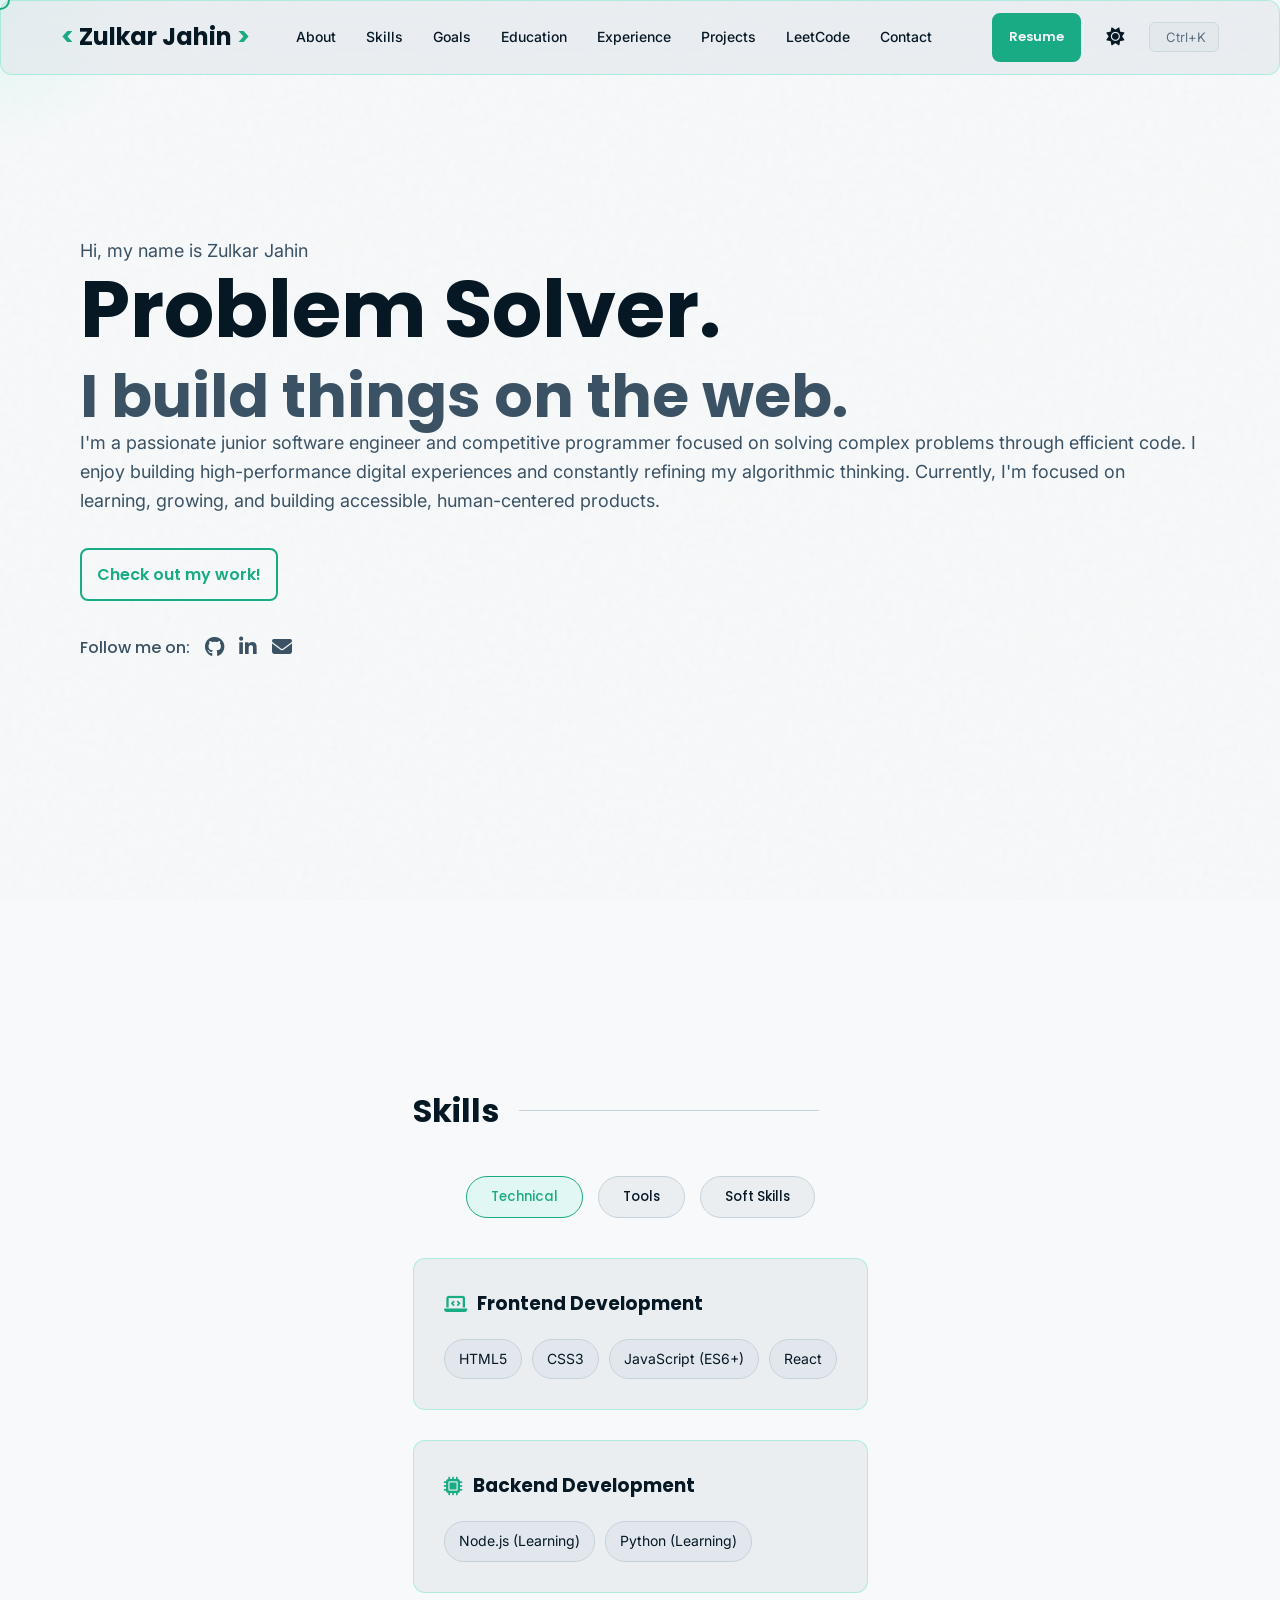
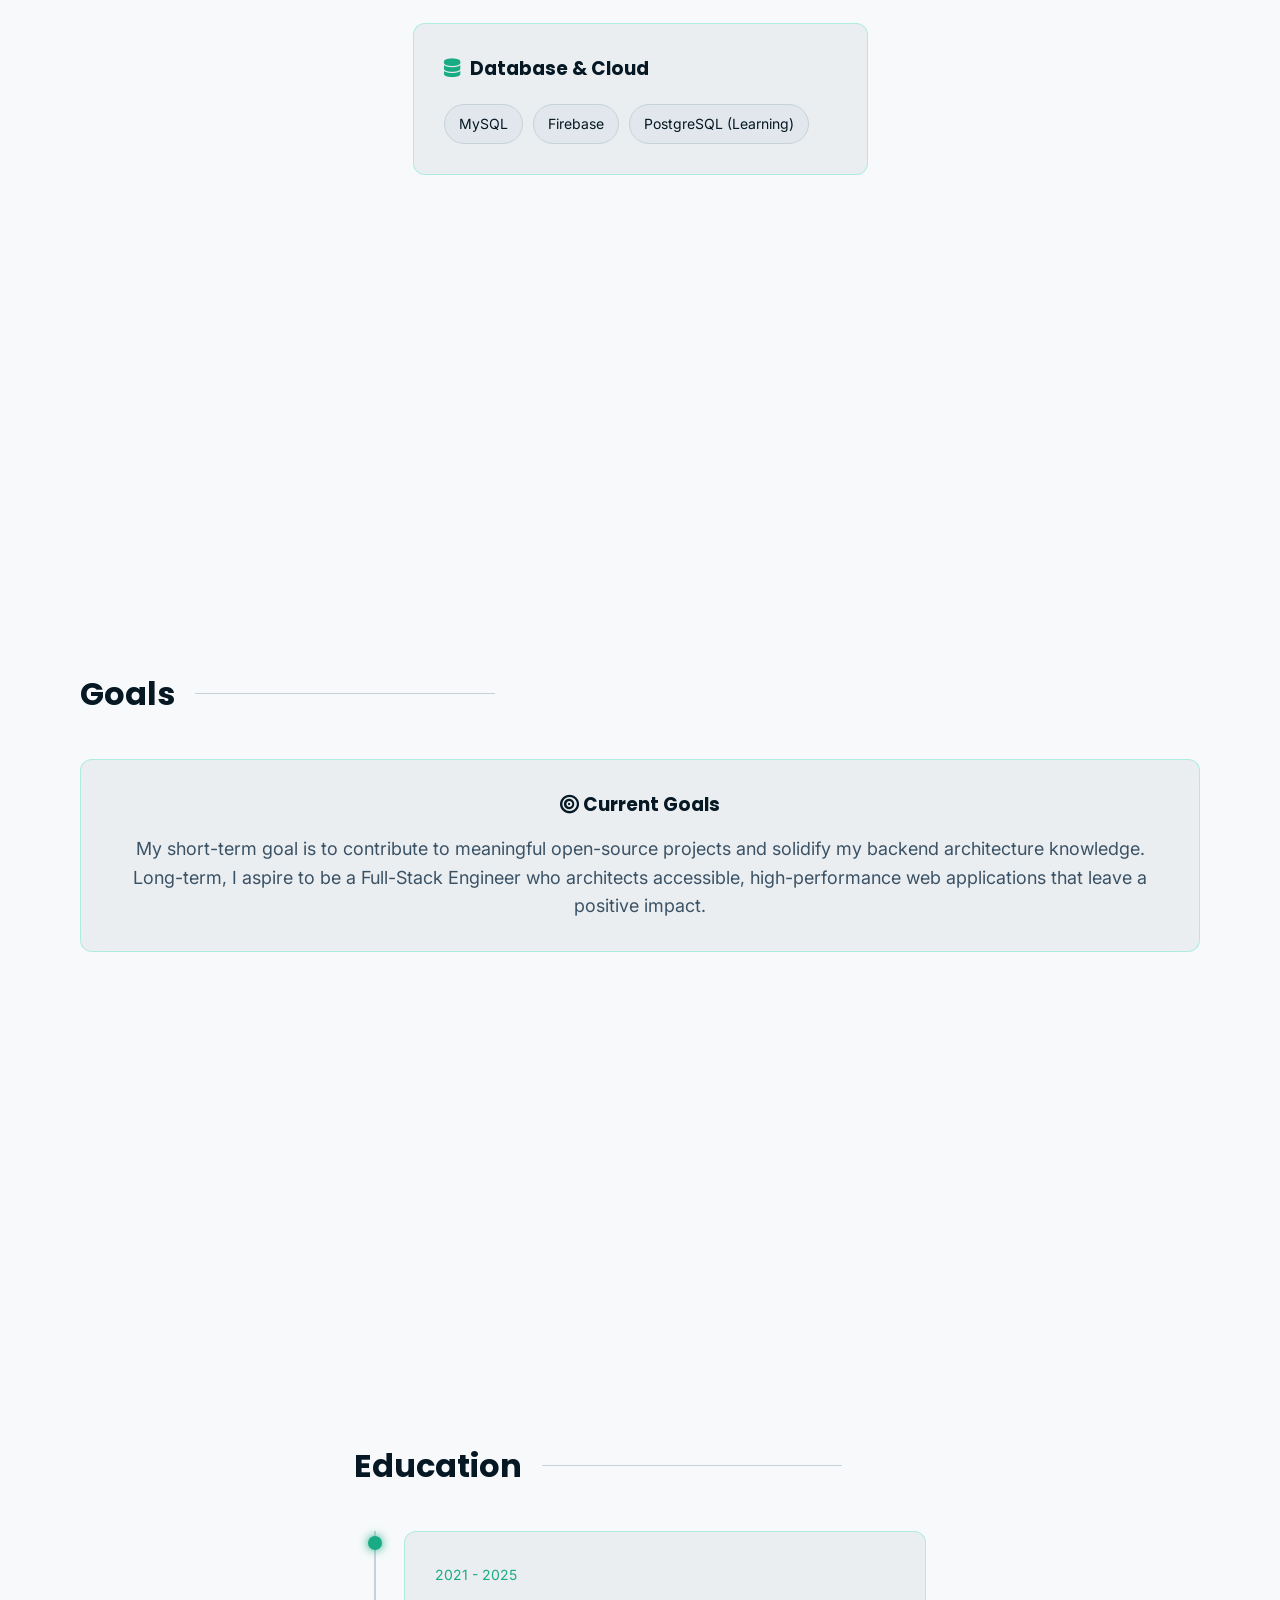
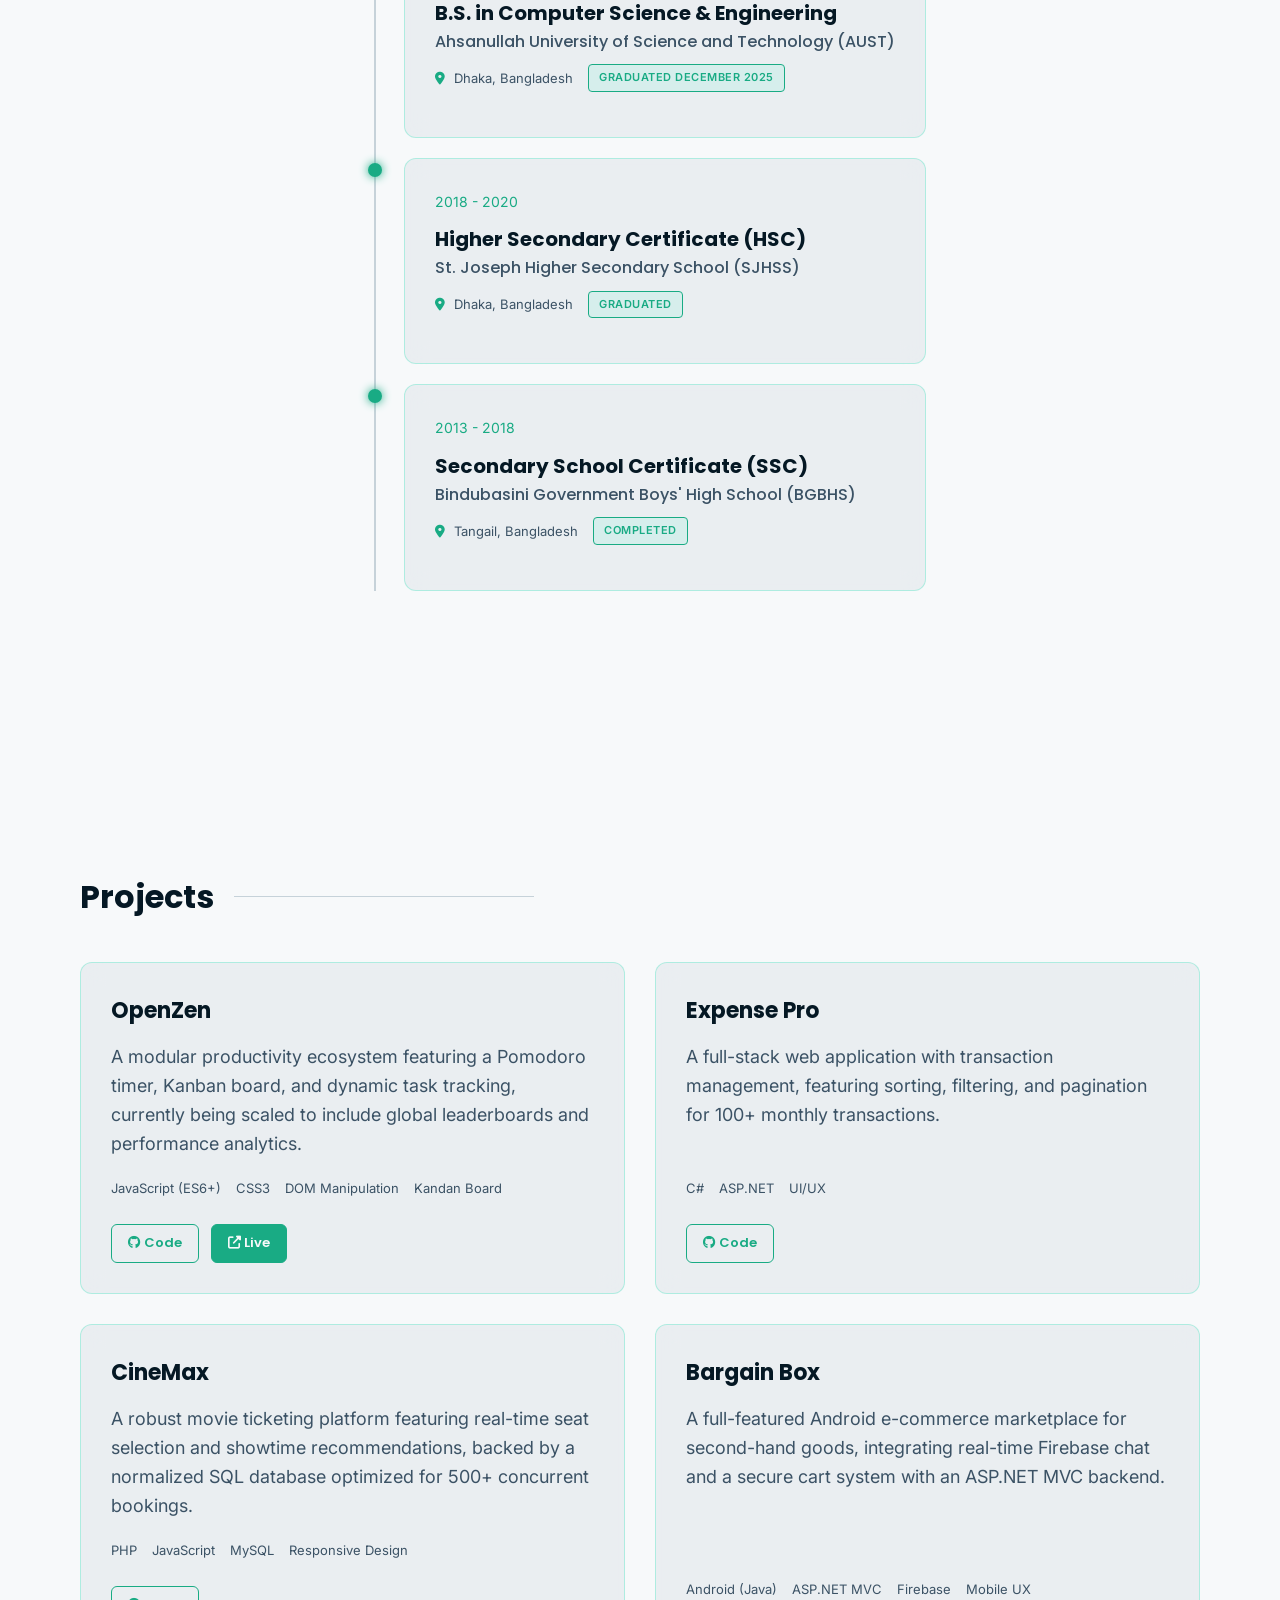
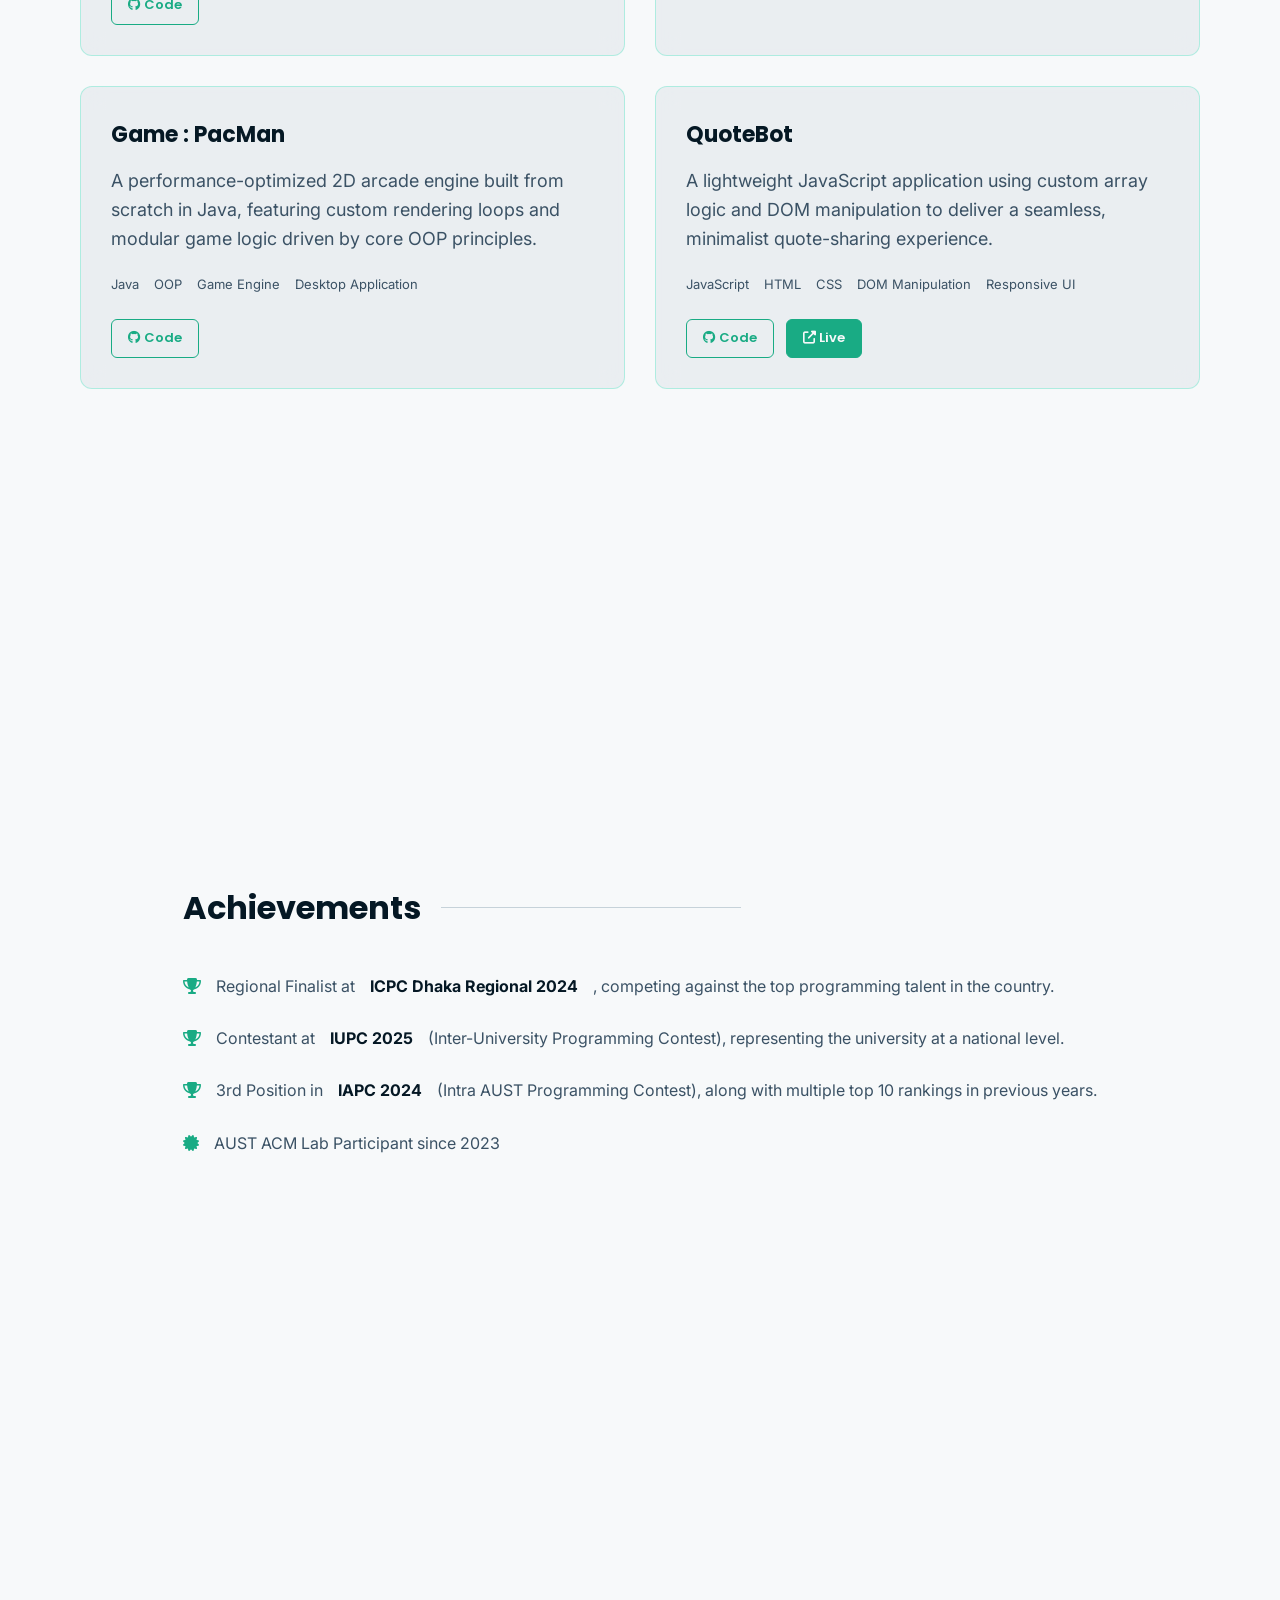
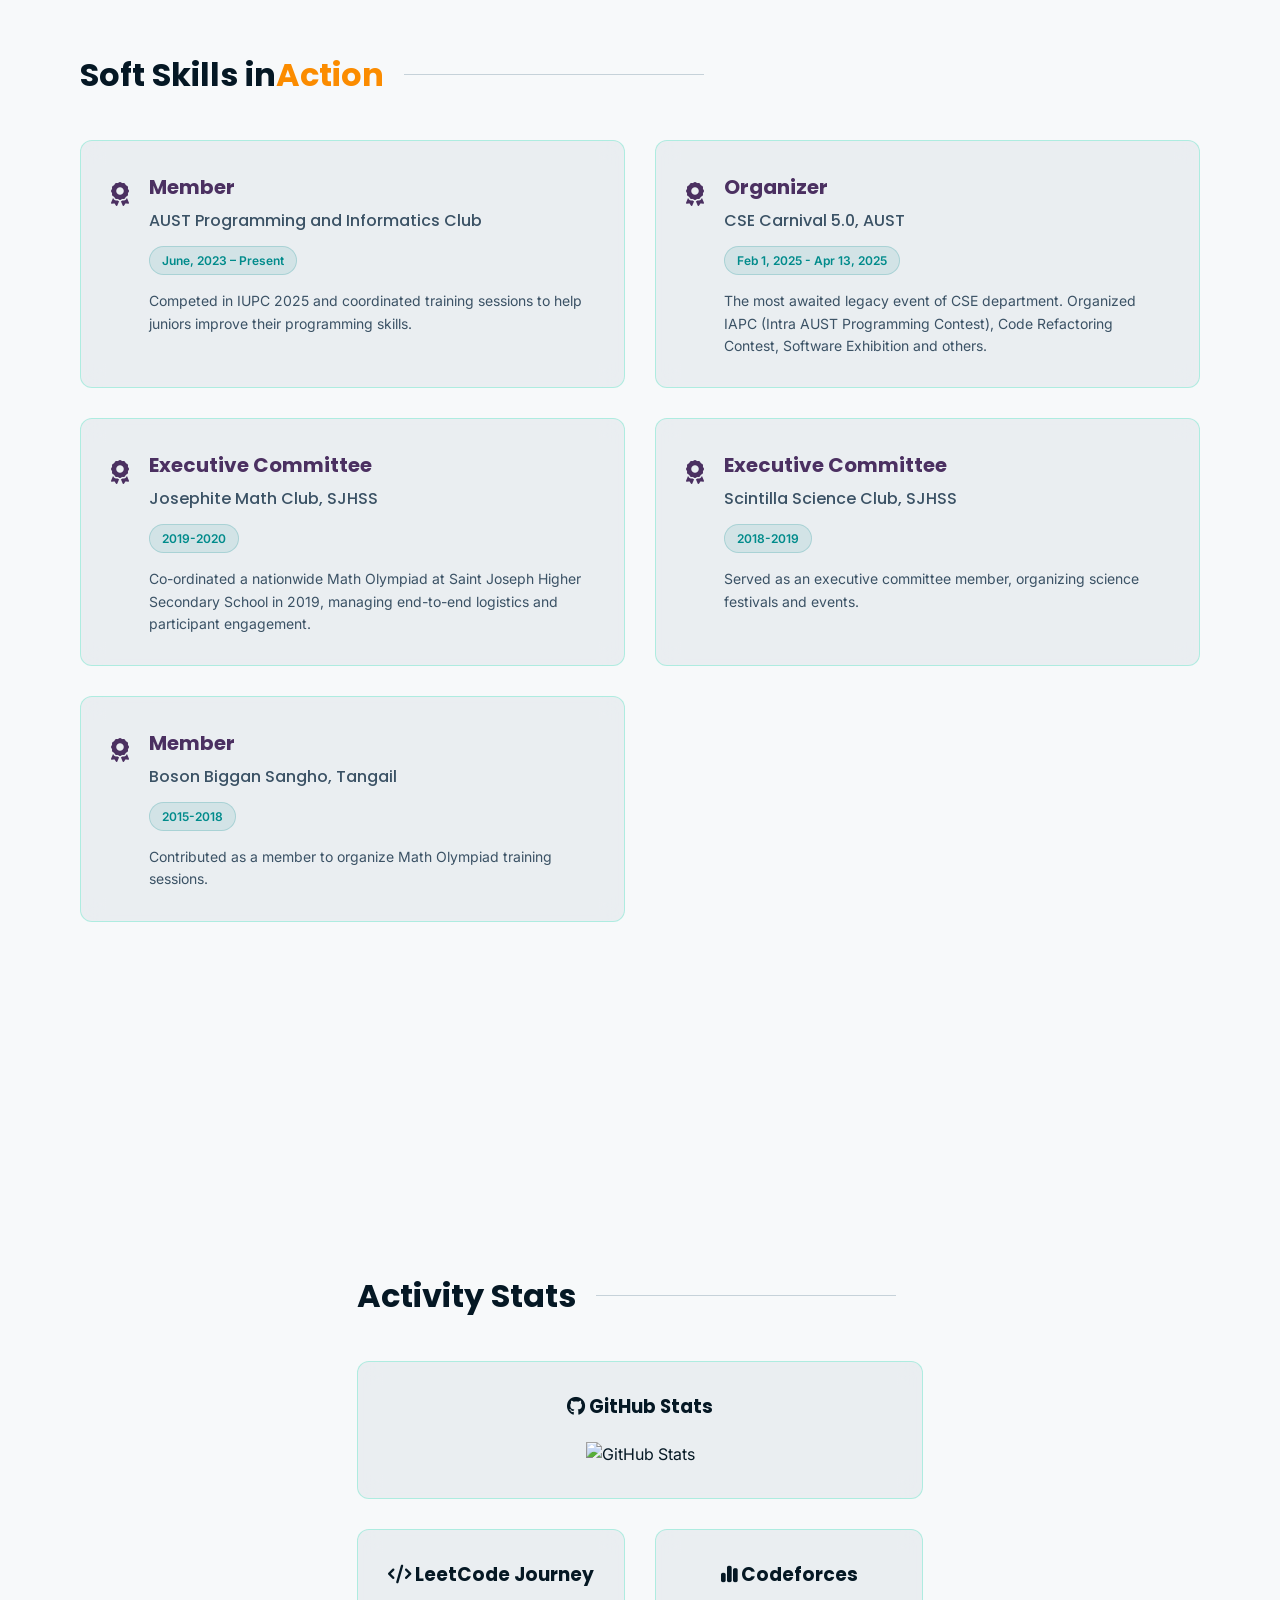
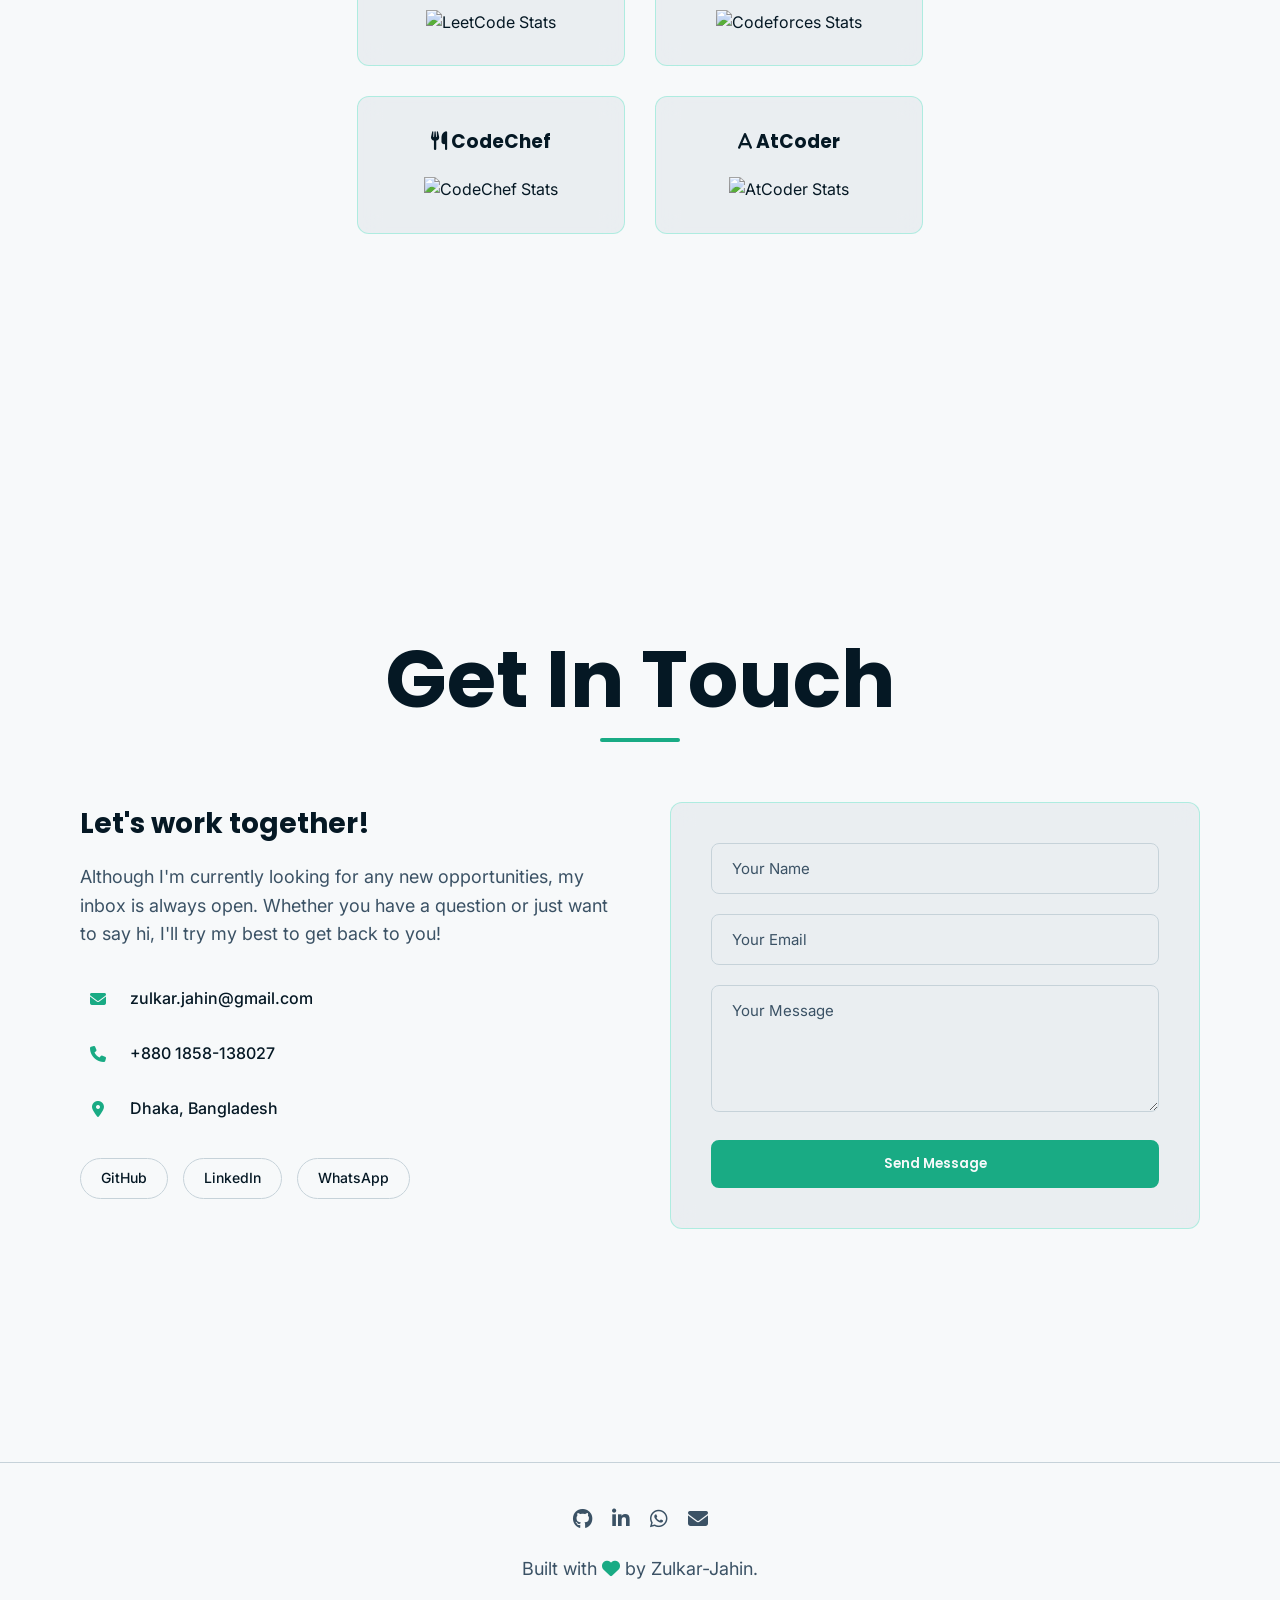
==== index.html @ 5fe738d0 "feat: added projects repo and live" ====
<!DOCTYPE html>
<html lang="en">

<head>
    <meta charset="UTF-8">
    <meta name="viewport" content="width=device-width, initial-scale=1.0">
    <title>Zulkar Jahin | Promblem Solver & Full Stack Developer</title>

    <!-- Fonts -->
    <link rel="preconnect" href="https://fonts.googleapis.com">
    <link rel="preconnect" href="https://fonts.gstatic.com" crossorigin>
    <link
        href="https://fonts.googleapis.com/css2?family=Inter:wght@300;400;500;600&family=Poppins:wght@500;600;700&display=swap"
        rel="stylesheet">

    <!-- Icons -->
    <link rel="stylesheet" href="https://cdnjs.cloudflare.com/ajax/libs/font-awesome/6.4.0/css/all.min.css">

    <!-- Styles -->
    <link rel="stylesheet" href="css/style.css">
</head>

<body class="dark-theme">
    <!-- Custom Cursor -->
    <div class="cursor-glow"></div>
    <div class="cursor"></div>

    <!-- Animated Background Noise Filter -->
    <div class="bg-noise"></div>

    <!-- Navigation -->
    <nav class="navbar glass-panel">
        <div class="nav-container">
            <div class="logo">
                <a href="#about"><span class="accent-text">&lt;</span>
                    Zulkar Jahin
                    <span class="accent-text">&gt;</span></a>
            </div>
            <div class="nav-right">
                <div class="nav-links">
                    <a href="#about">About</a>
                    <a href="#skills">Skills</a>
                    <a href="#goals">Goals</a>
                    <a href="#education">Education</a>
                    <a href="#experience">Experience</a>
                    <a href="#projects">Projects</a>
                    <a href="#leetcode">LeetCode</a>
                    <a href="#contact">Contact</a>
                </div>
                <div class="nav-actions">
                    <a href="https://drive.google.com/file/d/1IsUswGA4u0IEBt1csRfEFm8Cc6AZFAuL/view?usp=sharing"
                        target="_blank" rel="noopener noreferrer" id="resumeBtn"
                        class="btn btn-secondary nav-btn">Resume</a>
                    <button id="themeToggle" aria-label="Toggle Theme">
                        <i class="fa-solid fa-moon"></i>
                    </button>
                    <button class="cmd-trigger">
                        <i class="fa-solid fa-command"></i> Ctrl+K
                    </button>
                </div>
            </div>
        </div>
    </nav>

    <main>
        <!-- Home / About Section -->
        <section id="about" class="main-section fade-up">
            <div class="container hero-container">
                <div class="hero-content">
                    <p class="greeting">Hi, my name is Zulkar Jahin </p>
                    <h1 class="heading-large">Problem Solver.</h1>
                    <h2 class="heading-sub">I build things on the web.</h2>
                    <p class="body-text limit-width">
                        I'm a passionate junior software engineer and competitive programmer focused on solving complex
                        problems through efficient code. I enjoy building high-performance digital experiences and
                        constantly refining my algorithmic thinking. Currently, I'm focused on learning, growing, and
                        building accessible,
                        human-centered products.
                    </p>
                    <div class="action-buttons mt-8">
                        <a href="#projects" class="btn btn-primary">Check out my work!</a>
                    </div>
                    <div class="follow-me">
                        <span class="follow-me-label">Follow me on:</span>
                        <div class="follow-links">
                            <a href="https://github.com/zulkar-jahin" target="_blank" rel="noopener noreferrer"
                                aria-label="GitHub"><i class="fa-brands fa-github"></i></a>
                            <a href="https://linkedin.com/in/zulkar-jahin-nizu-671729313/" target="_blank"
                                rel="noopener noreferrer" aria-label="LinkedIn"><i
                                    class="fa-brands fa-linkedin-in"></i></a>
                            <a href="mailto:zulkar.jahin@gmail.com" target="_blank" rel="noopener noreferrer"
                                aria-label="Gmail"><i class="fa-solid fa-envelope"></i></a>
                        </div>
                    </div>
                </div>
            </div>
        </section>

        <!-- Skills Section -->
        <section id="skills" class="main-section fade-up">
            <div class="container">
                <h2 class="section-title">Skills</h2>
                <div class="skills-tabs">
                    <button class="tab-btn active" data-tab="technical">Technical</button>
                    <button class="tab-btn" data-tab="tools">Tools</button>
                    <button class="tab-btn" data-tab="soft">Soft Skills</button>
                </div>

                <div class="skills-content">
                    <!-- Technical Tab -->
                    <div class="tab-pane active fade-up visible" id="tab-technical">
                        <div class="skills-grid">
                            <div class="glass-card skill-category">
                                <h3><i class="fa-solid fa-laptop-code"></i> Frontend Development</h3>
                                <ul class="tag-list">
                                    <li>HTML5</li>
                                    <li>CSS3</li>
                                    <li>JavaScript (ES6+)</li>
                                    <li>React</li>
                                </ul>
                            </div>
                            <div class="glass-card skill-category">
                                <h3><i class="fa-solid fa-microchip"></i> Backend Development</h3>
                                <ul class="tag-list">
                                    <li>Node.js (Learning)</li>
                                    <li>Python (Learning)</li>
                                </ul>
                            </div>
                            <div class="glass-card skill-category">
                                <h3><i class="fa-solid fa-database"></i> Database & Cloud</h3>
                                <ul class="tag-list">
                                    <li>MySQL</li>
                                    <li>Firebase</li>
                                    <li>PostgreSQL (Learning)</li>
                                </ul>
                            </div>
                        </div>
                    </div>



                    <!-- Tools Tab -->
                    <div class="tab-pane hidden-initially" id="tab-tools">
                        <div class="skills-grid">
                            <div class="glass-card skill-category">
                                <h3><i class="fa-solid fa-toolbox"></i> Development Tools</h3>
                                <ul class="tag-list">
                                    <li>VS Code</li>
                                    <li>Git & GitHub</li>
                                </ul>
                            </div>
                            <div class="glass-card skill-category">
                                <h3><i class="fa-solid fa-palette"></i> Design Tools</h3>
                                <ul class="tag-list">
                                    <li>Figma</li>
                                    <li>Adobe XD</li>
                                </ul>
                            </div>
                            <div class="glass-card skill-category">
                                <h3><i class="fa-solid fa-terminal"></i> IDEs</h3>
                                <ul class="tag-list">
                                    <li>Visual Studio Code</li>
                                    <li>Visual Studio</li>
                                    <li>Sublime Text</li>
                                    <li>Android Studio</li>
                                </ul>
                            </div>
                            <div class="glass-card skill-category">
                                <h3><i class="fa-solid fa-cloud-arrow-up"></i> Deployment</h3>
                                <ul class="tag-list">
                                    <li>Vercel</li>
                                    <li>Netlify</li>
                                </ul>
                            </div>
                        </div>
                    </div>

                    <!-- Soft Skills Tab -->
                    <div class="tab-pane hidden-initially" id="tab-soft">
                        <div class="skills-grid">
                            <div class="glass-card skill-category">
                                <h3><i class="fa-solid fa-brain"></i> Soft Skills</h3>
                                <ul class="tag-list">
                                    <li>Problem Solving</li>
                                    <li>Communication</li>
                                    <li>Attention to Detail</li>
                                    <li>Team Collaboration</li>
                                </ul>
                            </div>
                        </div>
                    </div>

                </div>
            </div>
        </section>

        <!-- Goals Section -->
        <section id="goals" class="main-section fade-up">
            <div class="container">
                <h2 class="section-title">Goals</h2>
                <div class="goals-container glass-card">
                    <h3><i class="fa-solid fa-bullseye"></i> Current Goals</h3>
                    <p>My short-term goal is to contribute to meaningful open-source projects and solidify my backend
                        architecture knowledge. Long-term, I aspire to be a Full-Stack Engineer who architects
                        accessible,
                        high-performance web applications that leave a positive impact.</p>
                </div>
            </div>
        </section>

        <!-- Education Section -->
        <section id="education" class="main-section fade-up">
            <div class="container">
                <h2 class="section-title">Education</h2>

                <div class="timeline">
                    <!-- University Details -->
                    <div class="timeline-item">
                        <div class="timeline-dot"></div>
                        <div class="timeline-content glass-card hover-glow">
                            <span class="timeline-date">2021 - 2025</span>
                            <h3>B.S. in Computer Science & Engineering</h3>
                            <h4>Ahsanullah University of Science and Technology (AUST)</h4>
                            <div class="timeline-meta">
                                <span><i class="fa-solid fa-location-dot"></i> Dhaka, Bangladesh</span>
                                <span class="badge badge-success">Graduated December 2025</span>
                            </div>
                        </div>
                    </div>
                    <!-- College Details -->
                    <div class="timeline-item">
                        <div class="timeline-dot"></div>
                        <div class="timeline-content glass-card hover-glow">
                            <span class="timeline-date">2018 - 2020</span>
                            <h3>Higher Secondary Certificate (HSC)</h3>
                            <h4>St. Joseph Higher Secondary School (SJHSS)</h4>
                            <div class="timeline-meta">
                                <span><i class="fa-solid fa-location-dot"></i> Dhaka, Bangladesh</span>
                                <span class="badge badge-success">Graduated</span>
                            </div>
                        </div>
                    </div>
                    <!-- School Details-->
                    <div class="timeline-item">
                        <div class="timeline-dot"></div>
                        <div class="timeline-content glass-card hover-glow">
                            <span class="timeline-date">2013 - 2018</span>
                            <h3>Secondary School Certificate (SSC)</h3>
                            <h4>Bindubasini Government Boys' High School (BGBHS)</h4>
                            <div class="timeline-meta">
                                <span><i class="fa-solid fa-location-dot"></i> Tangail, Bangladesh</span>
                                <span class="badge badge-success">Completed</span>
                            </div>
                        </div>
                    </div>

                </div>
            </div>
        </section>


        <!-- Projects Section -->
        <section id="projects" class="main-section fade-up">
            <div class="container">
                <h2 class="section-title">Projects</h2>

                <div class="projects-grid">
                    <!-- Project Card 1 -->
                    <div class="project-card glass-card">
                        <h3 class="project-title">OpenZen</h3>
                        <div class="project-description">
                            <p>A modular productivity ecosystem featuring a Pomodoro timer, Kanban board, and dynamic
                                task tracking, currently being scaled to include global leaderboards and performance
                                analytics.</p>
                        </div>
                        <ul class="project-tech-list">
                            <li>JavaScript (ES6+)</li>
                            <li>CSS3</li>
                            <li>DOM Manipulation</li>
                            <li>Kandan Board</li>
                        </ul>
                        <div class="project-actions">
                            <!-- Git Repo Link -->
                            <a href="https://github.com/Zulkar-Jahin/OpenZen" target="_blank" rel="noopener noreferrer"
                                class="btn btn-primary btn-sm"><i class="fa-brands fa-github"></i> Code</a>
                            <!-- Live Preview Link -->
                            <a href="https://open-zen-five.vercel.app/" target="_blank" rel="noopener noreferrer"
                                class="btn btn-secondary btn-sm"><i class="fa-solid fa-up-right-from-square"></i>
                                Live</a>
                        </div>
                    </div>
                    <!-- Project Card 2 -->
                    <div class="project-card glass-card">
                        <h3 class="project-title">Expense Pro</h3>
                        <div class="project-description">
                            <p>A full-stack web application with transaction management, featuring sorting, filtering,
                                and pagination for 100+ monthly transactions.</p>
                        </div>
                        <ul class="project-tech-list">
                            <li>C#</li>
                            <li>ASP.NET</li>
                            <li>UI/UX</li>
                        </ul>
                        <div class="project-actions">
                            <!-- Git Repo Link -->
                            <a href="https://github.com/Zulkar-Jahin/Expense_Pro" target="_blank"
                                rel="noopener noreferrer" class="btn btn-primary btn-sm"><i
                                    class="fa-brands fa-github"></i> Code</a>
                        </div>
                    </div>
                    <!-- Project Card 3 -->
                    <div class="project-card glass-card">
                        <h3 class="project-title">CineMax</h3>
                        <div class="project-description">
                            <p>A robust movie ticketing platform featuring real-time seat selection and showtime
                                recommendations, backed by a normalized SQL database optimized for 500+ concurrent
                                bookings.</p>
                        </div>
                        <ul class="project-tech-list">
                            <li>PHP</li>
                            <li>JavaScript</li>
                            <li>MySQL</li>
                            <li>Responsive Design</li>
                        </ul>
                        <div class="project-actions">
                            <!-- Git Repo Link -->
                            <a href="https://github.com/Zulkar-Jahin/CineMax" target="_blank" rel="noopener noreferrer"
                                class="btn btn-primary btn-sm"><i class="fa-brands fa-github"></i> Code</a>
                        </div>
                    </div>
                    <!-- Project Card 4 -->
                    <div class="project-card glass-card">
                        <h3 class="project-title">Bargain Box</h3>
                        <div class="project-description">
                            <p>A full-featured Android e-commerce marketplace for second-hand goods, integrating
                                real-time Firebase chat and a secure cart system with an ASP.NET MVC backend.</p>
                        </div>
                        <ul class="project-tech-list">
                            <li>Android (Java)</li>
                            <li>ASP.NET MVC</li>
                            <li>Firebase</li>
                            <li>Mobile UX</li>
                        </ul>
                        <div class="project-actions">
                            <!-- Git Repo Link -->
                        </div>
                    </div>
                    <!-- Project Card 5 -->
                    <div class="project-card glass-card">
                        <h3 class="project-title">Game : PacMan</h3>
                        <div class="project-description">
                            <p>A performance-optimized 2D arcade engine built from scratch in Java, featuring custom
                                rendering loops and modular game logic driven by core OOP principles.</p>
                        </div>
                        <ul class="project-tech-list">
                            <li>Java</li>
                            <li>OOP</li>
                            <li>Game Engine</li>
                            <li>Desktop Application</li>
                        </ul>
                        <div class="project-actions">
                            <!-- Git Repo Link -->
                            <a href="https://github.com/Zulkar-Jahin/PacMan-Game-" target="_blank"
                                rel="noopener noreferrer" class="btn btn-primary btn-sm"><i
                                    class="fa-brands fa-github"></i> Code</a>
                            <!-- Live Preview Link -->
                        </div>
                    </div>
                    <!-- Project Card 6 -->
                    <div class="project-card glass-card">
                        <h3 class="project-title">QuoteBot</h3>
                        <div class="project-description">
                            <p>A lightweight JavaScript application using custom array logic and DOM manipulation to
                                deliver a seamless, minimalist quote-sharing experience.</p>
                        </div>
                        <ul class="project-tech-list">
                            <li>JavaScript</li>
                            <li>HTML</li>
                            <li>CSS</li>
                            <li>DOM Manipulation</li>
                            <li>Responsive UI</li>
                        </ul>
                        <div class="project-actions">
                            <!-- Git Repo Link -->
                            <a href="https://github.com/Zulkar-Jahin/QuoteBot" target="_blank" rel="noopener noreferrer"
                                class="btn btn-primary btn-sm"><i class="fa-brands fa-github"></i> Code</a>
                            <!-- Live Preview Link -->
                            <a href="https://quote-bot-sigma.vercel.app/" target="_blank" rel="noopener noreferrer"
                                class="btn btn-secondary btn-sm"><i class="fa-solid fa-up-right-from-square"></i>
                                Live</a>
                        </div>
                    </div>

                </div>
            </div>
        </section>

        <!-- Achievements Section -->
        <section id="achievements" class="main-section fade-up">
            <div class="container">
                <h2 class="section-title">Achievements</h2>
                <div class="achievements-list">
                    <div class="achievement-item"><i class="fa-solid fa-trophy accent-text"></i>Regional Finalist at
                        <strong>ICPC Dhaka Regional 2024</strong>, competing against the top programming talent in the
                        country.
                    </div>

                    <div class="achievement-item"><i class="fa-solid fa-trophy accent-text"></i>Contestant at
                        <strong>IUPC 2025</strong> (Inter-University Programming Contest), representing the university
                        at a national level.
                    </div>

                    <div class="achievement-item"><i class="fa-solid fa-trophy accent-text"></i>3rd Position in
                        <strong>IAPC 2024</strong> (Intra AUST Programming Contest), along with multiple top 10 rankings
                        in previous years.
                    </div>

                    <div class="achievement-item"><i class="fa-solid fa-certificate accent-text"></i> AUST ACM Lab
                        Participant since 2023</div>
                </div>
            </div>
        </section>

        <!-- Positions of Responsibility Section -->
        <section id="responsibility" class="main-section fade-up">
            <div class="container">
                <h2 class="section-title">Soft Skills in
                    <span style="color: #fb8c00;"> Action</span>
                </h2>
                <div class="responsibility-grid">

                    <!-- Item 1 -->
                    <div class="responsibility-card glass-card hover-glow">
                        <div class="resp-icon"><i class="fa-solid fa-award"></i></div>
                        <div class="resp-content">
                            <h3>Member</h3>
                            <h4>AUST Programming and Informatics Club</h4>
                            <span class="resp-date">June, 2023 – Present</span>
                            <p>Competed in IUPC 2025 and coordinated training sessions to help juniors improve their
                                programming skills.
                            </p>
                        </div>
                    </div>

                    <!-- Item 2 -->
                    <div class="responsibility-card glass-card hover-glow">
                        <div class="resp-icon"><i class="fa-solid fa-award"></i></div>
                        <div class="resp-content">
                            <h3>Organizer</h3>
                            <h4>CSE Carnival 5.0, AUST</h4>
                            <span class="resp-date">Feb 1, 2025 - Apr 13, 2025</span>
                            <p>The most awaited legacy event of CSE department. Organized IAPC (Intra AUST Programming
                                Contest), Code Refactoring Contest, Software Exhibition and others.</p>
                        </div>
                    </div>

                    <!-- Item 3 -->
                    <div class="responsibility-card glass-card hover-glow">
                        <div class="resp-icon"><i class="fa-solid fa-award"></i></div>
                        <div class="resp-content">
                            <h3>Executive Committee</h3>
                            <h4>Josephite Math Club, SJHSS</h4>
                            <span class="resp-date">2019-2020</span>
                            <p> Co-ordinated a nationwide Math Olympiad at Saint Joseph Higher Secondary School in 2019,
                                managing end-to-end logistics and participant engagement.</p>
                        </div>
                    </div>

                    <!-- Item 4 -->
                    <div class="responsibility-card glass-card hover-glow">
                        <div class="resp-icon"><i class="fa-solid fa-award"></i></div>
                        <div class="resp-content">
                            <h3>Executive Committee</h3>
                            <h4>Scintilla Science Club, SJHSS</h4>
                            <span class="resp-date">2018-2019</span>
                            <p>Served as an executive committee member, organizing science festivals and events.</p>
                        </div>
                    </div>
                    <!-- Item 5 -->
                    <div class="responsibility-card glass-card hover-glow">
                        <div class="resp-icon"><i class="fa-solid fa-award"></i></div>
                        <div class="resp-content">
                            <h3>Member</h3>
                            <h4>Boson Biggan Sangho, Tangail</h4>
                            <span class="resp-date">2015-2018</span>
                            <p>Contributed as a member to organize Math Olympiad training sessions.</p>
                        </div>
                    </div>
                </div>
            </div>
        </section>

        <!-- Stats (GitHub / Leetcode / Codeforces / Codechef / Atcoder ) -->
        <section id="leetcode" class="main-section fade-up">
            <div class="container">
                <h2 class="section-title">Activity Stats</h2>
                <div class="stats-grid">
                    <div class="stat-card glass-card hover-glow full-width">
                        <h3><i class="fa-brands fa-github"></i> GitHub Stats</h3>
                        <div class="stat-content">
                            <!-- GitHub Streak Stats -->
                            <img src="https://github-readme-streak-stats.herokuapp.com/?user=zulkar-jahin&theme=dark"
                                class="stat-img-large" alt="GitHub Stats" />
                        </div>
                    </div>
                    <div class="stat-card glass-card hover-glow">
                        <h3><i class="fa-solid fa-code"></i> LeetCode Journey</h3>
                        <div class="stat-content">
                            <img src="https://leetcard.jacoblin.cool/zulkar_313?theme=dark" alt="LeetCode Stats"
                                class="stat-img-std" />
                        </div>
                    </div>

                    <!-- Codeforces Stats Section -->
                    <div class="stat-card glass-card hover-glow">
                        <h3><i class="fa-solid fa-chart-simple"></i> Codeforces</h3>
                        <div class="stat-content">
                            <img src="https://codeforces-readme-stats.vercel.app/api/card?username=Zulkar_Jahin_Nizu&theme=dark"
                                alt="Codeforces Stats" class="stat-img-std" />
                        </div>
                    </div>

                    <!-- CodeChef Stats Section -->
                    <div class="stat-card glass-card hover-glow">
                        <h3><i class="fa-solid fa-utensils"></i> CodeChef</h3>
                        <div class="stat-content">
                            <img src="https://codechef-api.vercel.app/rating/zulkar_313" alt="CodeChef Stats"
                                class="stat-img-std" />
                        </div>
                    </div>

                    <!-- AtCoder Stats Section -->
                    <div class="stat-card glass-card hover-glow">
                        <h3><i class="fa-solid fa-a"></i> AtCoder</h3>
                        <div class="stat-content">
                            <!-- Replace 'zulkar_313' with your AtCoder username -->
                            <img src="https://atcoder-readme-stats.vercel.app/api/card?username=zulkar_313&theme=dark"
                                alt="AtCoder Stats" class="stat-img-std" />
                        </div>
                    </div>
                </div>
            </div>
        </section>

        <!-- Blog Section -->
        <!--
        <section id="blog" class="main-section fade-up">
            <div class="container">
                <h2 class="section-title"><span class="accent-text">05.</span> Latest Writings</h2>
                <div class="blog-list">
                    <a href="#" class="blog-item glass-card hover-glow">
                        <span class="blog-date">Oct 12, 2023</span>
                        <h3>Understanding Asynchronous JavaScript</h3>
                        <p>A deep dive into promises, async/await, and the event loop...</p>
                    </a>
                    <a href="#" class="blog-item glass-card hover-glow">
                        <span class="blog-date">Sep 28, 2026</span>
                        <h3>Why I Chose Web Development</h3>
                        <p>My journey into code and the resources that helped me start...</p>
                    </a>
                </div>
            </div>
        </section>
        -->

        <!-- Testimonials (Hidden logic) -->
        <div id="testimonials" class="hidden-section" aria-hidden="true">
            <!-- 
                <section class="testimonials">
                    <blockquote>"Amazing developer to work with!" - Manager</blockquote>
                </section>
            -->
        </div>

        <!-- Contact Section -->
        <section id="contact" class="main-section fade-up">
            <div class="container">
                <div class="contact-header text-center mb-8">
                    <h1 class="heading-large">Get In Touch</h1>
                    <div class="heading-underline mx-auto"></div>
                </div>

                <div class="contact-grid">
                    <!-- Left Side: Contact Info -->
                    <div class="contact-info">
                        <h2 class="contact-subtitle">Let's work together!</h2>
                        <p class="body-text mt-4">
                            Although I'm currently looking for any new opportunities, my inbox is always open. Whether
                            you have
                            a question or just want to say hi, I'll try my best to get back to you!
                        </p>

                        <div class="contact-details mt-8">
                            <div class="contact-item">
                                <div class="contact-icon"><i class="fa-solid fa-envelope"></i></div>
                                <span>zulkar.jahin@gmail.com</span>
                            </div>
                            <div class="contact-item">
                                <div class="contact-icon"><i class="fa-solid fa-phone"></i></div>
                                <span>+880 1858-138027</span>
                            </div>
                            <div class="contact-item">
                                <div class="contact-icon"><i class="fa-solid fa-location-dot"></i></div>
                                <span>Dhaka, Bangladesh</span>
                            </div>
                        </div>

                        <div class="contact-social-pills mt-8">
                            <a href="https://github.com/zulkar-jahin" target="_blank" class="social-pill">GitHub</a>
                            <a href="https://linkedin.com/in/zulkar-jahin-nizu-671729313/" target="_blank"
                                class="social-pill">LinkedIn</a>
                            <a href="https://wa.me/8801858138027" target="_blank" class="social-pill">WhatsApp</a>
                        </div>
                    </div>

                    <!-- Right Side: Contact Form -->
                    <div class="contact-form-wrapper glass-card">
                        <form action="https://formsubmit.co/zulkar.jahin@gmail.com" method="POST" class="contact-form">
                            <!-- Anti-spam and Formsubmit UI configuration -->
                            <input type="hidden" name="_subject" value="New message from Portfolio!">
                            <input type="hidden" name="_captcha" value="false">
                            <input type="hidden" name="_template" value="table">

                            <!-- Input Fields -->
                            <div class="form-group">
                                <input type="text" name="name" class="form-control" placeholder="Your Name" required>
                            </div>
                            <div class="form-group">
                                <input type="email" name="email" class="form-control" placeholder="Your Email" required>
                            </div>
                            <div class="form-group">
                                <textarea name="message" class="form-control" placeholder="Your Message" rows="5"
                                    required></textarea>
                            </div>
                            <button type="submit" class="btn btn-secondary w-100">Send Message</button>
                        </form>
                    </div>
                </div>
            </div>
        </section>

        <!-- Footer -->
        <footer class="footer">
            <div class="social-links">
                <a href="#"><i class="fa-brands fa-github"></i></a>
                <a href="https://linkedin.com/in/zulkar-jahin-nizu-671729313/"><i
                        class="fa-brands fa-linkedin-in"></i></a>
                <a href="https://wa.me/8801858138027"><i class="fa-brands fa-whatsapp"></i></a>
                <a href="mailto:zulkar.jahin@gmail.com" target="_blank" rel="noopener noreferrer" aria-label="Gmail">
                    <i class="fa-solid fa-envelope"></i>
                </a>
                </a>
            </div>
            <p>Built with <i class="fa-solid fa-heart accent-text"></i> by Zulkar-Jahin.</p>
        </footer>

        <!-- Command Palette Overlay -->
        <div id="commandPalette" class="cmd-palette-wrapper" hidden>
            <div class="cmd-palette glass-panel">
                <div class="cmd-input-wrapper">
                    <i class="fa-solid fa-magnifying-glass"></i>
                    <input type="text" id="cmdInput" placeholder="Search commands or jump to section..."
                        autocomplete="off">
                </div>
                <div class="cmd-results">
                    <div class="cmd-group">Navigation</div>
                    <button class="cmd-item" data-action="scroll" data-target="#education"><i
                            class="fa-solid fa-graduation-cap"></i>
                        Go to Education</button>
                    <button class="cmd-item" data-action="scroll" data-target="#experience"><i
                            class="fa-solid fa-briefcase"></i>
                        Go to Experience</button>
                    <button class="cmd-item" data-action="scroll" data-target="#projects"><i
                            class="fa-solid fa-laptop-code"></i> Go to Projects</button>
                    <button class="cmd-item" data-action="scroll" data-target="#leetcode"><i
                            class="fa-solid fa-code"></i> Go to LeetCode</button>
                    <button class="cmd-item" data-action="scroll" data-target="#contact"><i
                            class="fa-solid fa-envelope"></i> Go to Contact</button>
                    <div class="cmd-group">Actions</div>
                    <button class="cmd-item" data-action="theme"><i class="fa-solid fa-moon"></i> Toggle Theme</button>
                    <button class="cmd-item" data-action="resume"><i class="fa-solid fa-file-pdf"></i> View
                        Resume</button>
                    <button class="cmd-item" data-action="cp-profile"><i class="fa-solid fa-code"></i> Show CP
                        Profile</button>
                </div>
            </div>
        </div>


    </main>

    <script src="js/main.js"></script>
</body>

</html>
---- css/style.css ----
/* CSS Variables & Theming */
:root {
    /* Fonts */
    --font-heading: 'Poppins', sans-serif;
    --font-body: 'Inter', sans-serif;

    /* Spacing */
    --section-padding: 100px;
    --card-padding: 30px;
    --section-gap: 80px;

    /* Default Theme (Dark) / Vintage-inspired tech palette */
    --bg-color: #051824;
    --surface-1: #162936;
    --surface-2: #3b5265;
    --accent: #27e9b5;

    --text-primary: #e6f1f8;
    --text-secondary: #8a9da4;

    /* Glassmorphism config */
    --glass-bg: rgba(22, 41, 54, 0.4);
    --glass-border: rgba(39, 233, 181, 0.1);

    /* Feature Specific */
    --accent-responsibility: #9b6dff;
    --accent-date: #64ffda;
}

.light-theme {
    /* Light Theme representing the same palette inverted for soft/vintage feel */
    --bg-color: #f7f9fa;
    --surface-1: #e1e7ec;
    --surface-2: #c6d2d9;
    --accent: #19ab84;
    /* Muted accent for light mode readability */

    --text-primary: #051824;
    --text-secondary: #3b5265;

    --glass-bg: rgba(225, 231, 236, 0.6);
    --glass-border: rgba(39, 233, 181, 0.3);

    /* Feature Specific */
    --accent-responsibility: #4b3061;
    --accent-date: #008b8b;
}

/* Base Styles */
* {
    margin: 0;
    padding: 0;
    box-sizing: border-box;
    /* Hide scrollbar for IE, Edge and Firefox */
    -ms-overflow-style: none;
    /* IE and Edge */
    scrollbar-width: none;
    /* Firefox */
}

/* Hide scrollbar for Chrome, Safari and Opera */
*::-webkit-scrollbar {
    display: none;
}

html {
    scroll-behavior: smooth;
    font-family: var(--font-body);
}

body {
    background-color: var(--bg-color);
    color: var(--text-primary);
    line-height: 1.6;
    overflow-x: hidden;
    transition: background-color 0.4s ease, color 0.4s ease;
}

/* Background Noise overlay for vintage touch */
.bg-noise {
    position: fixed;
    top: 0;
    left: 0;
    width: 100vw;
    height: 100vh;
    pointer-events: none;
    z-index: -1;
    opacity: 0.04;
    background-image: url("data:image/svg+xml,%3Csvg viewBox='0 0 200 200' xmlns='http://www.w3.org/2000/svg'%3E%3Cfilter id='noiseFilter'%3E%3CfeTurbulence type='fractalNoise' baseFrequency='0.65' numOctaves='3' stitchTiles='stitch'/%3E%3C/filter%3E%3Crect width='100%25' height='100%25' filter='url(%23noiseFilter)'/%3E%3C/svg%3E");
}

/* Custom Cursor */
.cursor {
    width: 20px;
    height: 20px;
    border: 2px solid var(--accent);
    border-radius: 50%;
    position: fixed;
    pointer-events: none;
    z-index: 9999;
    transform: translate(-50%, -50%);
    transition: width 0.3s, height 0.3s, background-color 0.3s;
}

.cursor-glow {
    width: 300px;
    height: 300px;
    background: radial-gradient(circle, rgba(39, 233, 181, 0.1) 0%, rgba(39, 233, 181, 0) 70%);
    position: fixed;
    pointer-events: none;
    z-index: -1;
    transform: translate(-50%, -50%);
    transition: left 0.4s ease-out, top 0.4s ease-out;
    /* Slow follow effect */
}

.cursor.hover-active {
    width: 40px;
    height: 40px;
    background-color: rgba(39, 233, 181, 0.1);
}

/* Typography */
h1,
h2,
h3,
h4,
h5,
h6 {
    font-family: var(--font-heading);
    font-weight: 700;
}

.accent-text {
    color: var(--accent);
}

.heading-large {
    font-size: clamp(40px, 8vw, 80px);
    line-height: 1.1;
    color: var(--text-primary);
}

.heading-sub {
    font-size: clamp(30px, 6vw, 60px);
    line-height: 1.1;
    color: var(--text-secondary);
    margin-top: 10px;
}

p {
    color: var(--text-secondary);
    font-size: 18px;
}

a {
    text-decoration: none;
    color: var(--text-primary);
    transition: color 0.3s;
}

a:hover {
    color: var(--accent);
}

/* Utilities */
.container {
    max-width: 1200px;
    margin: 0 auto;
    padding: 0 40px;
}

.mt-8 {
    margin-top: 2rem;
}

.max-w-600 {
    max-width: 600px;
}

.hidden-section {
    display: none !important;
}

/* Navigation - Glassmorphism */
.navbar {
    position: fixed;
    top: 0;
    width: 100%;
    z-index: 1000;
    backdrop-filter: blur(12px);
    -webkit-backdrop-filter: blur(12px);
    background: var(--glass-bg);
    border-bottom: 1px solid var(--glass-border);
    transition: transform 0.3s, opacity 0.3s;
}

.nav-container {
    display: flex;
    justify-content: space-between;
    align-items: center;
    padding: 12px 60px;
    max-width: 1600px;
    width: 100%;
    margin: 0 auto;
}

.logo a {
    font-size: 24px;
    font-weight: 700;
    font-family: var(--font-heading);
}

.nav-right {
    display: flex;
    align-items: center;
    gap: 60px;
}

.nav-links {
    display: flex;
    gap: 30px;
}

.nav-links a {
    font-size: 14px;
    font-weight: 500;
}

.nav-actions {
    display: flex;
    gap: 25px;
    align-items: center;
}

.nav-btn {
    padding: 4px 8px;
    font-size: 13px;
    border-radius: 6px;
    border-width: 1px;
}

.nav-actions button {
    background: none;
    border: none;
    color: var(--text-primary);
    cursor: pointer;
    font-size: 18px;
    transition: color 0.3s;
}

.nav-actions button:hover {
    color: var(--accent);
}

.cmd-trigger {
    font-family: var(--font-body);
    font-size: 13px !important;
    padding: 6px 12px;
    border: 1px solid var(--surface-2) !important;
    border-radius: 6px;
    background: var(--surface-1) !important;
    color: var(--text-secondary) !important;
    opacity: 0.8;
}

.cmd-trigger:hover {
    border-color: var(--accent) !important;
    color: var(--accent) !important;
    opacity: 1;
}

/* Layout Elements */
.main-section {
    min-height: 100vh;
    display: flex;
    align-items: center;
    padding-top: var(--section-padding);
    padding-bottom: var(--section-padding);
    margin-bottom: var(--section-gap);
}

/* Buttons */
.btn {
    display: inline-block;
    padding: 12px 15px;
    border-radius: 8px;
    font-family: var(--font-heading);
    font-weight: 600;
    cursor: pointer;
    transition: transform 0.3s, box-shadow 0.3s;
}

.btn-primary {
    background-color: transparent;
    color: var(--accent);
    border: 2px solid var(--accent);
}

.btn-primary:hover {
    background-color: rgba(39, 233, 181, 0.1);
    transform: translateY(-3px);
    box-shadow: 0 10px 20px -10px var(--accent);
}

.btn-secondary {
    background-color: var(--accent);
    color: var(--bg-color);
    border: 2px solid var(--accent);
}

.btn-secondary:hover {
    background-color: rgba(39, 233, 181, 0.8);
    color: var(--bg-color);
    transform: translateY(-3px);
    box-shadow: 0 10px 20px -10px var(--accent);
}

/* ... Animations ... */
.fade-up {
    opacity: 0;
    transform: translateY(30px);
    transition: opacity 0.8s ease-out, transform 0.8s ease-out;
}

.fade-up.visible {
    opacity: 1;
    transform: translateY(0);
}

/* Glassmorphism Classes */
.glass-panel,
.glass-card {
    background: var(--glass-bg);
    backdrop-filter: blur(12px);
    -webkit-backdrop-filter: blur(12px);
    border: 1px solid var(--glass-border);
    border-radius: 12px;
}

.hover-glow:hover {
    box-shadow: 0 0 20px rgba(39, 233, 181, 0.15);
    border-color: rgba(39, 233, 181, 0.4);
    transform: translateY(-5px);
    transition: all 0.3s ease;
}

/* Section Common */
.section-title {
    font-size: clamp(26px, 5vw, 32px);
    display: flex;
    align-items: center;
    margin-bottom: 40px;
    position: relative;
}

.section-title::after {
    content: "";
    display: block;
    height: 1px;
    width: 300px;
    background-color: var(--surface-2);
    margin-left: 20px;
}

.section-title .accent-text {
    font-size: 20px;
    margin-right: 10px;
    font-family: var(--font-body);
}

.text-center {
    text-align: center;
}

.mx-auto {
    margin-left: auto;
    margin-right: auto;
}

.mb-8 {
    margin-bottom: 2rem;
}

.mt-4 {
    margin-top: 1rem;
}

/* Skills & Goals */
.skills-grid {
    display: grid;
    grid-template-columns: repeat(auto-fit, minmax(250px, 1fr));
    gap: 30px;
}

.skill-category {
    padding: var(--card-padding);
}

.skill-category h3 {
    margin-bottom: 20px;
    color: var(--text-primary);
    display: flex;
    align-items: center;
    gap: 10px;
}

.skill-category h3 i {
    color: var(--accent);
}

.tag-list {
    list-style: none;
    display: flex;
    flex-wrap: wrap;
    gap: 10px;
}

.tag-list li {
    background-color: var(--surface-1);
    padding: 8px 14px;
    border-radius: 20px;
    font-size: 14px;
    color: var(--text-primary);
    border: 1px solid var(--surface-2);
    transition: border-color 0.3s;
}

.tag-list li:hover {
    border-color: var(--accent);
    color: var(--accent);
}

.skills-tabs {
    display: flex;
    gap: 15px;
    margin-bottom: 40px;
    justify-content: center;
    flex-wrap: wrap;
}

.tab-btn {
    background: var(--glass-bg);
    border: 1px solid var(--surface-2);
    color: var(--text-primary);
    padding: 10px 24px;
    border-radius: 30px;
    cursor: pointer;
    font-family: var(--font-heading);
    font-weight: 500;
    transition: all 0.3s ease;
}

.tab-btn.active,
.tab-btn:hover {
    background: rgba(39, 233, 181, 0.1);
    border-color: var(--accent);
    color: var(--accent);
}

.tab-pane {
    opacity: 0;
    transform: translateY(10px);
    transition: opacity 0.4s ease, transform 0.4s ease;
}

.tab-pane.active {
    opacity: 1;
    transform: translateY(0);
}

.goals-container {
    padding: var(--card-padding);
    text-align: center;
}

.goals-container h3 {
    color: var(--text-primary);
    margin-bottom: 15px;
}

/* Timeline */
.timeline {
    position: relative;
    max-width: 800px;
    margin: 0 auto;
}

#education .container {
    max-width: 1400px;
}

#education .timeline {
    max-width: 1250px;
}

#education .timeline-content {
    width: 100%;
}

.timeline::before {
    content: '';
    position: absolute;
    width: 2px;
    background-color: var(--surface-2);
    top: 0;
    bottom: 0;
    left: 20px;
}

.timeline-item {
    position: relative;
    padding-left: 50px;
    margin-bottom: 20px;
}

.timeline-item:last-child {
    margin-bottom: 0;
}

.timeline-dot {
    position: absolute;
    width: 14px;
    height: 14px;
    background-color: var(--accent);
    border-radius: 50%;
    left: 14px;
    top: 5px;
    box-shadow: 0 0 10px var(--accent);
}

.timeline-content {
    padding: var(--card-padding);
}

.timeline-date {
    display: inline-block;
    color: var(--accent);
    font-size: 14px;
    font-family: var(--font-body);
    margin-bottom: 10px;
}

.timeline-content h3 {
    color: var(--text-primary);
    font-size: 20px;
}

.timeline-content h4 {
    color: var(--text-secondary);
    font-weight: 500;
    margin-bottom: 10px;
}

.timeline-meta {
    display: flex;
    gap: 15px;
    align-items: center;
    margin-bottom: 15px;
    font-size: 13px;
    color: var(--text-secondary);
}

.timeline-meta i {
    color: var(--accent);
    margin-right: 5px;
}

.badge {
    padding: 4px 10px;
    border-radius: 4px;
    font-weight: 600;
    font-size: 11px;
    text-transform: uppercase;
    letter-spacing: 0.5px;
}

.badge-success {
    background: rgba(39, 233, 181, 0.1);
    color: var(--accent);
    border: 1px solid var(--accent);
}

/* Positions of Responsibility Styles */
.responsibility-grid {
    display: grid;
    grid-template-columns: repeat(2, 1fr);
    gap: 30px;
    margin-top: 40px;
}

.responsibility-card {
    display: flex;
    gap: 20px;
    padding: var(--card-padding);
    transition: all 0.3s ease;
}

.resp-icon {
    font-size: 24px;
    color: var(--accent-responsibility);
    margin-top: 5px;
}

/* Achievements */
.achievements-list {
    display: flex;
    flex-direction: column;
    gap: 25px;
    margin-top: 30px;
}

.achievement-item {
    display: flex;
    gap: 15px;
    align-items: flex-start;
    font-size: 16px;
    line-height: 1.7;
    color: var(--text-secondary);
}

.achievement-item i {
    margin-top: 5px;
    flex-shrink: 0;
}

.achievement-item strong {
    color: var(--text-primary);
}

.resp-content h3 {
    font-size: 20px;
    color: var(--accent-responsibility);
    margin-bottom: 5px;
}

.resp-content h4 {
    font-size: 16px;
    color: var(--text-secondary);
    margin-bottom: 12px;
    font-weight: 500;
}

.resp-date {
    display: inline-block;
    padding: 4px 12px;
    background: rgba(100, 255, 218, 0.1);
    color: var(--accent-date);
    border-radius: 20px;
    font-size: 12px;
    font-weight: 600;
    margin-bottom: 15px;
    border: 1px solid rgba(100, 255, 218, 0.2);
}

.light-theme .resp-date {
    background: rgba(0, 139, 139, 0.1);
    border: 1px solid rgba(0, 139, 139, 0.2);
}

.resp-content p {
    font-size: 14px;
    line-height: 1.6;
    color: var(--text-secondary);
}

@media (max-width: 992px) {
    .responsibility-grid {
        grid-template-columns: 1fr;
    }
}

/* Projects */
.projects-grid {
    display: grid;
    grid-template-columns: repeat(2, 1fr);
    gap: 30px;
}

.project-card {
    display: flex;
    flex-direction: column;
    padding: var(--card-padding);
    position: relative;
    transition: transform 0.3s ease, box-shadow 0.3s ease;
}

.project-card:hover {
    transform: translateY(-10px);
    box-shadow: 0 10px 30px -15px rgba(39, 233, 181, 0.2);
}

.project-links {
    display: flex;
    justify-content: flex-end;
    gap: 15px;
    font-size: 20px;
    margin-bottom: 20px;
}

.project-title {
    font-size: 22px;
    margin-bottom: 15px;
    color: var(--text-primary);
}

.project-description {
    font-size: 15px;
    margin-bottom: 20px;
}

.project-tech-list {
    display: flex;
    flex-wrap: wrap;
    gap: 15px;
    list-style: none;
    font-family: var(--font-body);
    font-size: 13px;
    color: var(--text-secondary);
    margin-top: auto;
}

.project-actions {
    display: flex;
    gap: 12px;
    margin-top: 25px;
}

.btn-sm {
    padding: 8px 16px;
    font-size: 13px;
    border-radius: 6px;
    border-width: 1px;
}

/* Stats */
.stats-grid {
    display: grid;
    /* Use 2 columns for secondary stats beneath the main header */
    grid-template-columns: repeat(2, 1fr);
    gap: 30px;
}

/* Modifiers */
.stat-card.full-width {
    /* Spans the full width of the parent container on ANY screen size dynamically */
    grid-column: 1 / -1;
}

.stat-card {
    padding: var(--card-padding);
    text-align: center;
}

.stat-card h3 {
    margin-bottom: 20px;
}

.mock-graph {
    min-height: 150px;
    display: flex;
    align-items: flex-end;
    justify-content: center;
    gap: 10px;
    margin-bottom: 15px;
}

.graph-bar {
    width: 20px;
    background-color: var(--surface-2);
    border-radius: 4px 4px 0 0;
    transition: height 1s ease, background-color 0.3s;
}

.stat-card:hover .graph-bar {
    background-color: var(--accent);
}

.leetcode-stats {
    display: flex;
    justify-content: center;
    align-items: center;
    gap: 30px;
    min-height: 150px;
}

.lc-circle {
    width: 100px;
    height: 100px;
    border-radius: 50%;
    border: 4px solid var(--accent);
    display: flex;
    flex-direction: column;
    justify-content: center;
    align-items: center;
}

.lc-circle span {
    font-size: 24px;
    font-weight: bold;
    color: var(--text-primary);
}

.lc-details {
    list-style: none;
    text-align: left;
}

.text-easy {
    color: #00b8a3;
}

.text-medium {
    color: #ffc01e;
}

.text-hard {
    color: #ff375f;
}

/* Blog */
.blog-list {
    display: flex;
    flex-direction: column;
    gap: 20px;
}

.blog-item {
    display: block;
    padding: 25px;
    border-radius: 12px;
}

.blog-date {
    font-family: var(--font-body);
    font-size: 14px;
    color: var(--accent);
    display: block;
    margin-bottom: 10px;
}

.blog-item h3 {
    margin-bottom: 10px;
    font-size: 20px;
}

/* Follow Me */
.follow-me {
    display: flex;
    align-items: center;
    gap: 15px;
    margin-top: 30px;
}

.follow-me-label {
    color: var(--text-secondary);
    font-family: var(--font-heading);
    font-weight: 500;
}

.follow-links {
    display: flex;
    gap: 15px;
}

/* Footer */
.footer {
    text-align: center;
    padding: 40px;
    border-top: 1px solid var(--surface-2);
}

.social-links {
    margin-bottom: 20px;
    display: flex;
    justify-content: center;
    gap: 20px;
}

.social-links a,
.follow-links a {
    font-size: 20px;
    color: var(--text-secondary);
    transition: color 0.3s ease;
}

.social-links a:hover,
.follow-links a:hover {
    color: var(--accent);
}

/* Overlays / Modals */
.cmd-palette-wrapper,
.modal-wrapper {
    position: fixed;
    top: 0;
    left: 0;
    width: 100vw;
    height: 100vh;
    background: rgba(5, 24, 36, 0.8);
    display: flex;
    justify-content: center;
    align-items: flex-start;
    padding-top: 15vh;
    z-index: 2000;
    backdrop-filter: blur(5px);
}

.cmd-palette-wrapper[hidden],
.modal-wrapper[hidden] {
    display: none;
}

.cmd-palette {
    width: 100%;
    max-width: 600px;
    border-radius: 12px;
    overflow: hidden;
    box-shadow: 0 20px 40px rgba(0, 0, 0, 0.4);
}

.cmd-input-wrapper {
    display: flex;
    align-items: center;
    padding: 20px;
    border-bottom: 1px solid var(--surface-2);
}

.cmd-input-wrapper i {
    color: var(--text-secondary);
    margin-right: 15px;
    font-size: 18px;
}

#cmdInput {
    background: transparent;
    border: none;
    color: var(--text-primary);
    font-size: 18px;
    width: 100%;
    outline: none;
    font-family: var(--font-body);
}

.cmd-results {
    max-height: 400px;
    overflow-y: auto;
    padding: 10px 0;
}

.cmd-group {
    padding: 10px 20px;
    font-size: 12px;
    color: var(--text-secondary);
    text-transform: uppercase;
    letter-spacing: 1px;
}

.cmd-item {
    display: flex;
    align-items: center;
    gap: 15px;
    width: 100%;
    padding: 15px 20px;
    background: transparent;
    border: none;
    color: var(--text-primary);
    font-family: var(--font-body);
    font-size: 15px;
    cursor: pointer;
    text-align: left;
}

.cmd-item:hover,
.cmd-item:focus {
    background: var(--surface-2);
    color: var(--accent);
}

.modal {
    width: 100%;
    max-width: 700px;
    padding: 40px;
    position: relative;
    text-align: center;
}

.close-modal {
    position: absolute;
    top: 20px;
    right: 20px;
    background: transparent;
    border: none;
    color: var(--text-secondary);
    font-size: 24px;
    cursor: pointer;
}

.close-modal:hover {
    color: var(--accent);
}

.pdf-placeholder {
    margin: 40px 0;
    padding: 60px 20px;
    border: 2px dashed var(--surface-2);
    border-radius: 8px;
    color: var(--text-secondary);
}

.pdf-placeholder i {
    font-size: 40px;
    margin-bottom: 20px;
    color: var(--accent);
}

.text-sm {
    font-size: 13px;
}

/* Contact Section Redesign */
.contact-header {
    display: flex;
    flex-direction: column;
    align-items: center;
    margin-bottom: 60px;
}

.heading-underline {
    width: 80px;
    height: 4px;
    background-color: var(--accent);
    margin-top: 15px;
    border-radius: 2px;
}

.contact-grid {
    display: grid;
    grid-template-columns: 1fr 1fr;
    gap: 60px;
}

.contact-subtitle {
    font-size: 28px;
    color: var(--text-primary);
    margin-bottom: 15px;
    font-family: var(--font-heading);
}

.contact-details {
    display: flex;
    flex-direction: column;
    gap: 20px;
}

.contact-item {
    display: flex;
    align-items: center;
    gap: 15px;
}

.contact-icon {
    width: 35px;
    height: 35px;
    background: var(--bg-color);
    border-radius: 6px;
    display: flex;
    justify-content: center;
    align-items: center;
    color: var(--accent);
    font-size: 16px;
}

.contact-item span {
    color: var(--text-primary);
    font-weight: 500;
}

.contact-social-pills {
    display: flex;
    flex-wrap: wrap;
    gap: 15px;
}

.social-pill {
    padding: 8px 20px;
    border: 1px solid var(--surface-2);
    border-radius: 25px;
    color: var(--text-primary);
    font-size: 14px;
    font-weight: 500;
    transition: all 0.3s ease;
}

.social-pill:hover {
    border-color: var(--accent);
    color: var(--accent);
    background: rgba(39, 233, 181, 0.05);
    /* very light accent bg */
}

/* Contact Form */
.contact-form-wrapper {
    padding: 40px;
}

.contact-form {
    display: flex;
    flex-direction: column;
    gap: 20px;
}

.form-group {
    width: 100%;
}

.form-control {
    width: 100%;
    background: transparent;
    border: 1px solid var(--surface-2);
    border-radius: 8px;
    padding: 15px 20px;
    color: var(--text-primary);
    font-family: var(--font-body);
    font-size: 15px;
    outline: none;
    transition: border-color 0.3s ease, box-shadow 0.3s ease;
}

.form-control::placeholder {
    color: var(--text-secondary);
}

.form-control:focus {
    border-color: var(--accent);
    box-shadow: 0 0 0 2px rgba(39, 233, 181, 0.1);
}

textarea.form-control {
    resize: vertical;
}

.w-100 {
    width: 100%;
}

@media (max-width: 992px) {
    .contact-grid {
        grid-template-columns: 1fr;
        gap: 50px;
    }
}

/* Responsive adjustments */
@media (max-width: 768px) {
    .section-title::after {
        width: 100px;
    }

    .nav-links {
        display: none;
        /* simple hidden for mobile, need burger menu generally */
    }

    .timeline::before {
        left: 0;
    }

    .timeline-item {
        padding-left: 20px;
    }

    .timeline-dot {
        left: -6px;
    }

    :root {
        --section-padding: 80px;
    }

    .projects-grid {
        grid-template-columns: 1fr;
    }

    /* Make stats grid display 1 card per row on mobile to match the project-grid */
    .stats-grid {
        grid-template-columns: 1fr;
    }
}

/* Utility Classes */
.hidden-initially {
    display: none;
}

.stat-img-large {
    width: 100%;
    max-width: 500px;
    object-fit: contain;
    height: auto;
}

.stat-img-std {
    width: 100%;
    object-fit: contain;
    max-height: 180px;
}
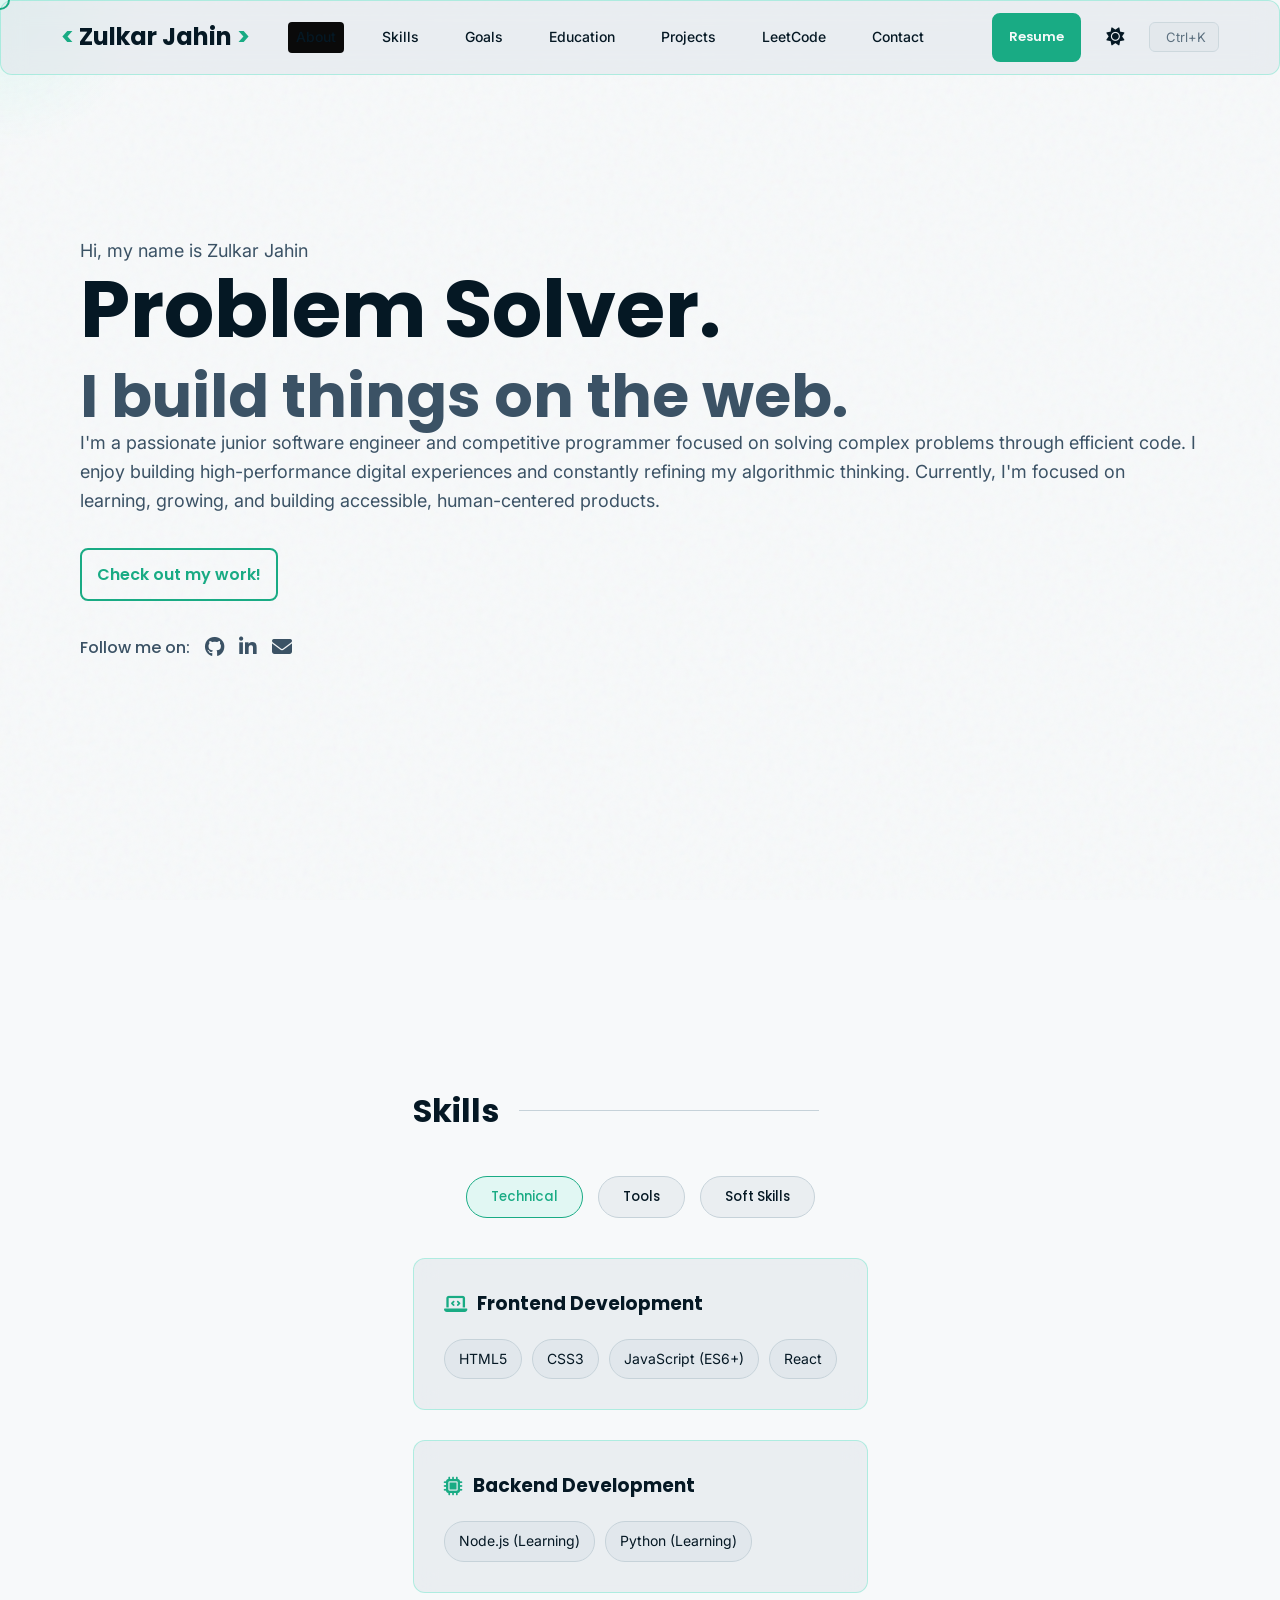
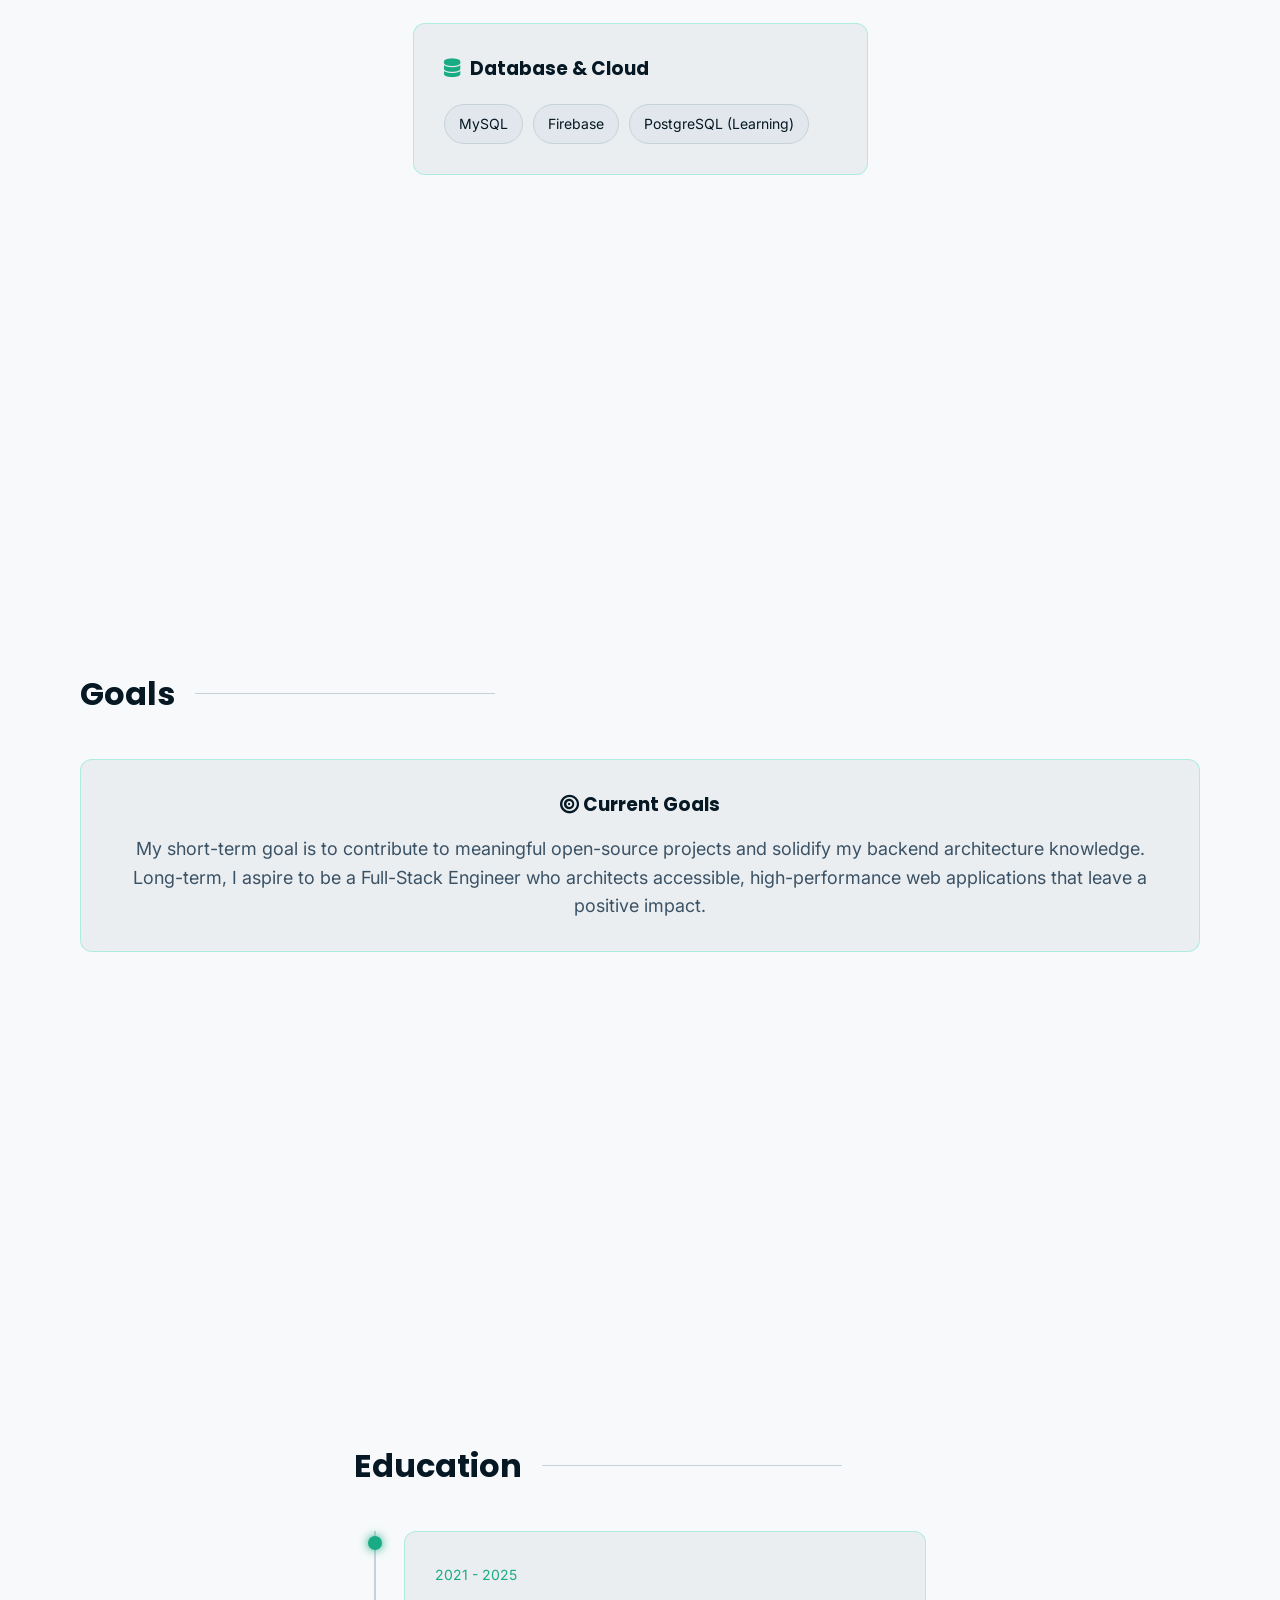
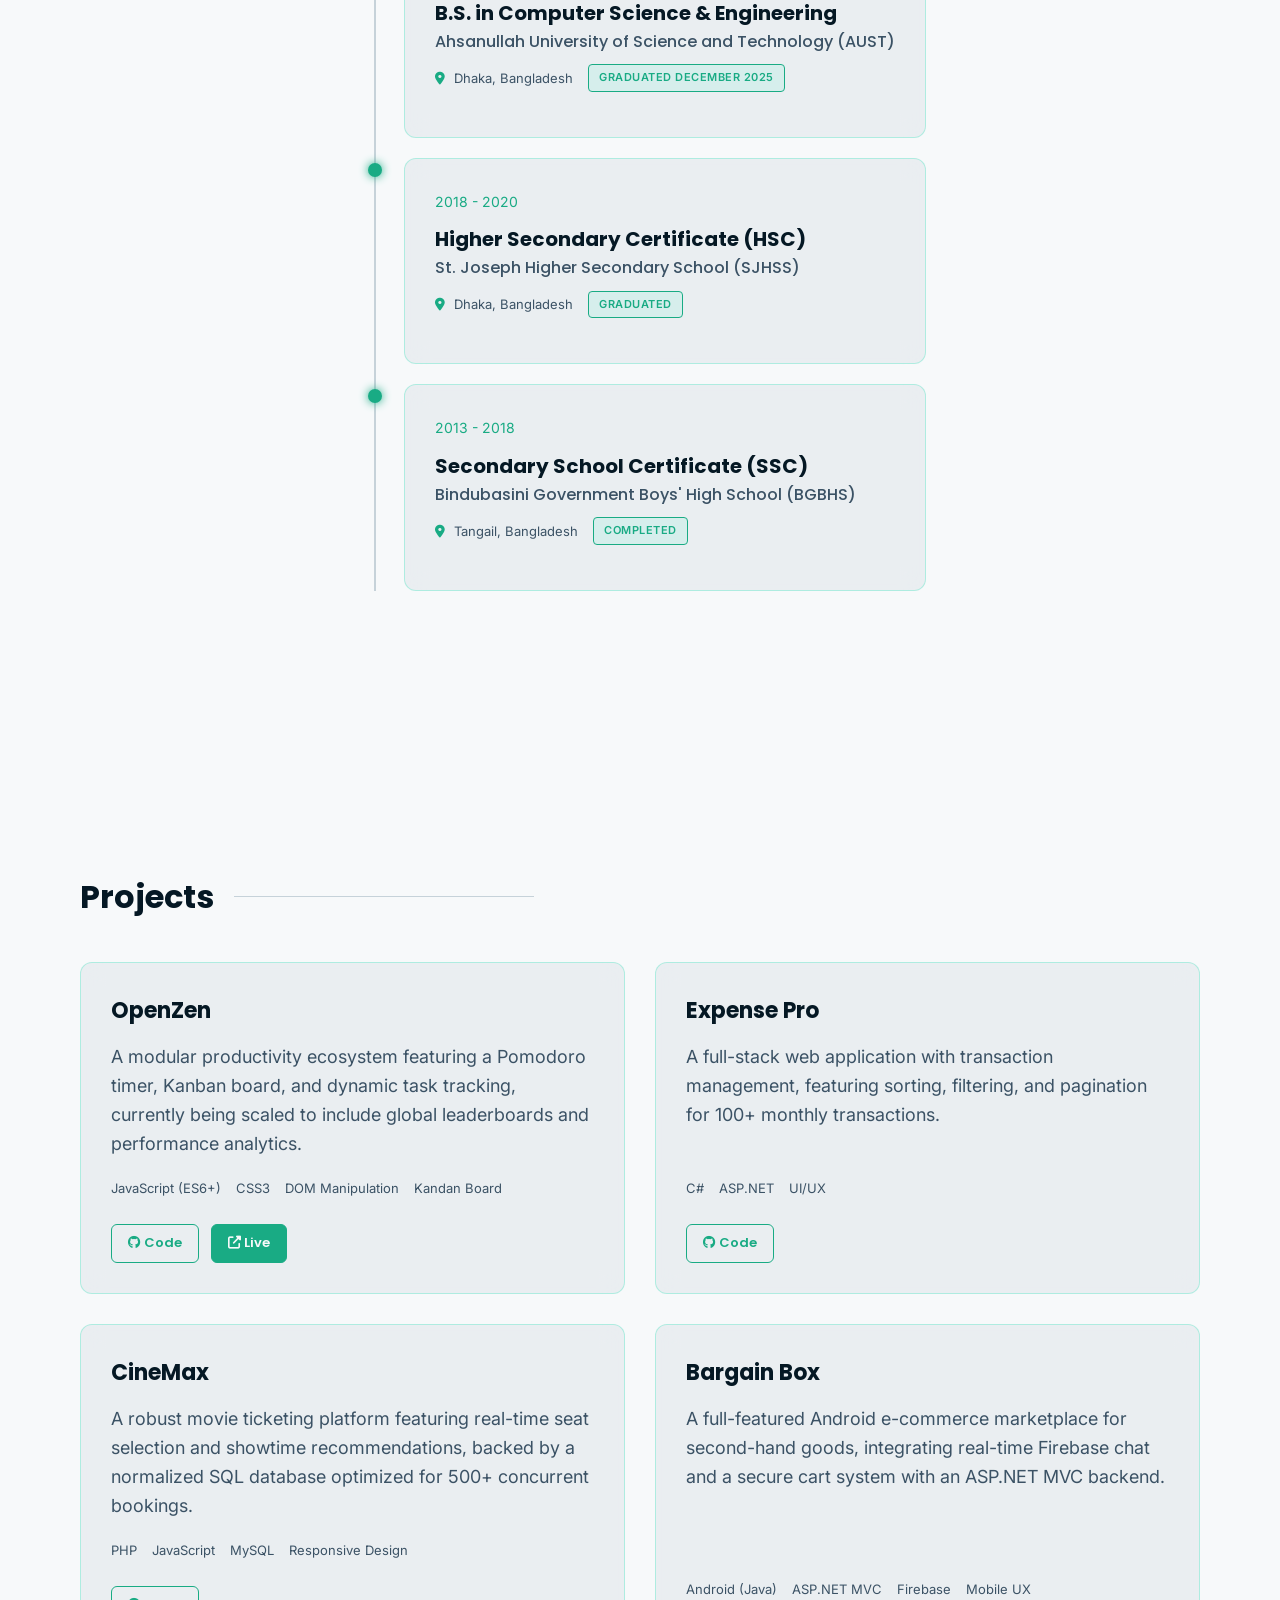
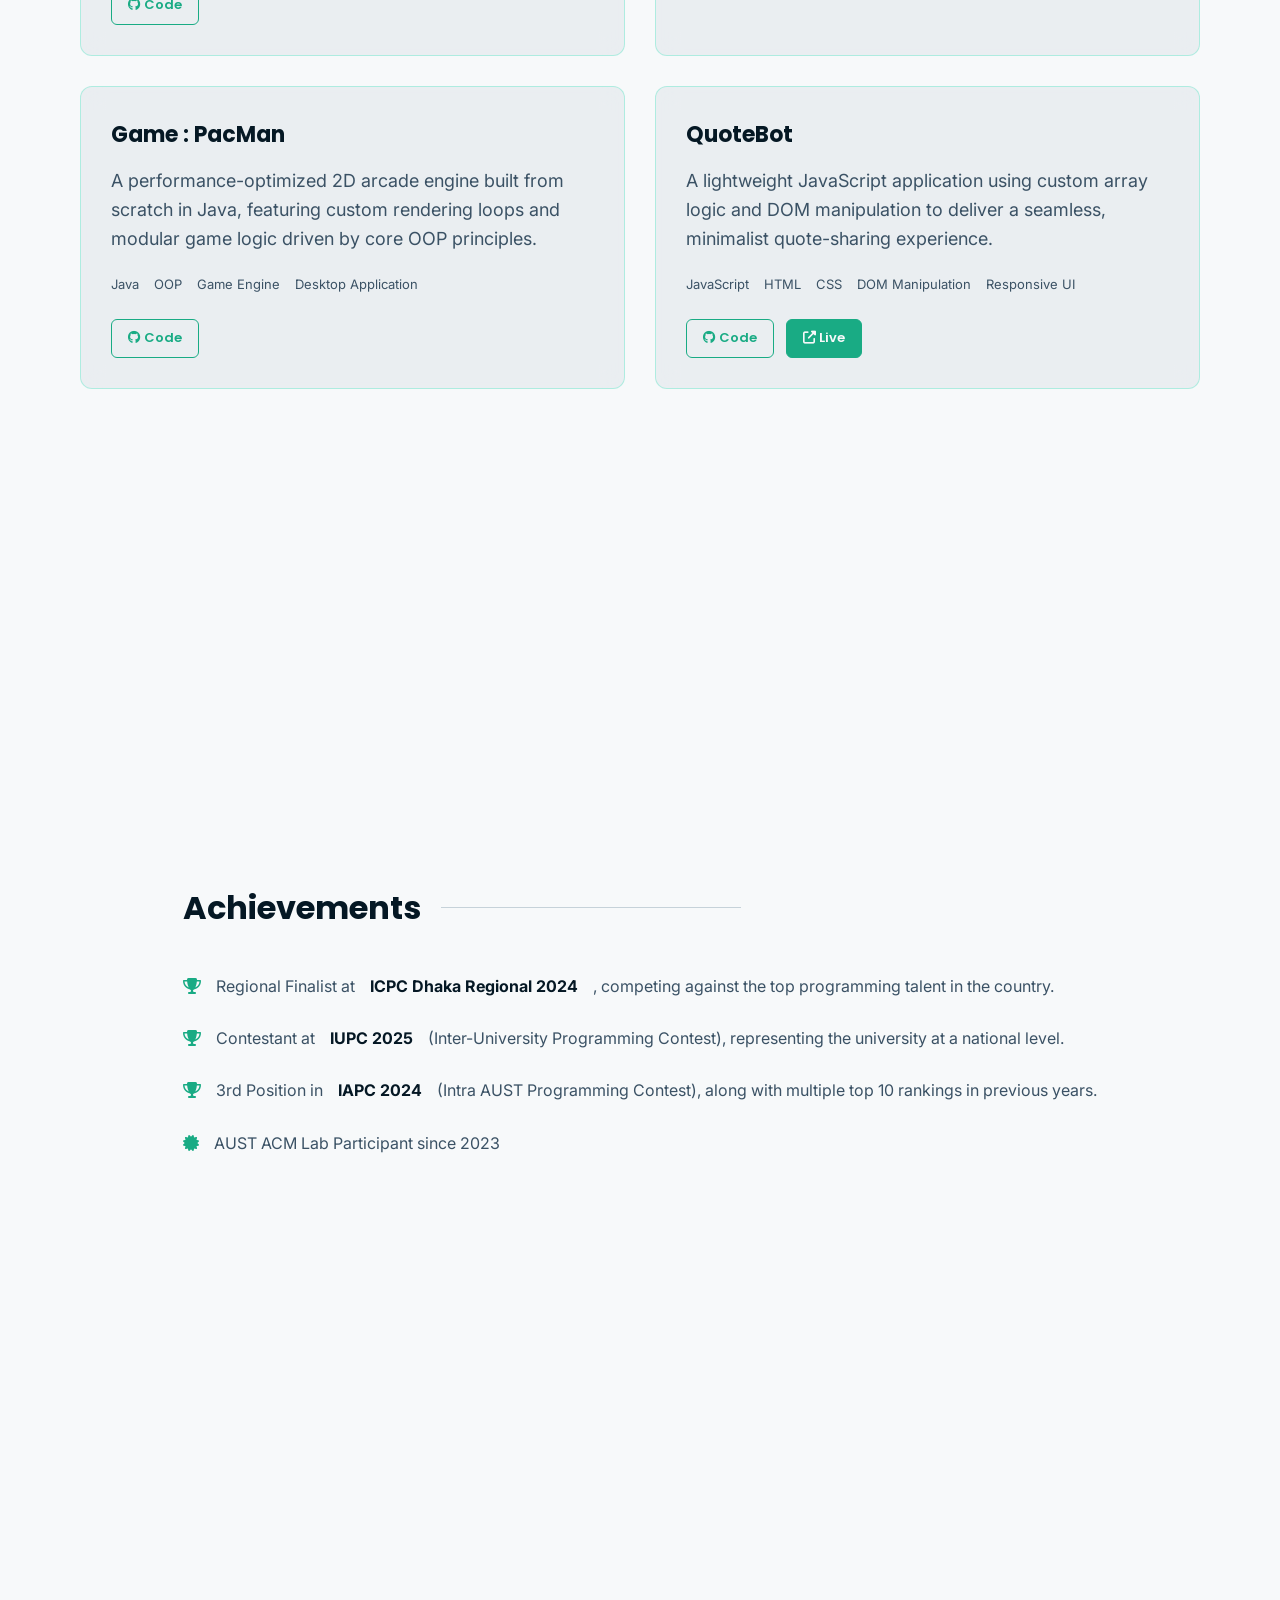
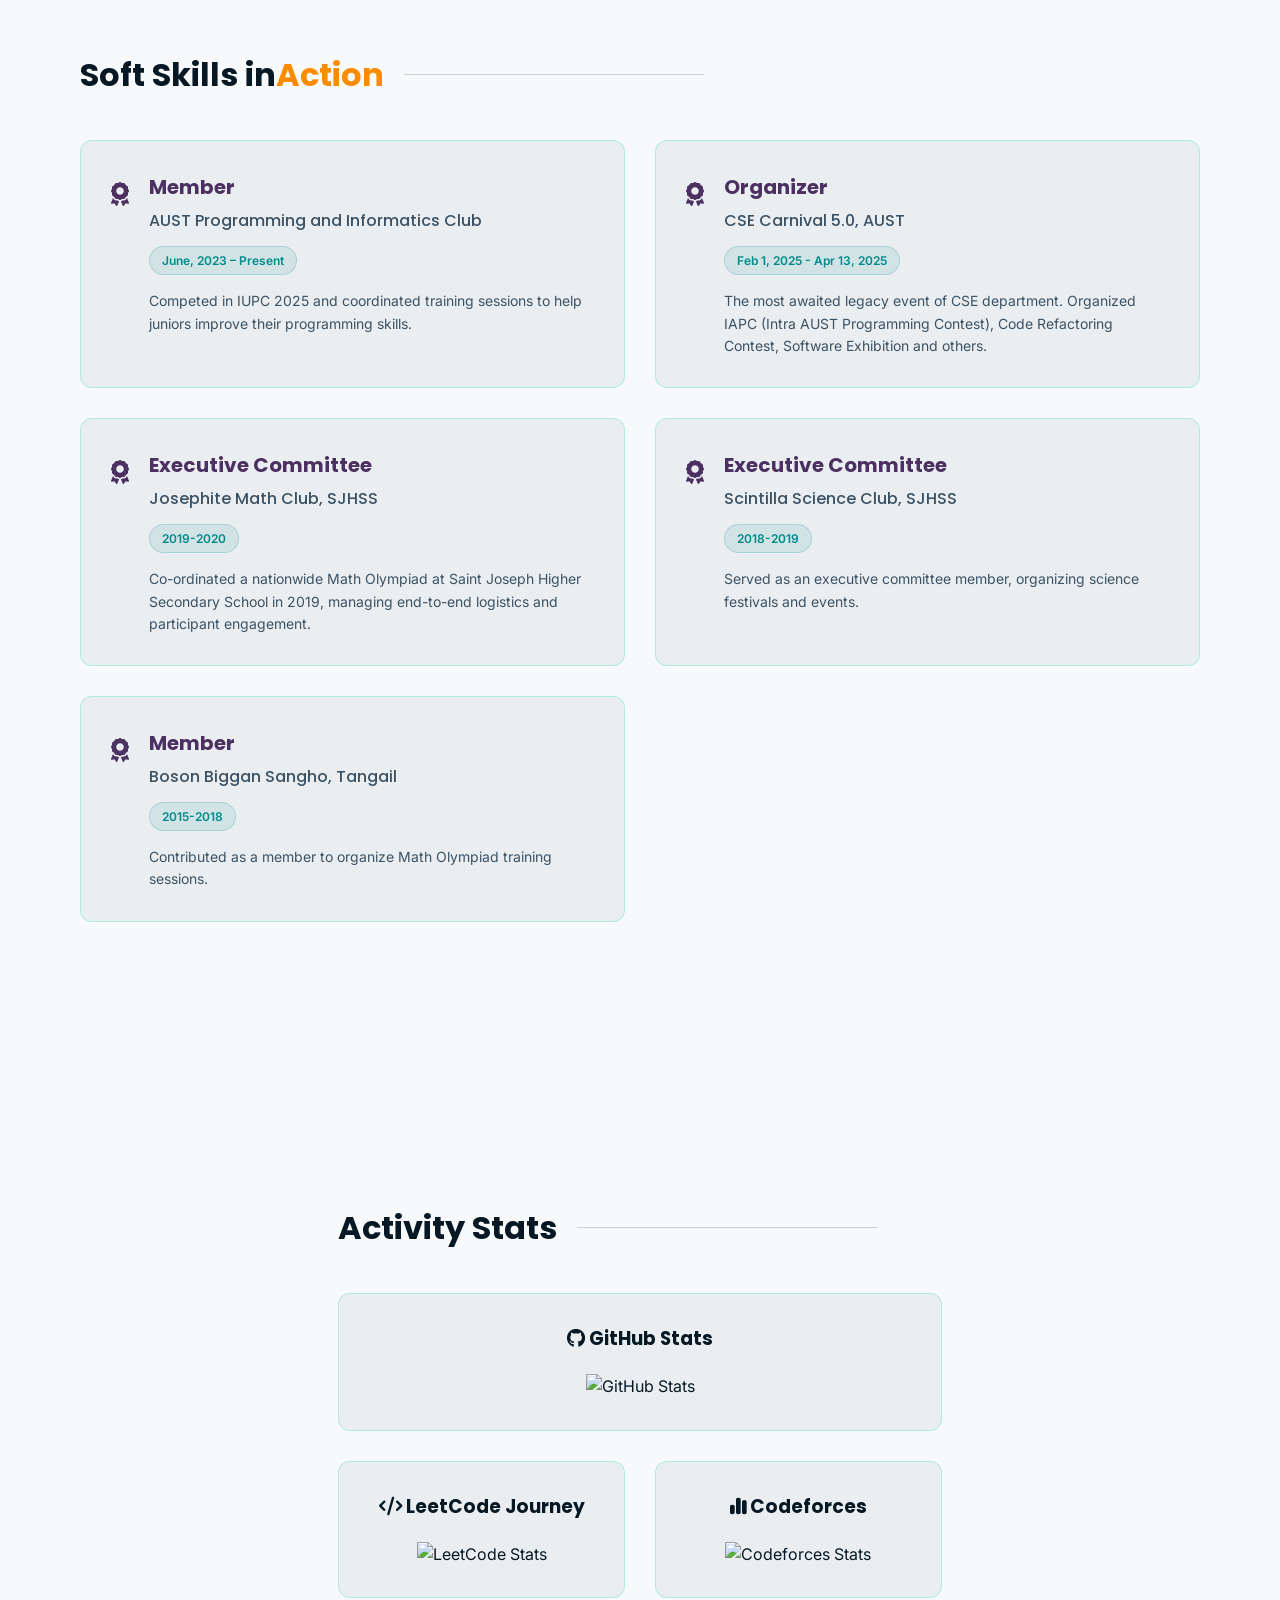
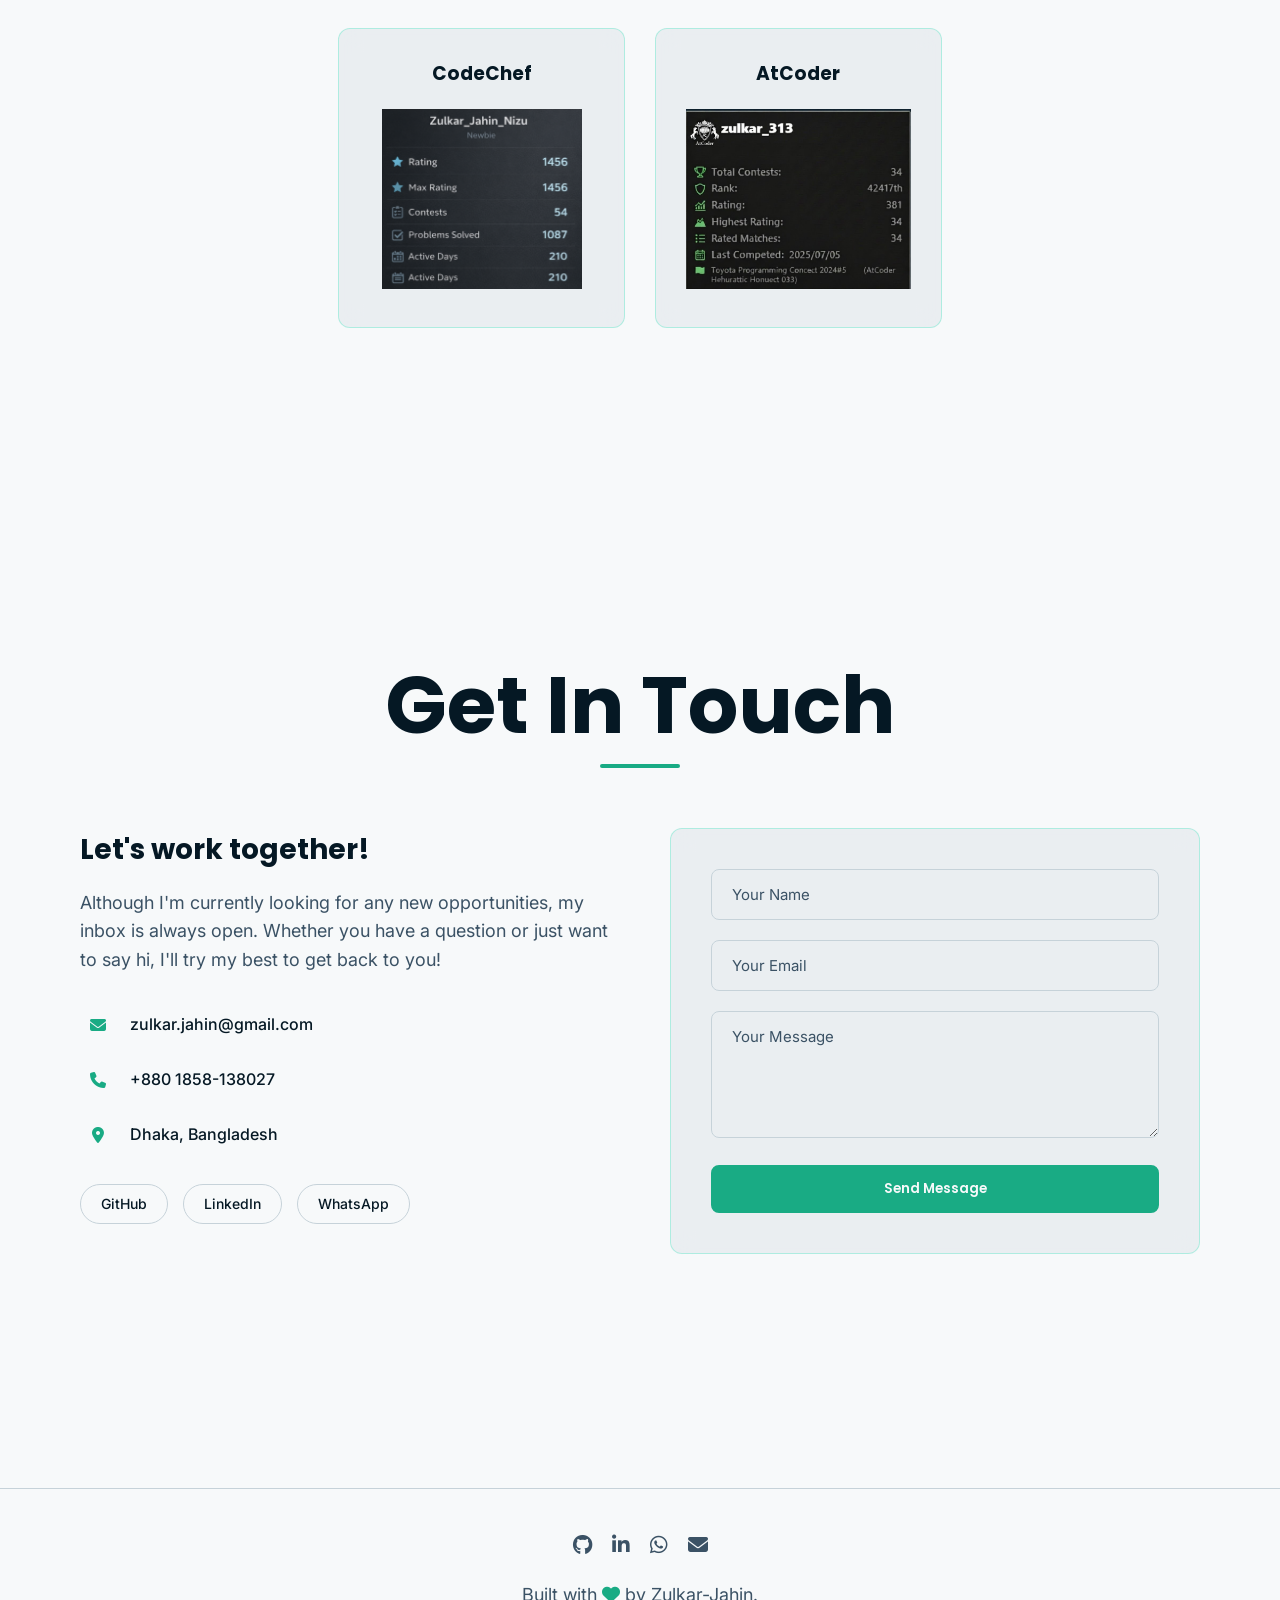
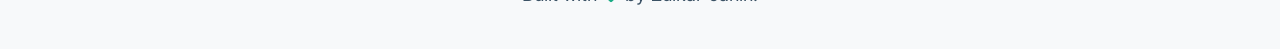
==== commit 668efb52: "fix: change in ctrl+k button." ====
--- a/index.html
+++ b/index.html
@@ -42,7 +42,7 @@
                     <a href="#skills">Skills</a>
                     <a href="#goals">Goals</a>
                     <a href="#education">Education</a>
-                    <a href="#experience">Experience</a>
+                    <!-- <a href="#experience">Experience</a> -->
                     <a href="#projects">Projects</a>
                     <a href="#leetcode">LeetCode</a>
                     <a href="#contact">Contact</a>
@@ -61,7 +61,6 @@
             </div>
         </div>
     </nav>
-
     <main>
         <!-- Home / About Section -->
         <section id="about" class="main-section fade-up">
@@ -491,6 +490,7 @@
         </section>
 
         <!-- Stats (GitHub / Leetcode / Codeforces / Codechef / Atcoder ) -->
+        <!-- Stats (GitHub / Leetcode / Codeforces / Codechef / Atcoder ) -->
         <section id="leetcode" class="main-section fade-up">
             <div class="container">
                 <h2 class="section-title">Activity Stats</h2>
@@ -522,20 +522,17 @@
 
                     <!-- CodeChef Stats Section -->
                     <div class="stat-card glass-card hover-glow">
-                        <h3><i class="fa-solid fa-utensils"></i> CodeChef</h3>
+                        <h3>CodeChef</h3>
                         <div class="stat-content">
-                            <img src="https://codechef-api.vercel.app/rating/zulkar_313" alt="CodeChef Stats"
-                                class="stat-img-std" />
+                            <img src="./assets/codechef_stas.png" alt="CodeChef Stats" class="stat-img-std" />
                         </div>
                     </div>
 
                     <!-- AtCoder Stats Section -->
                     <div class="stat-card glass-card hover-glow">
-                        <h3><i class="fa-solid fa-a"></i> AtCoder</h3>
+                        <h3>AtCoder</h3>
                         <div class="stat-content">
-                            <!-- Replace 'zulkar_313' with your AtCoder username -->
-                            <img src="https://atcoder-readme-stats.vercel.app/api/card?username=zulkar_313&theme=dark"
-                                alt="AtCoder Stats" class="stat-img-std" />
+                            <img src="./assets/atcoder_stats.jpg" alt="AtCoder Stats" class="stat-img-std" />
                         </div>
                     </div>
                 </div>
@@ -667,15 +664,15 @@
                     <button class="cmd-item" data-action="scroll" data-target="#education"><i
                             class="fa-solid fa-graduation-cap"></i>
                         Go to Education</button>
-                    <button class="cmd-item" data-action="scroll" data-target="#experience"><i
+                    <!-- <button class="cmd-item" data-action="scroll" data-target="#experience"><i
                             class="fa-solid fa-briefcase"></i>
-                        Go to Experience</button>
+                        Go to Experience</button> -->
                     <button class="cmd-item" data-action="scroll" data-target="#projects"><i
                             class="fa-solid fa-laptop-code"></i> Go to Projects</button>
+                    <button class="cmd-item" data-action="scroll" data-target="#skills"><i class="fa-solid fa-code"></i>
+                        Go to Skills</button>
                     <button class="cmd-item" data-action="scroll" data-target="#leetcode"><i
-                            class="fa-solid fa-code"></i> Go to LeetCode</button>
-                    <button class="cmd-item" data-action="scroll" data-target="#contact"><i
-                            class="fa-solid fa-envelope"></i> Go to Contact</button>
+                            class="fa-solid fa-trophy"></i> Go to LeetCode</button>
                     <div class="cmd-group">Actions</div>
                     <button class="cmd-item" data-action="theme"><i class="fa-solid fa-moon"></i> Toggle Theme</button>
                     <button class="cmd-item" data-action="resume"><i class="fa-solid fa-file-pdf"></i> View
--- a/css/style.css
+++ b/css/style.css
@@ -25,6 +25,7 @@
     /* Feature Specific */
     --accent-responsibility: #9b6dff;
     --accent-date: #64ffda;
+    --nav-active-bg: #10614b; /* dark mode active nav background */
 }
 
 .light-theme {
@@ -44,6 +45,7 @@
     /* Feature Specific */
     --accent-responsibility: #4b3061;
     --accent-date: #008b8b;
+    --nav-active-bg: #0a0a0a; /* light mode active nav background */
 }
 
 /* Base Styles */
@@ -225,8 +227,15 @@
 .nav-links a {
     font-size: 14px;
     font-weight: 500;
-}
-
+    padding: 4px 8px;
+    border-radius: 4px;
+    transition: background 0.3s ease;
+}
+
+.nav-links a.active {
+    background: var(--nav-active-bg);
+    color: var(--text-primary);
+}
 .nav-actions {
     display: flex;
     gap: 25px;
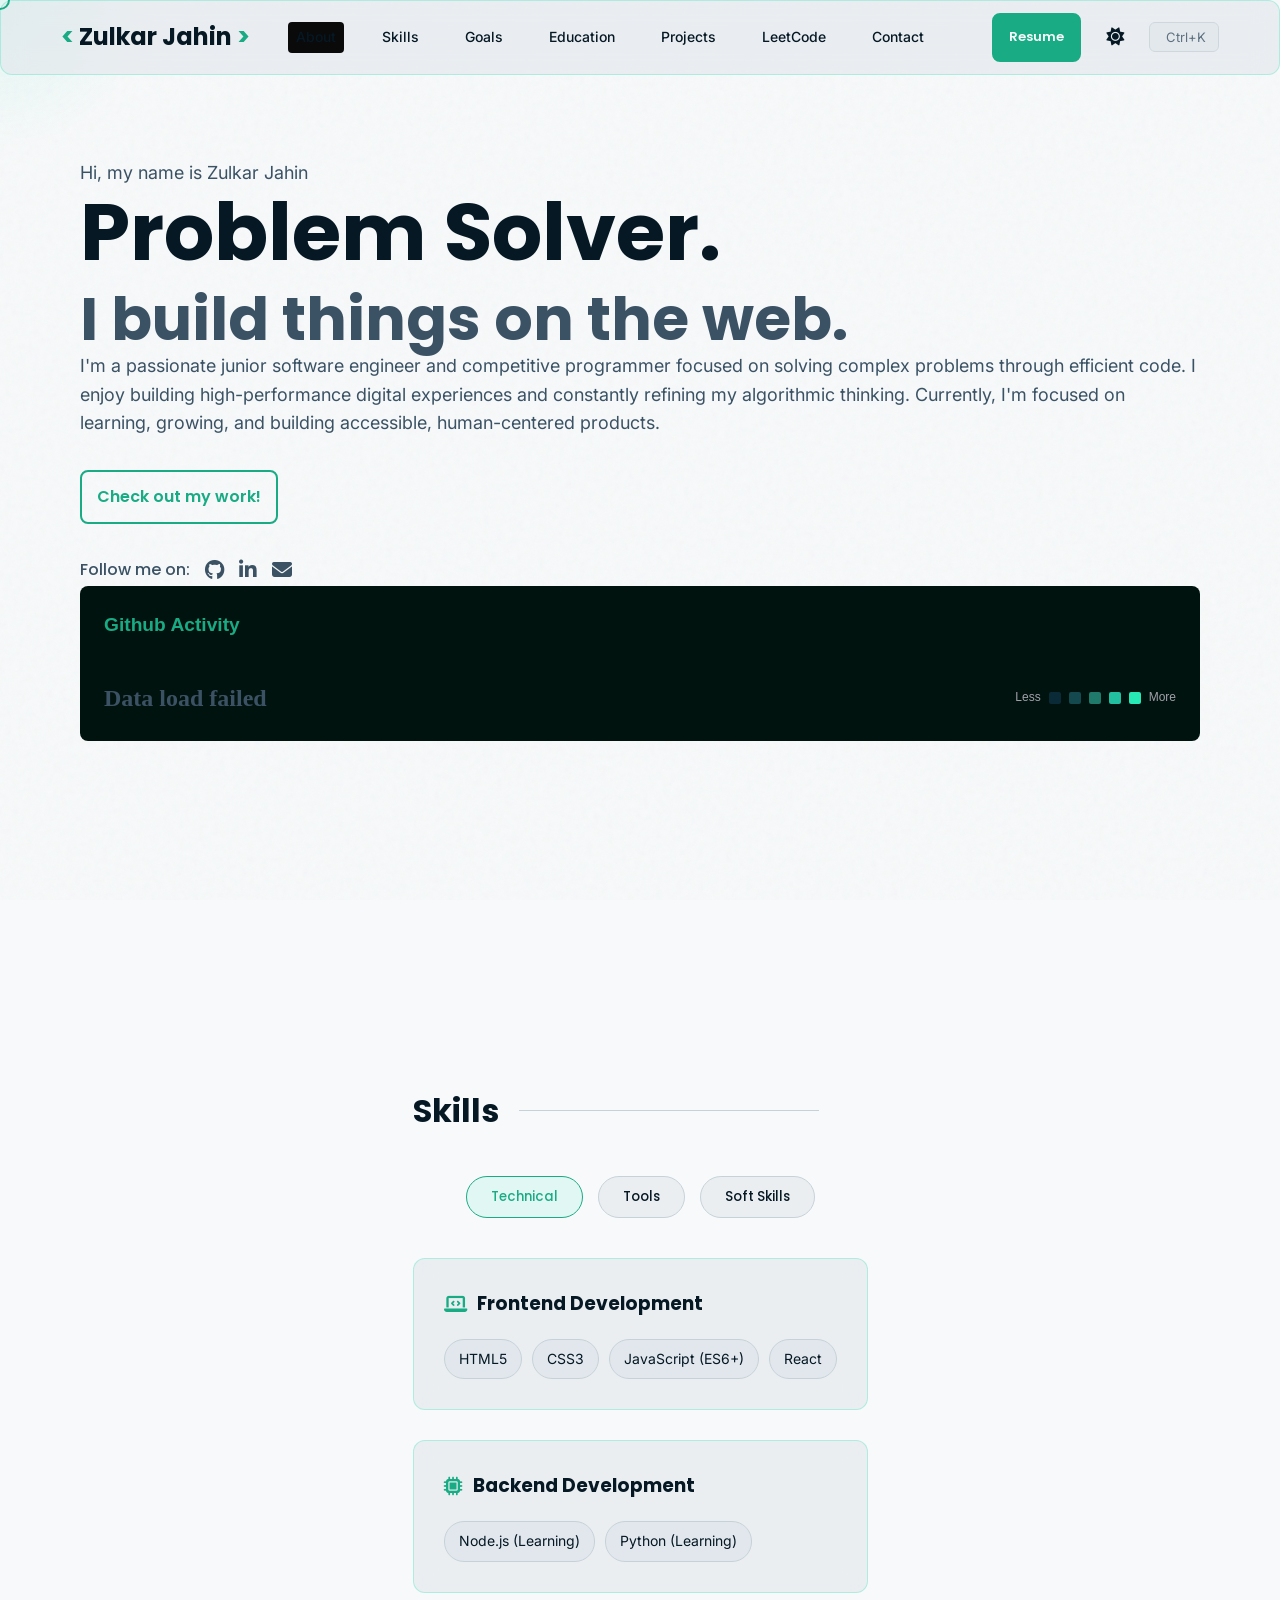
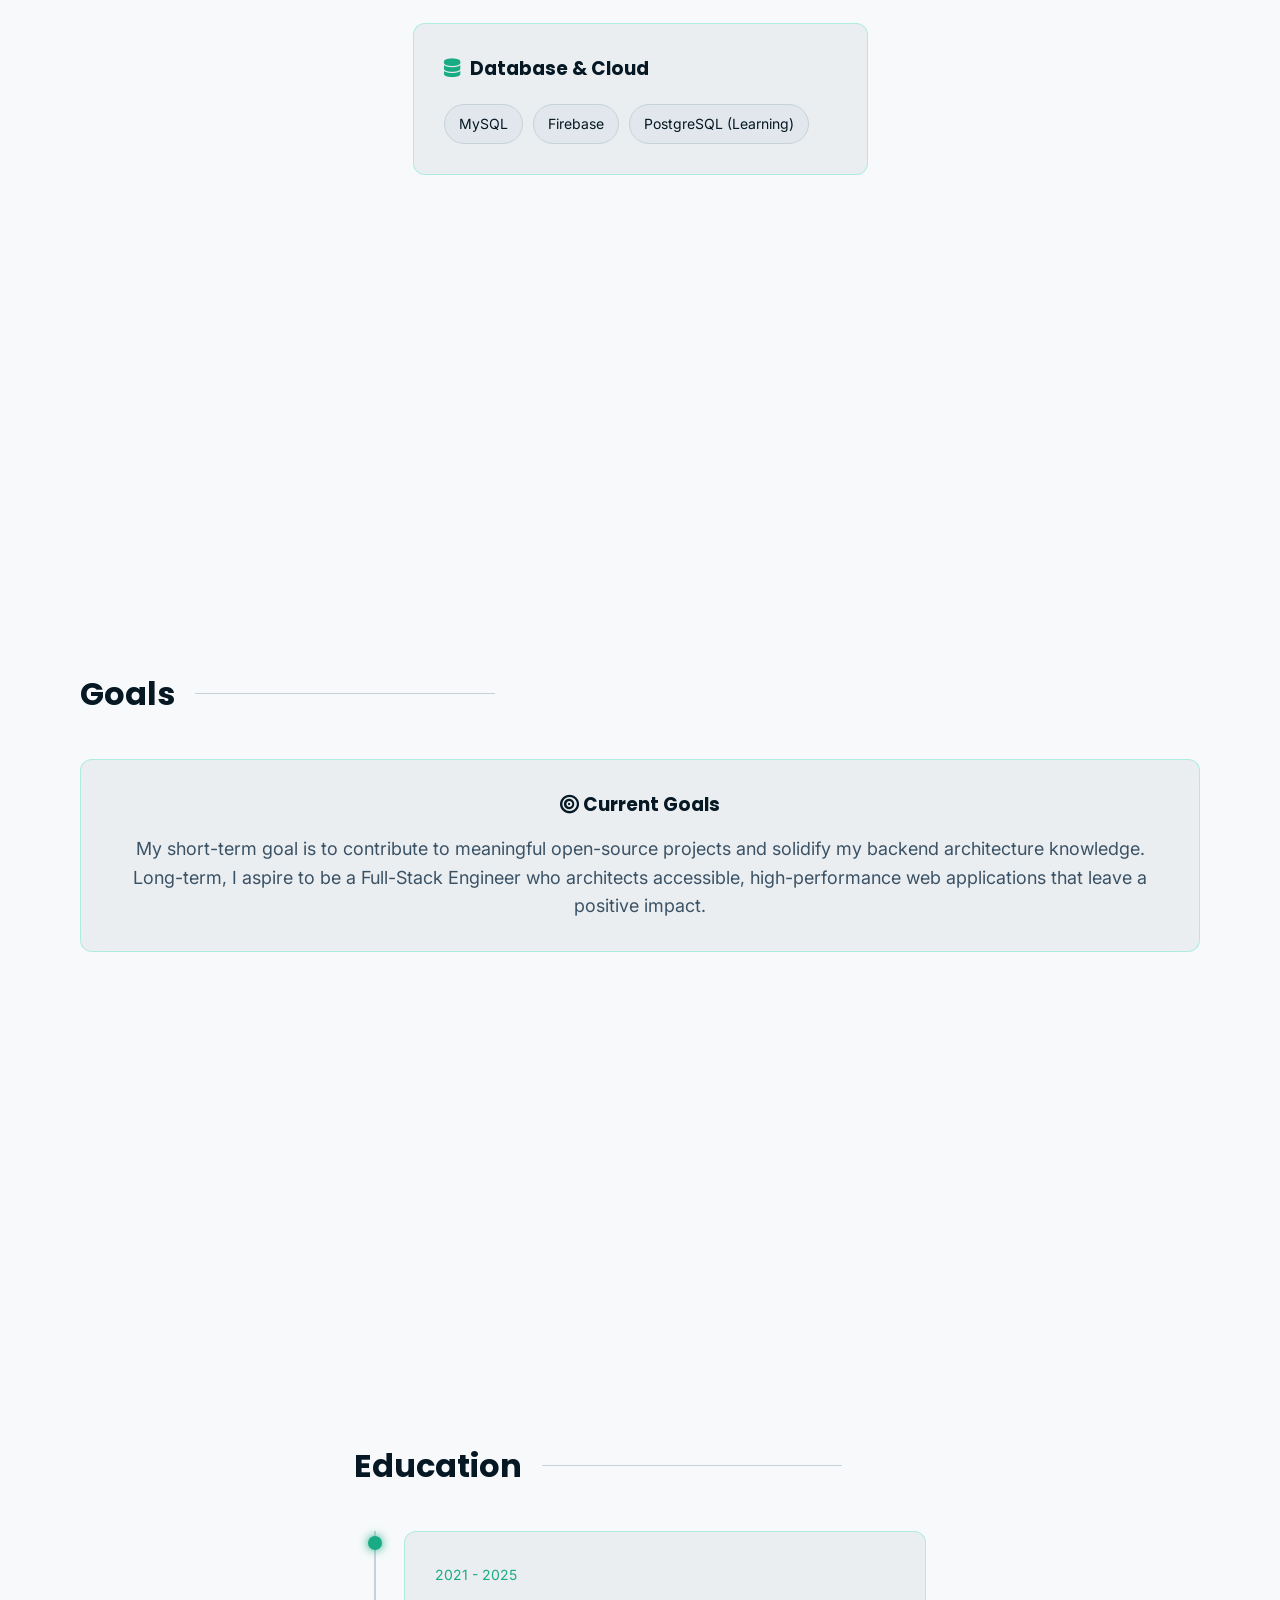
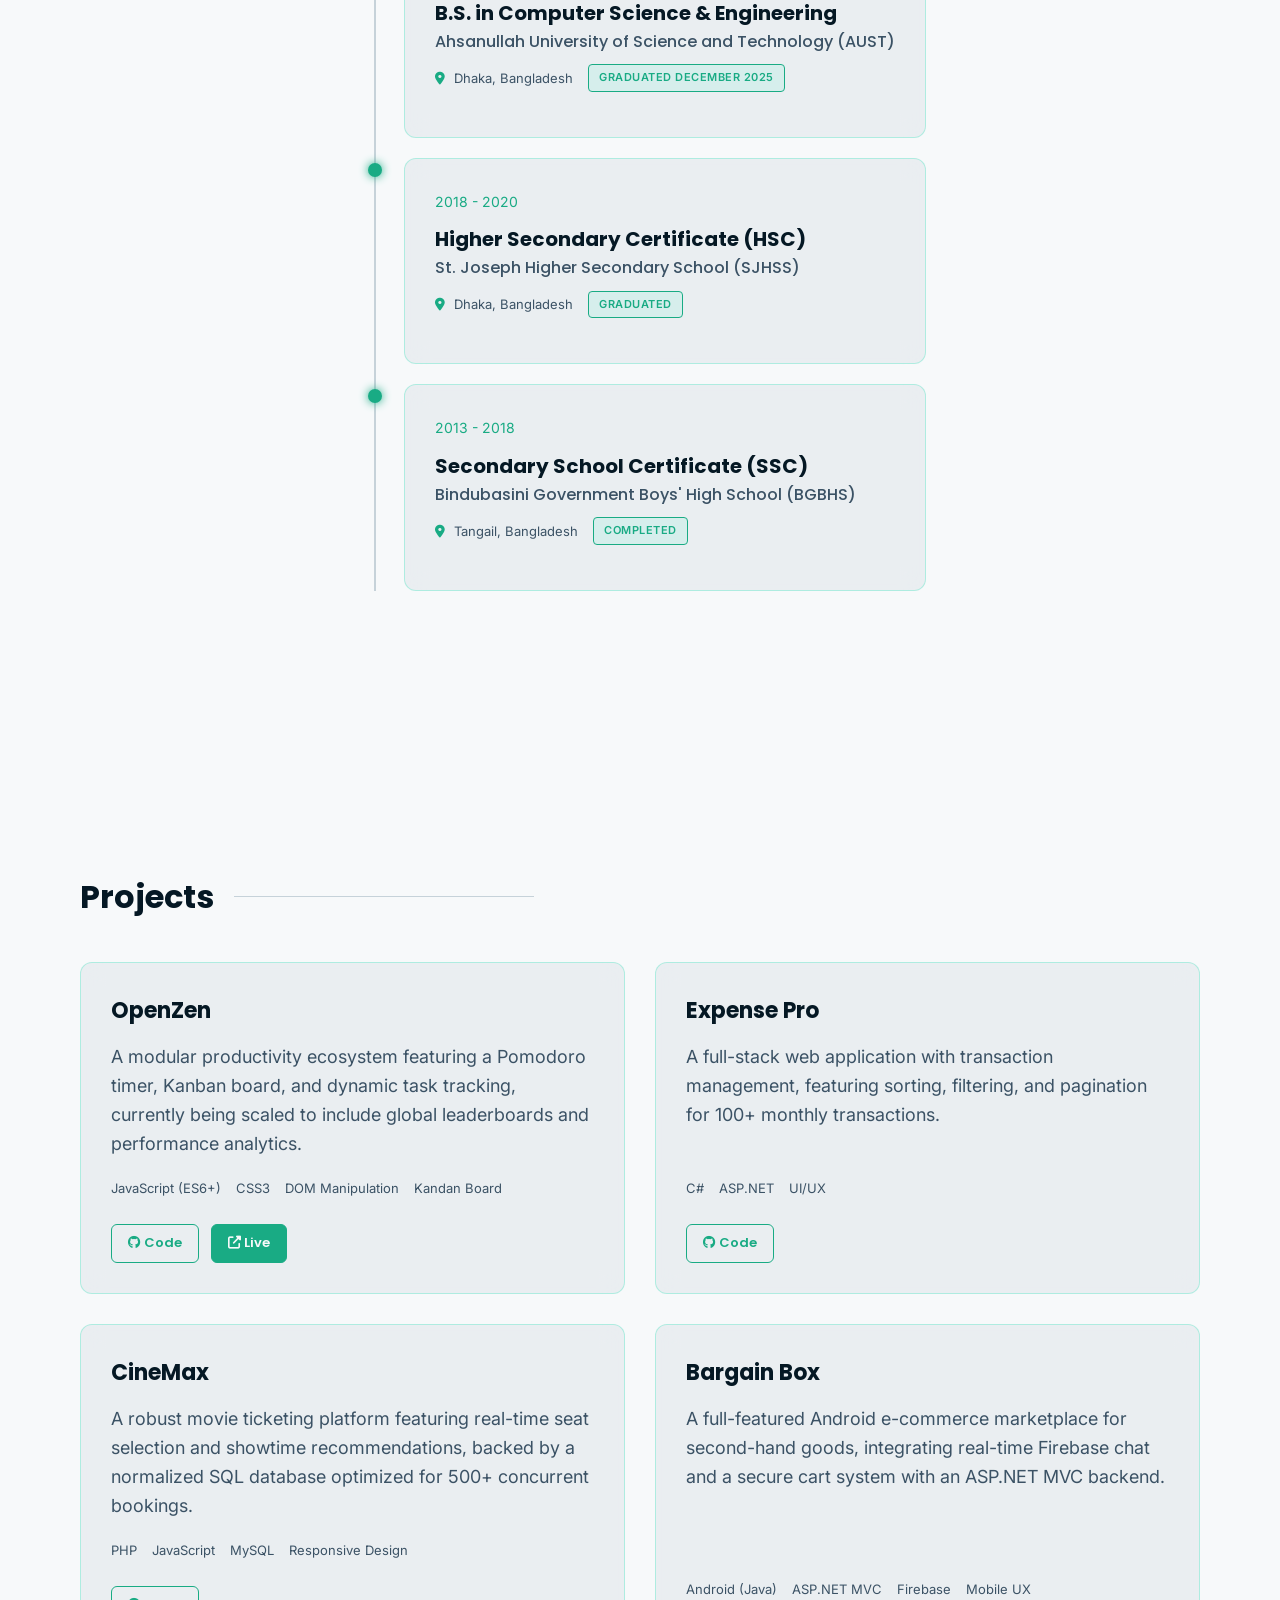
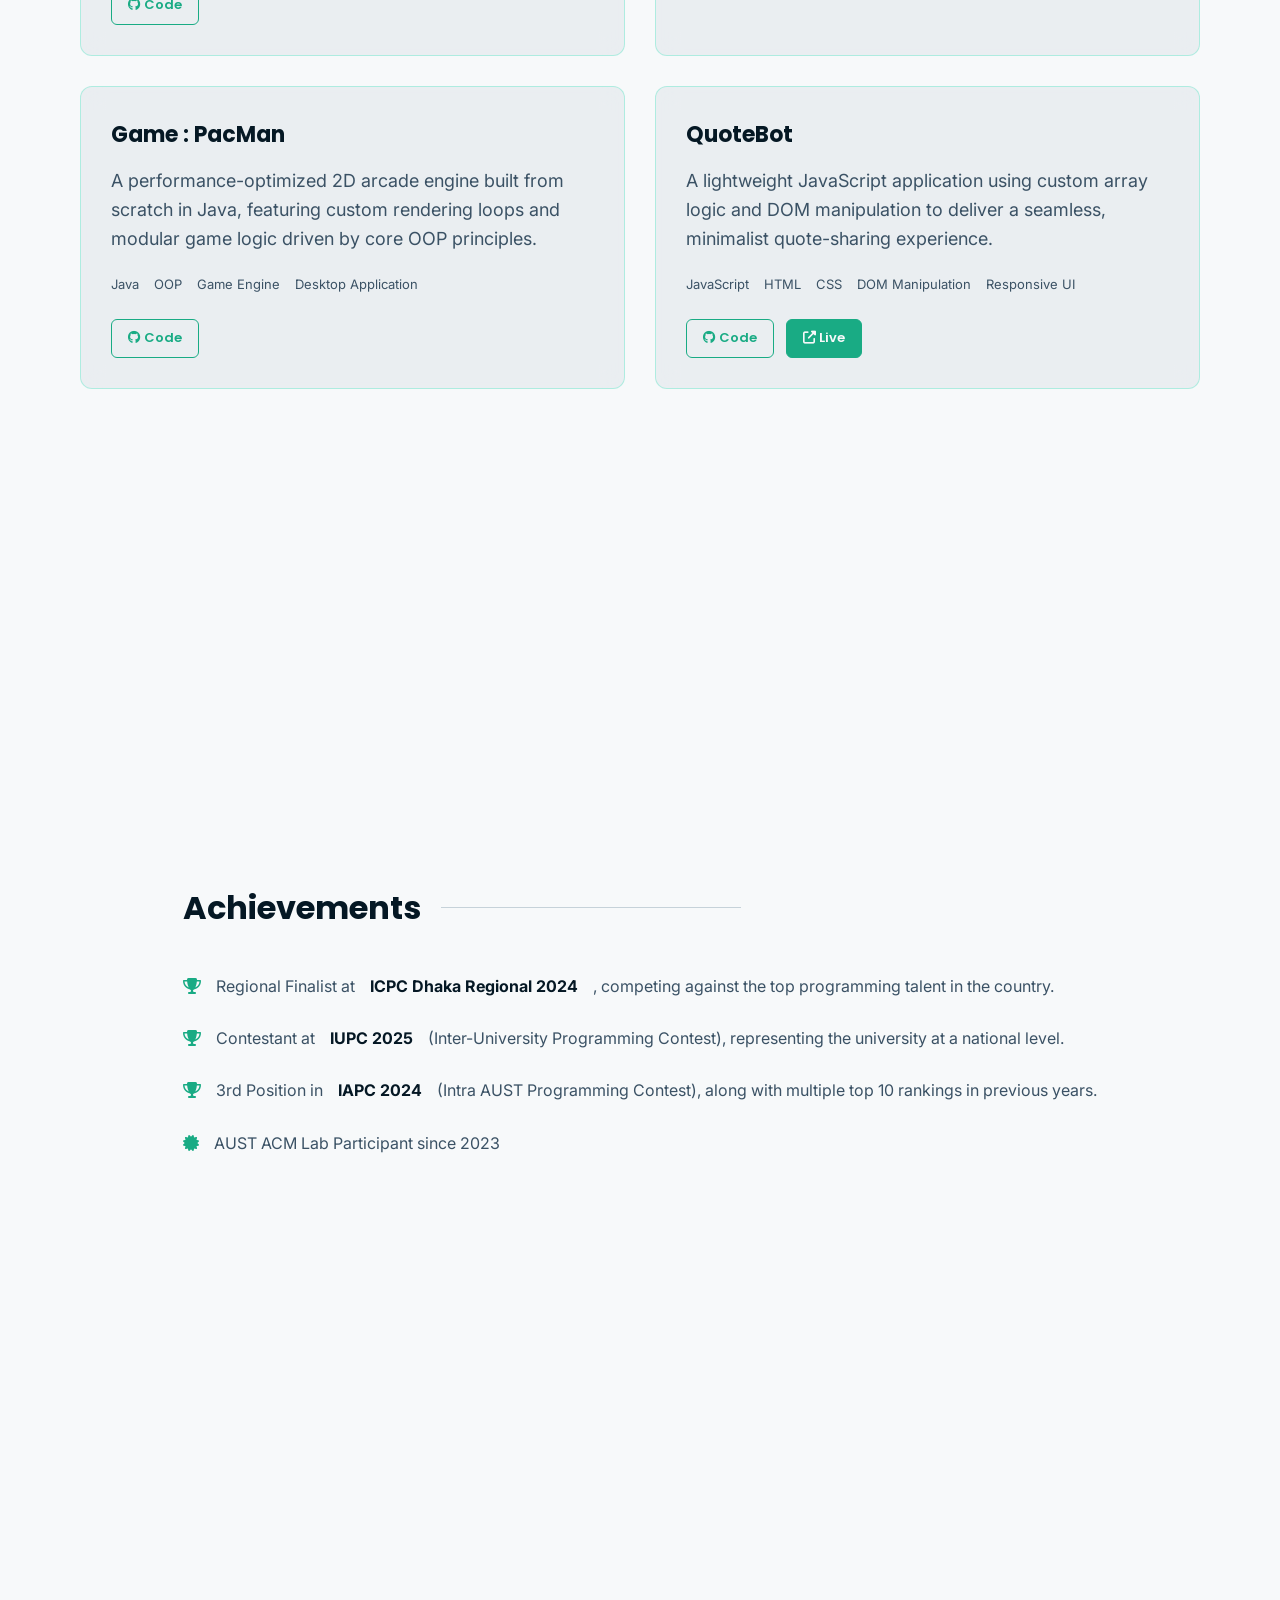
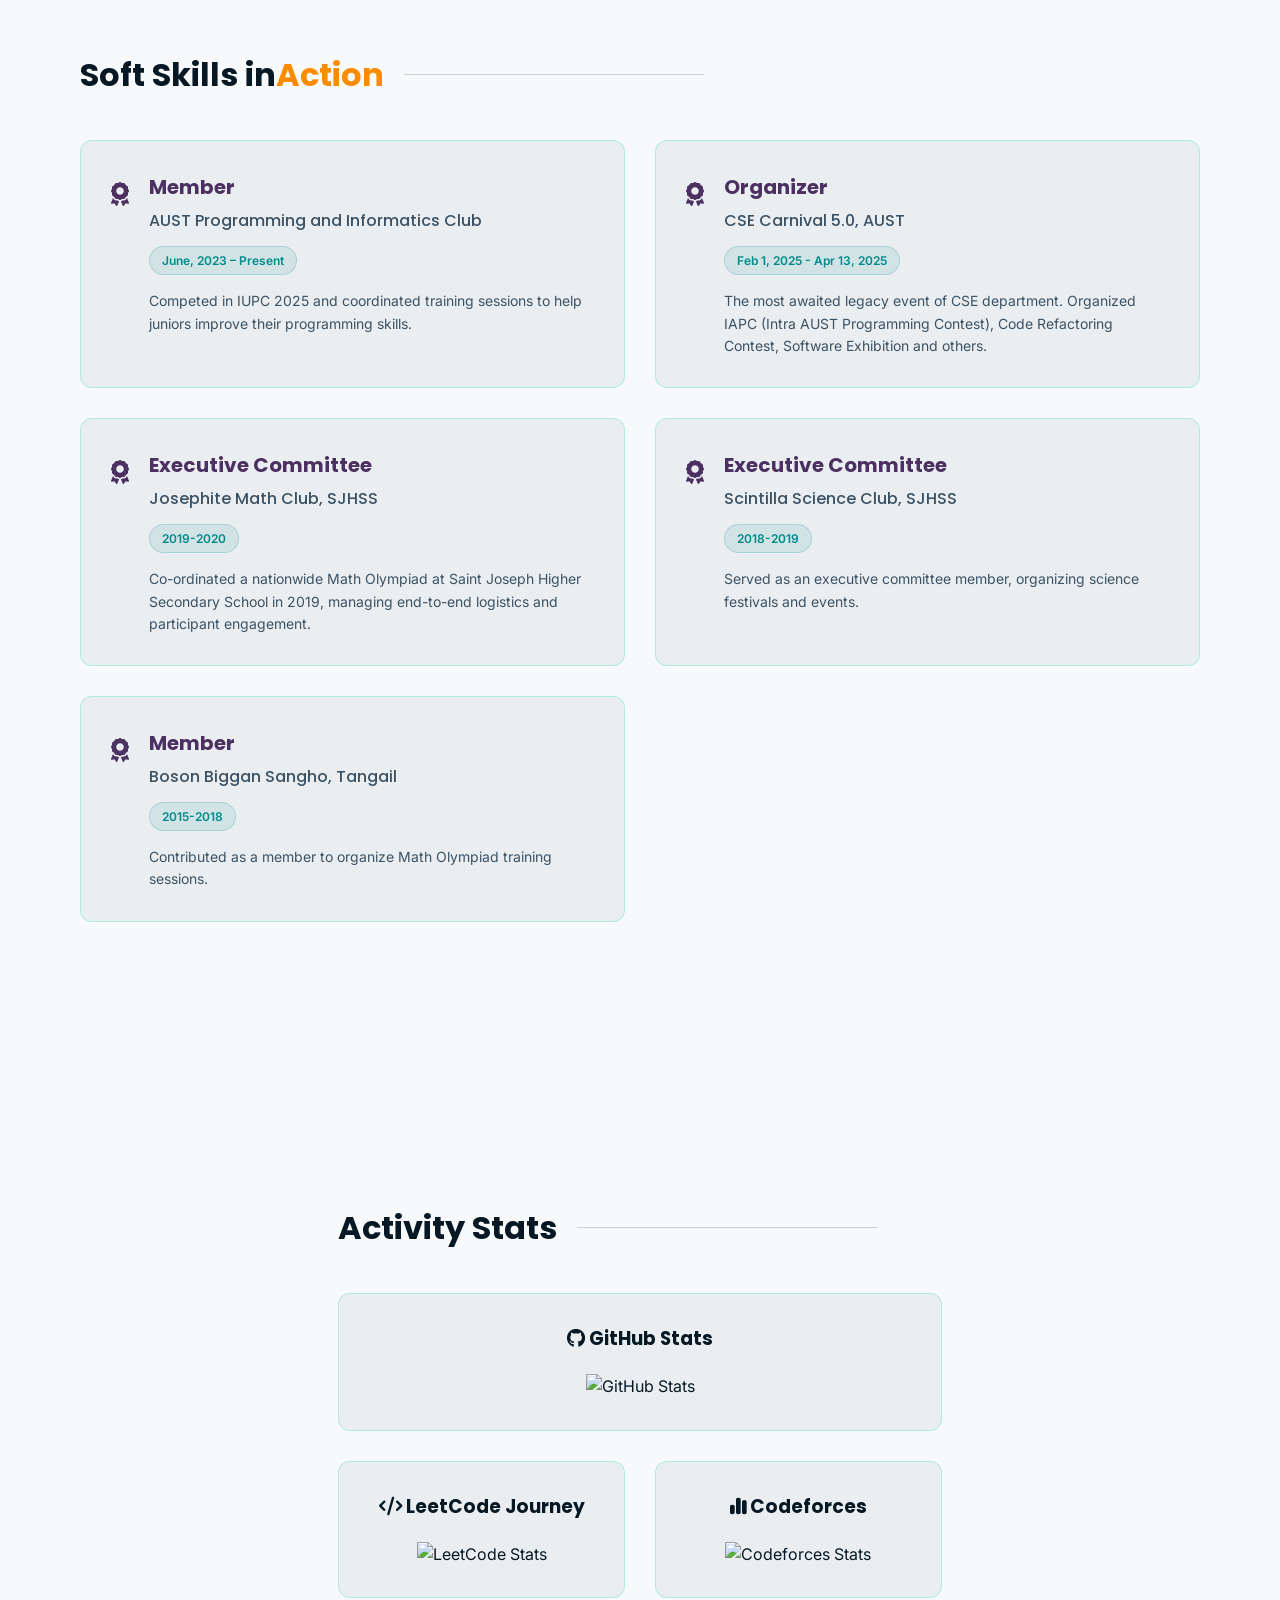
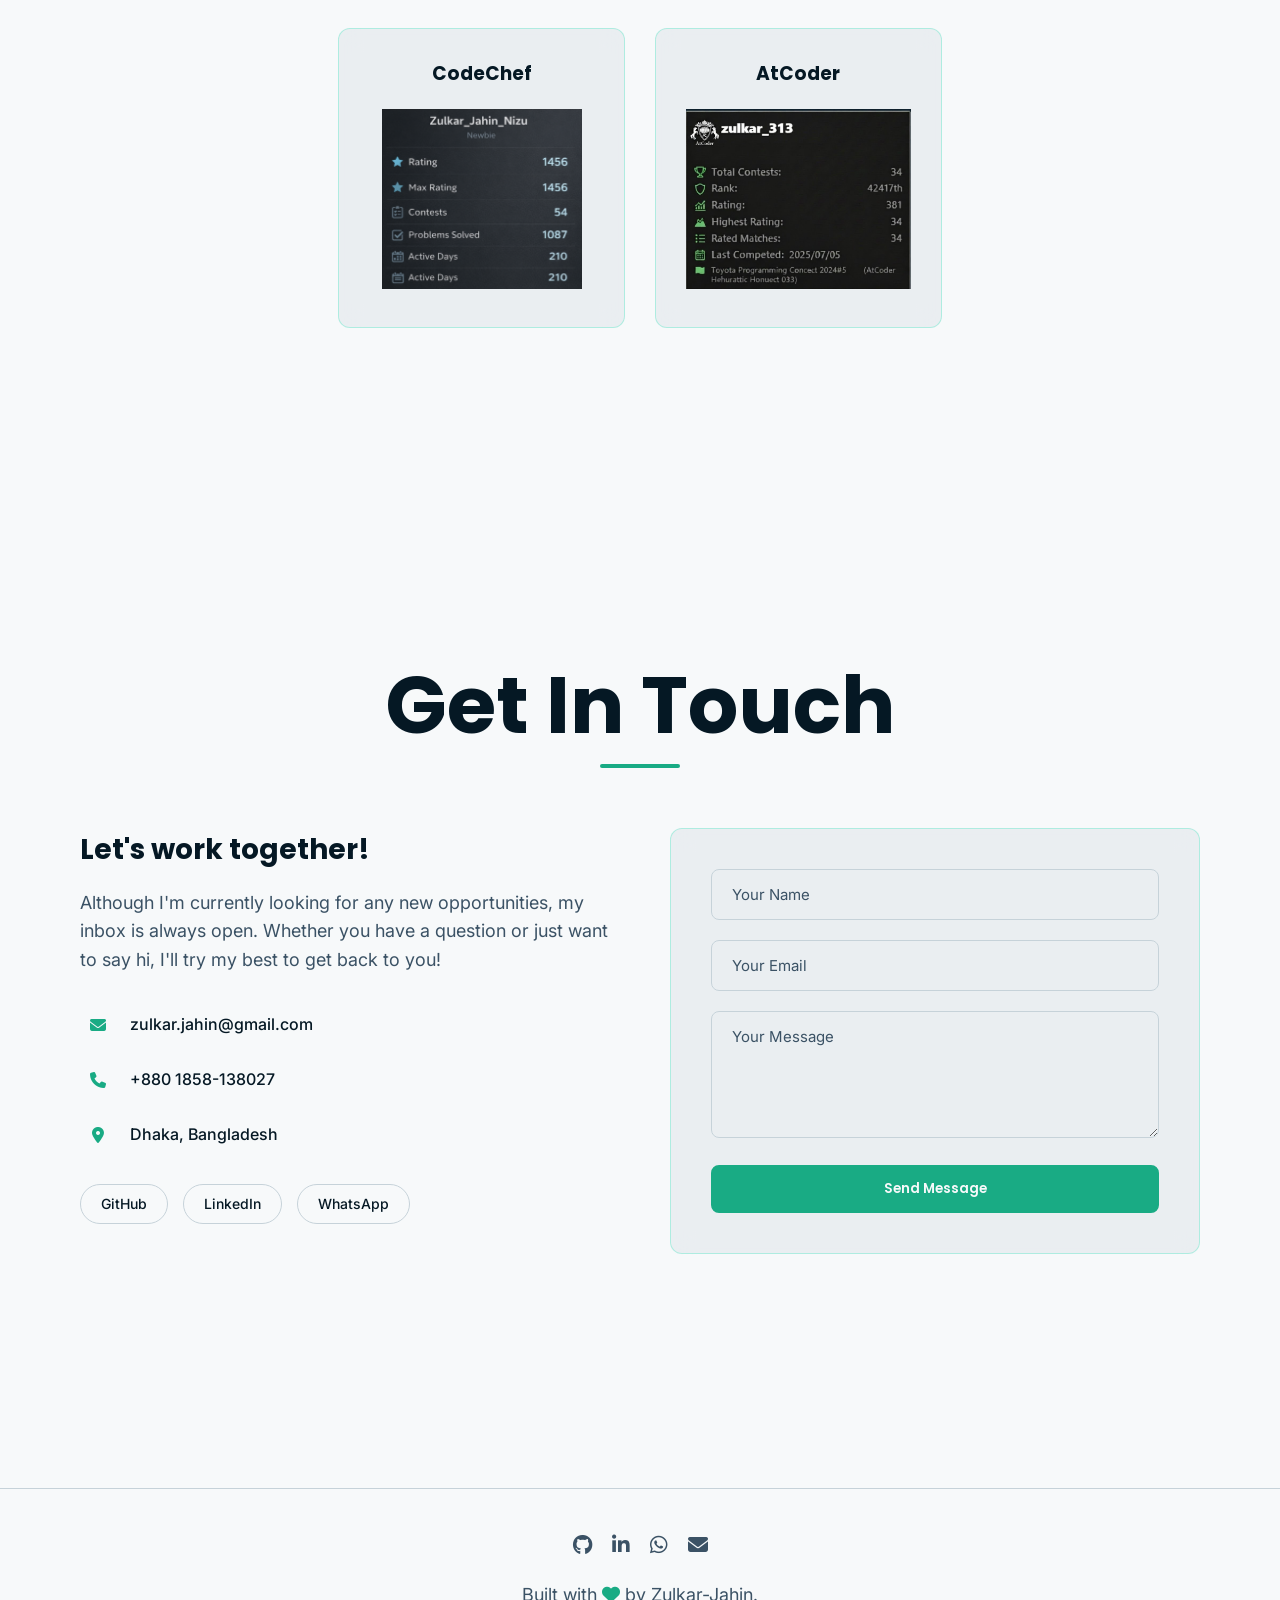
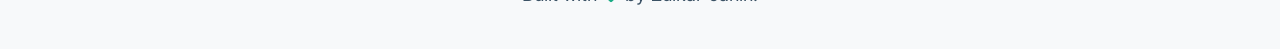
==== commit 01166589: "feat: activity stats added." ====
--- a/index.html
+++ b/index.html
@@ -48,7 +48,7 @@
                     <a href="#contact">Contact</a>
                 </div>
                 <div class="nav-actions">
-                    <a href="https://drive.google.com/file/d/1IsUswGA4u0IEBt1csRfEFm8Cc6AZFAuL/view?usp=sharing"
+                    <a href="https://drive.google.com/file/d/1MyI3eonzUpgm8Sd77ahaLl_gGq3rF_5J/view?usp=sharing"
                         target="_blank" rel="noopener noreferrer" id="resumeBtn"
                         class="btn btn-secondary nav-btn">Resume</a>
                     <button id="themeToggle" aria-label="Toggle Theme">
@@ -91,6 +91,29 @@
                                 aria-label="Gmail"><i class="fa-solid fa-envelope"></i></a>
                         </div>
                     </div>
+
+                    <!-- GitHub Activity Section -->
+                    <div class="github-container">
+                        <div class="activity-text">Github Activity</div>
+                        <div id="github-grid" class="github-grid">
+                            <!-- javascript create heatmap here -->
+                        </div>
+
+                        <div class="github-footer">
+                            <p id="total-contributions">Loading contributions...</p>
+                            <div class="contribution-legend">
+                                <span>Less</span>
+                                <div class="level-0"></div>
+                                <div class="level-1"></div>
+                                <div class="level-2"></div>
+                                <div class="level-3"></div>
+                                <div class="level-4"></div>
+                                <span>More</span>
+                            </div>
+                        </div>
+                    </div>
+
+
                 </div>
             </div>
         </section>
--- a/css/style.css
+++ b/css/style.css
@@ -25,7 +25,8 @@
     /* Feature Specific */
     --accent-responsibility: #9b6dff;
     --accent-date: #64ffda;
-    --nav-active-bg: #10614b; /* dark mode active nav background */
+    --nav-active-bg: #10614b;
+    /* dark mode active nav background */
 }
 
 .light-theme {
@@ -45,7 +46,8 @@
     /* Feature Specific */
     --accent-responsibility: #4b3061;
     --accent-date: #008b8b;
-    --nav-active-bg: #0a0a0a; /* light mode active nav background */
+    --nav-active-bg: #0a0a0a;
+    /* light mode active nav background */
 }
 
 /* Base Styles */
@@ -236,6 +238,7 @@
     background: var(--nav-active-bg);
     color: var(--text-primary);
 }
+
 .nav-actions {
     display: flex;
     gap: 25px;
@@ -394,6 +397,100 @@
 .mt-4 {
     margin-top: 1rem;
 }
+
+/* github activity section */
+.github-container {
+    background-color: #00130e;
+    /* Zinc-900 */
+    padding: 24px;
+    border-radius: 8px;
+    color: #a1a1aa;
+    font-family: sans-serif;
+}
+
+.activity-text {
+    font-size: larger;
+    font-weight: 600;
+    margin-bottom: 12px;
+    color: var(--accent);
+}
+
+.github-grid {
+    display: flex;
+    gap: 4px;
+    overflow-x: auto;
+    padding-bottom: 10px;
+}
+
+.week-column {
+    display: flex;
+    flex-direction: column;
+    gap: 4px;
+}
+
+.day-square {
+    width: 12px;
+    height: 12px;
+    border-radius: 2px;
+    cursor: pointer;
+    transition: all 0.2s;
+}
+
+.day-square:hover {
+    outline: 2px solid #58f755;
+}
+#total-contributions{
+    font-size: x-large;
+    font-weight: bolder;
+    font-family: 'Roboto','Oxigen', 'Segoe UI' ;
+}
+
+.highlight {
+    color: rgb(10, 140, 196);
+}
+
+.github-footer {
+    margin-top: 16px;
+    display: flex;
+    justify-content: space-between;
+    align-items: center;
+    font-size: 12px;
+}
+
+/* Legend Colors */
+.contribution-legend {
+    display: flex;
+    align-items: center;
+    gap: 8px;
+}
+
+.contribution-legend div {
+    width: 12px;
+    height: 12px;
+    border-radius: 2px;
+}
+
+.level-0 {
+    background-color: #0b2a38;
+}
+
+.level-1 {
+    background-color: #144a4f;
+}
+
+.level-2 {
+    background-color: #1f7a6b;
+}
+
+.level-3 {
+    background-color: #22bfa0;
+}
+
+.level-4 {
+    background-color: #27e9b5;
+}
+
+
 
 /* Skills & Goals */
 .skills-grid {
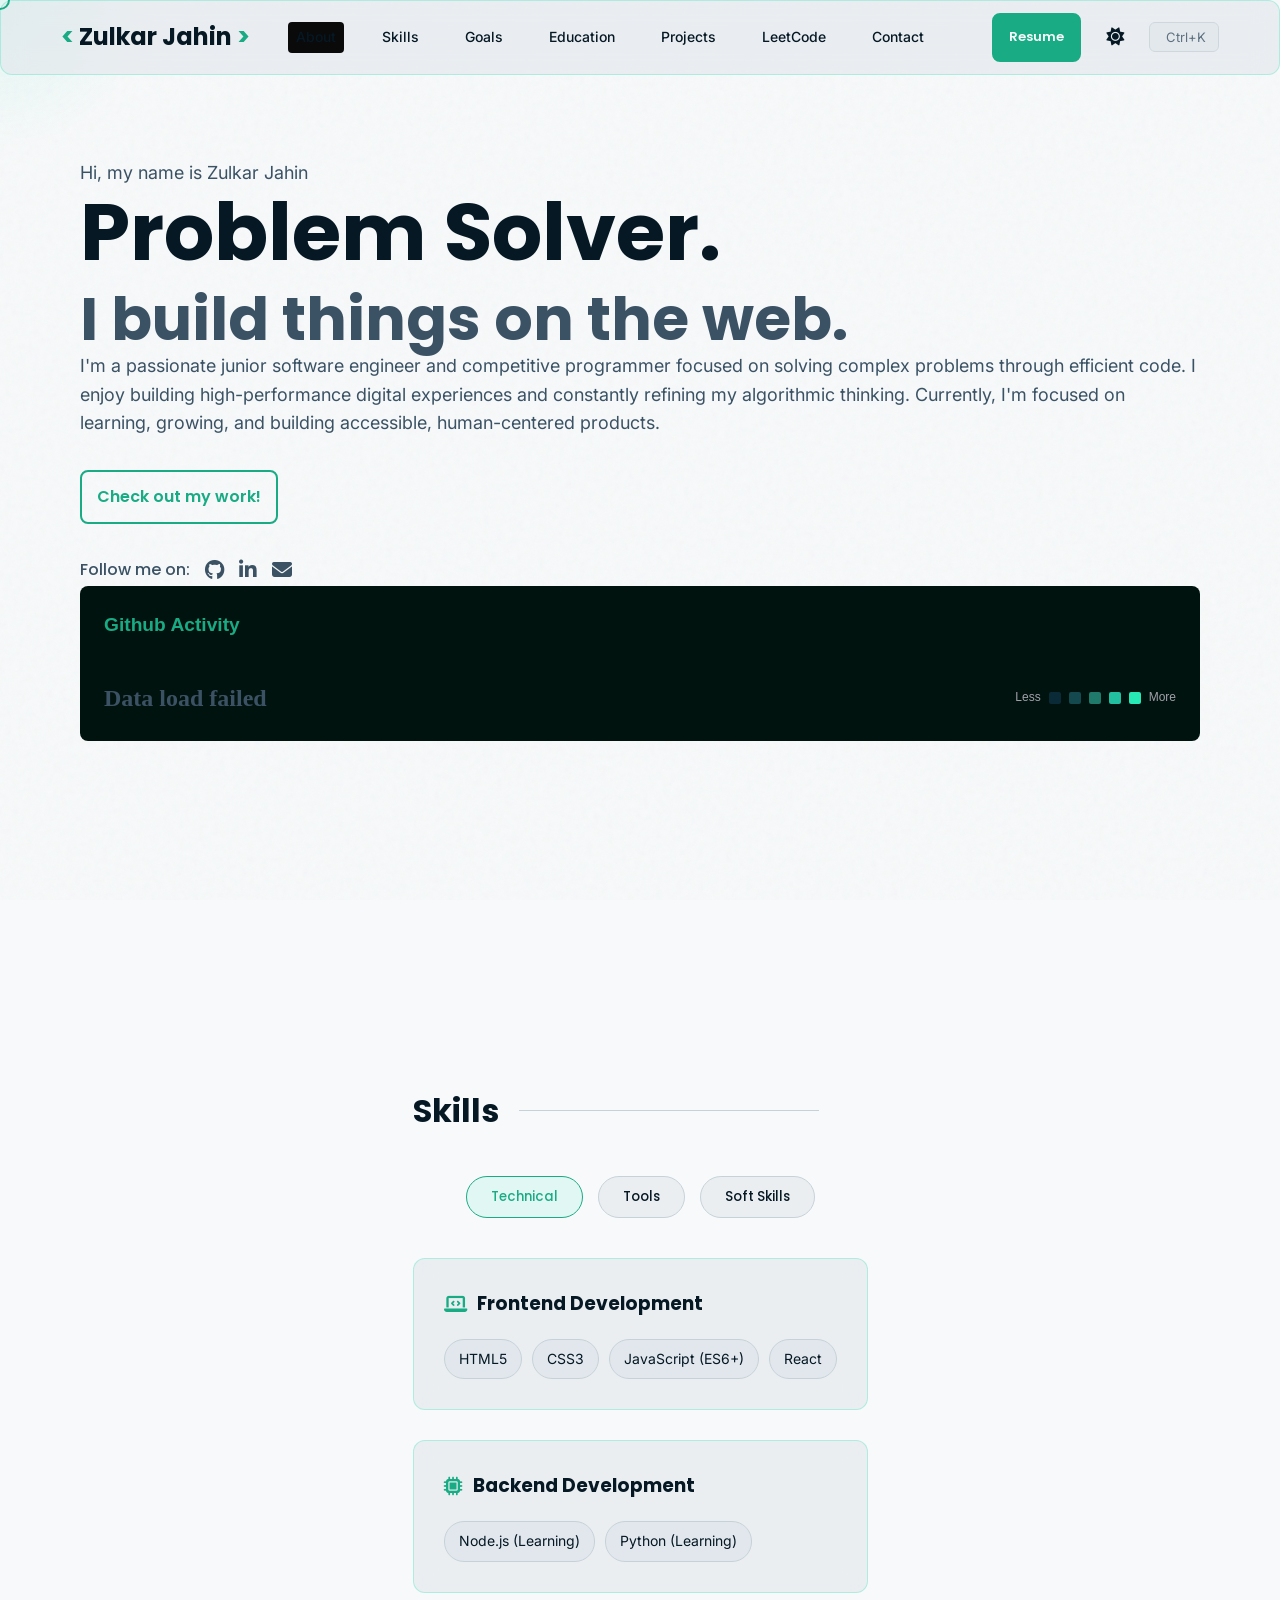
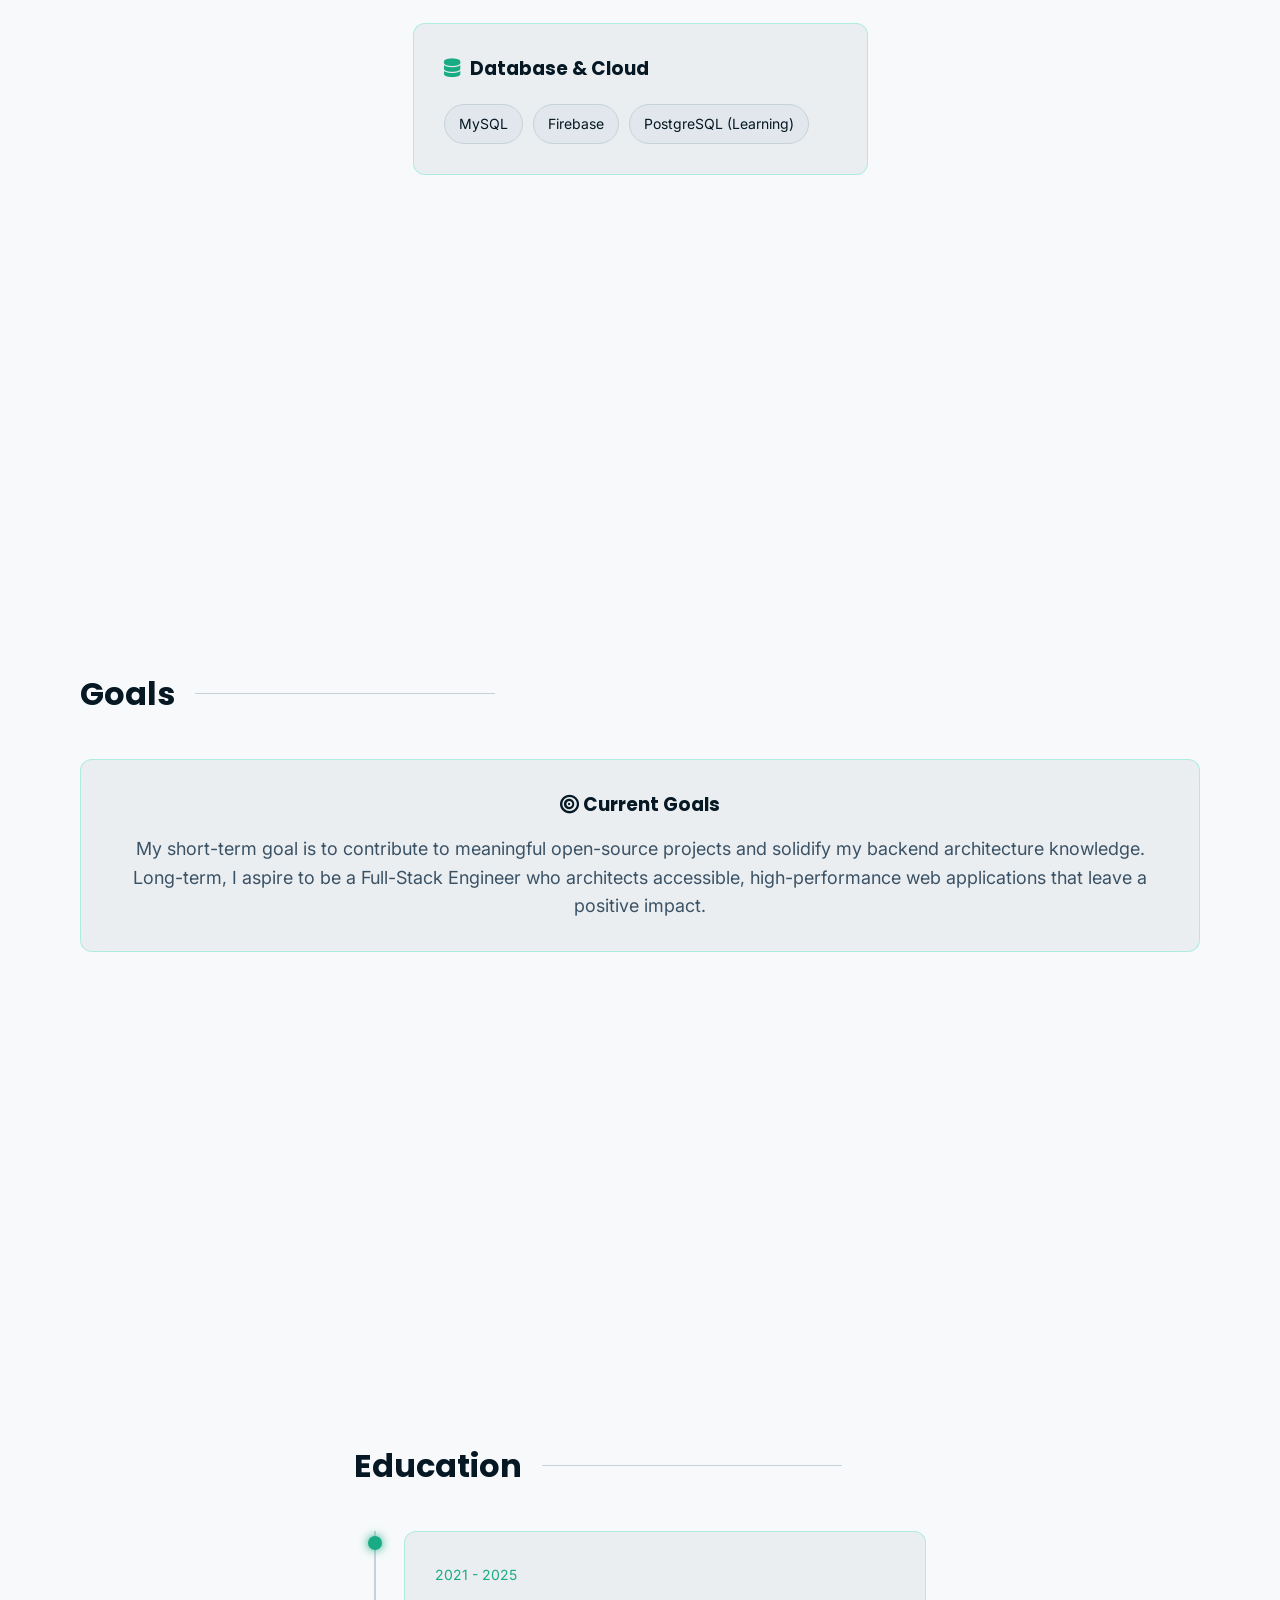
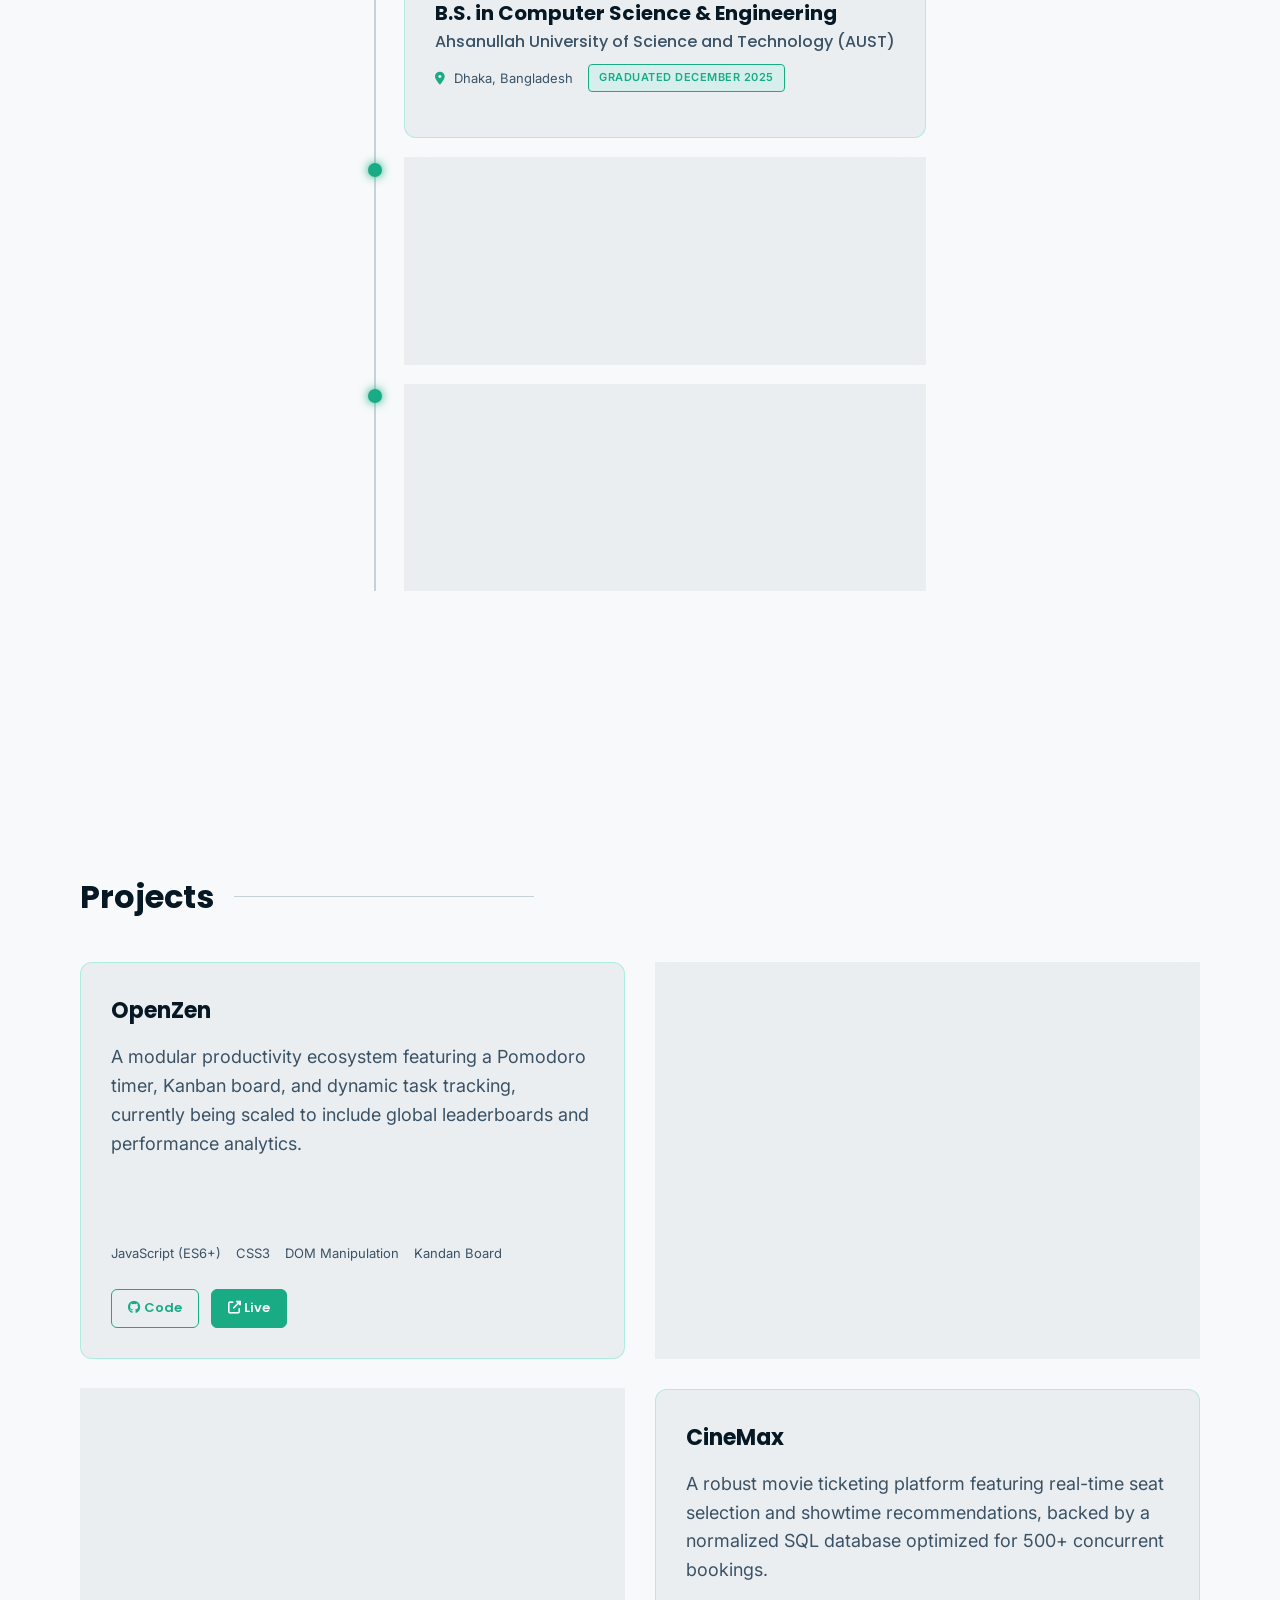
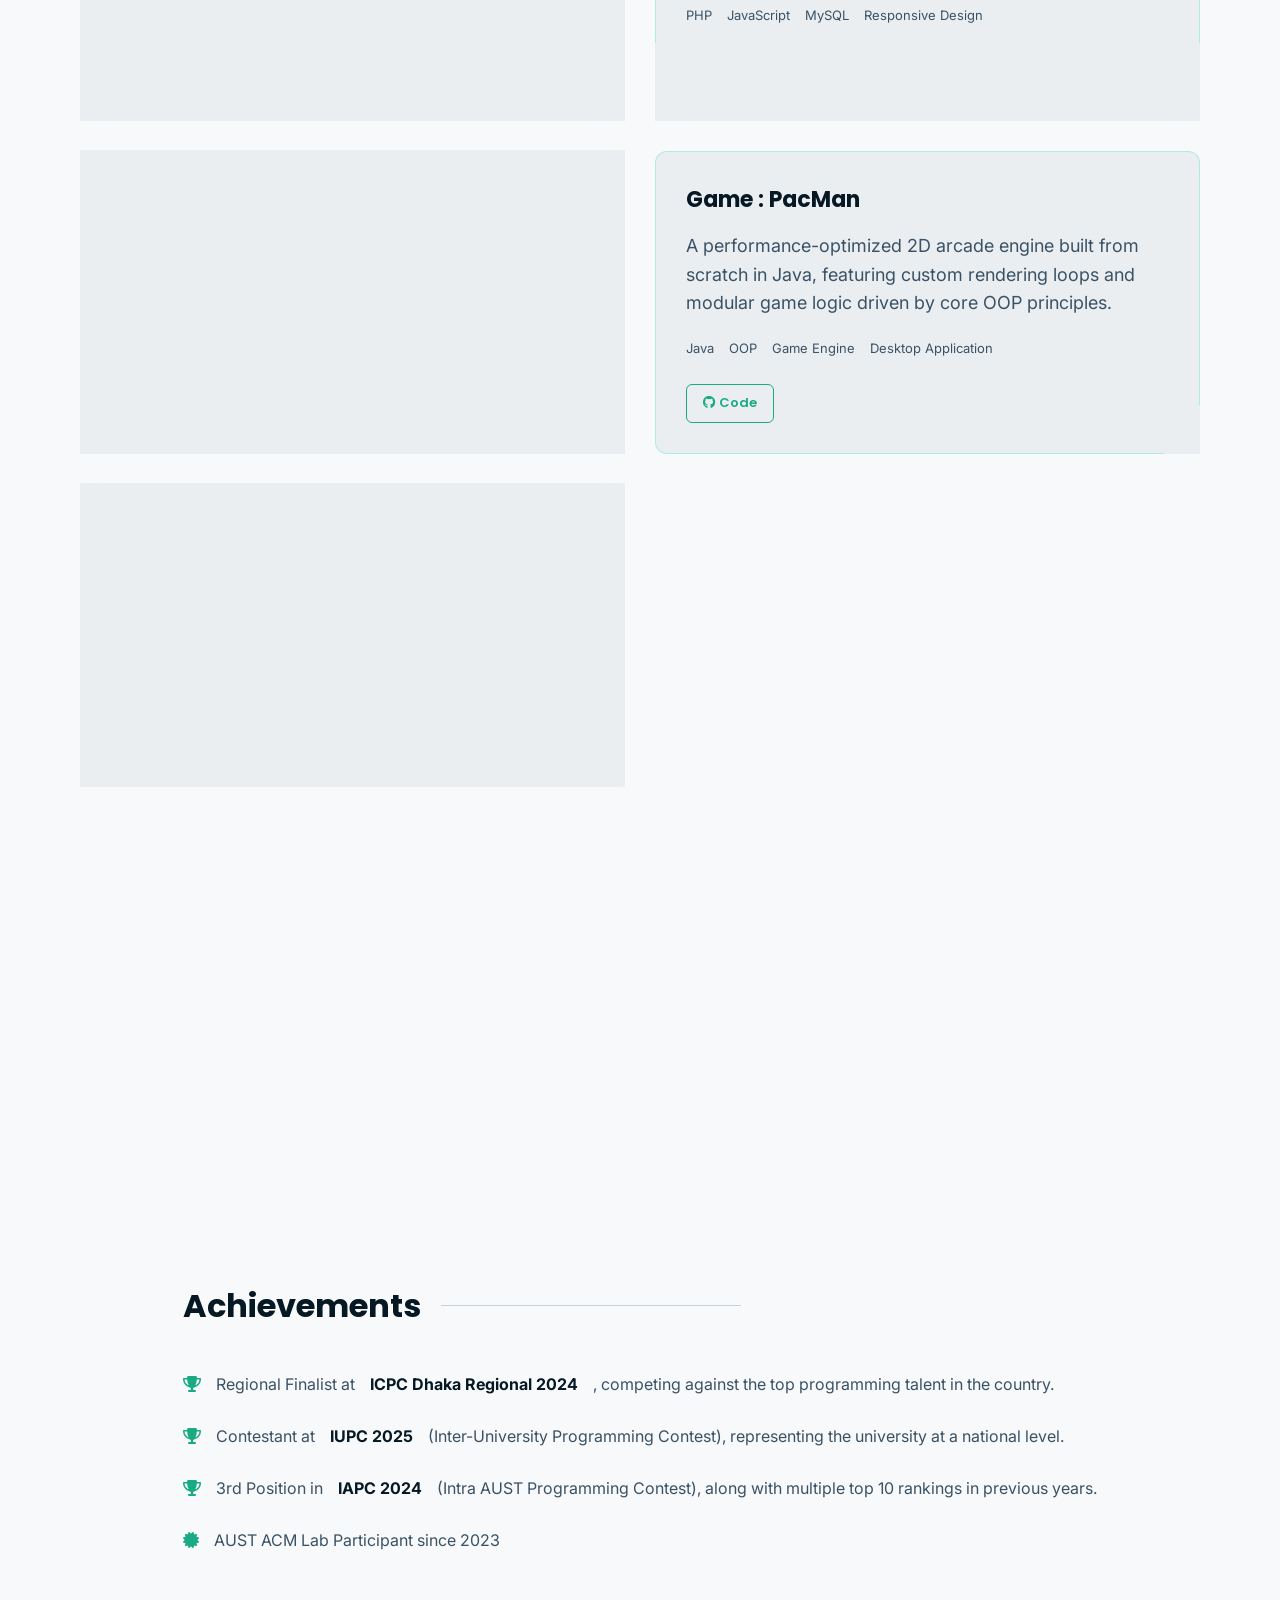
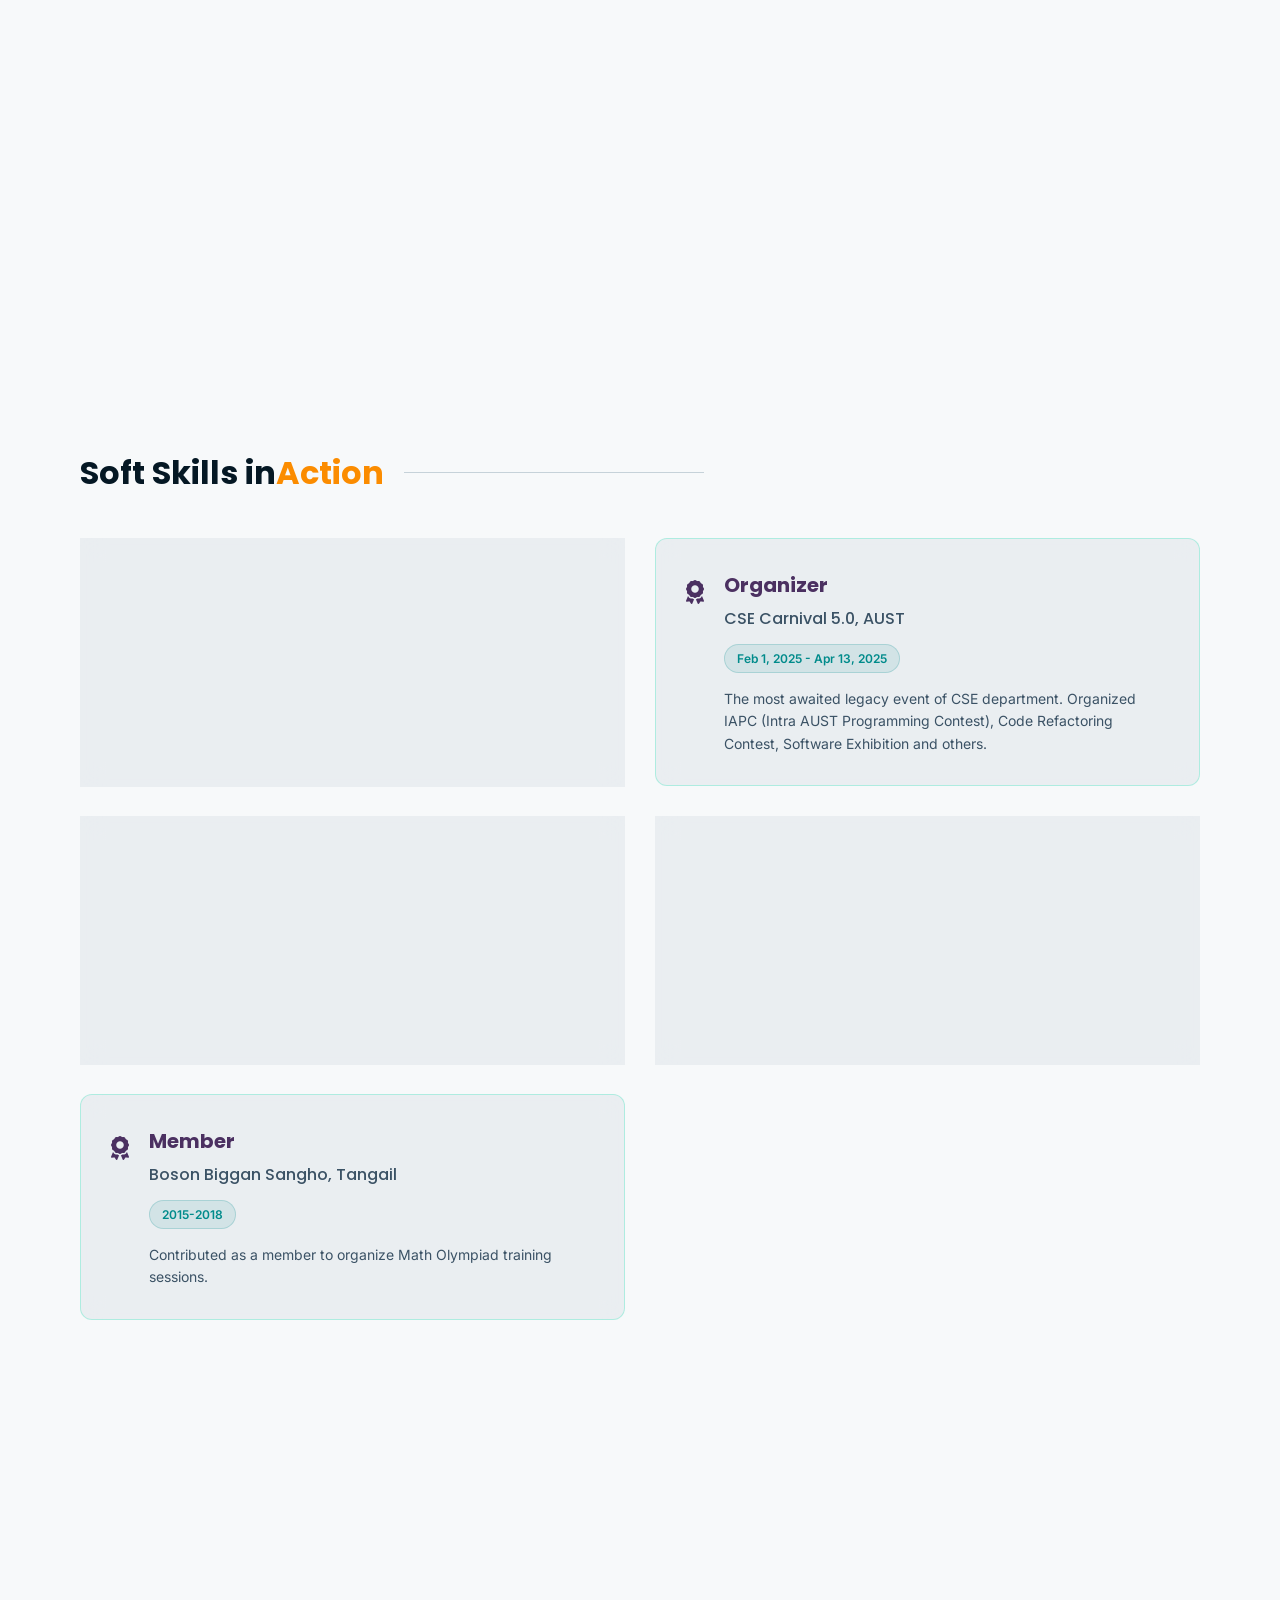
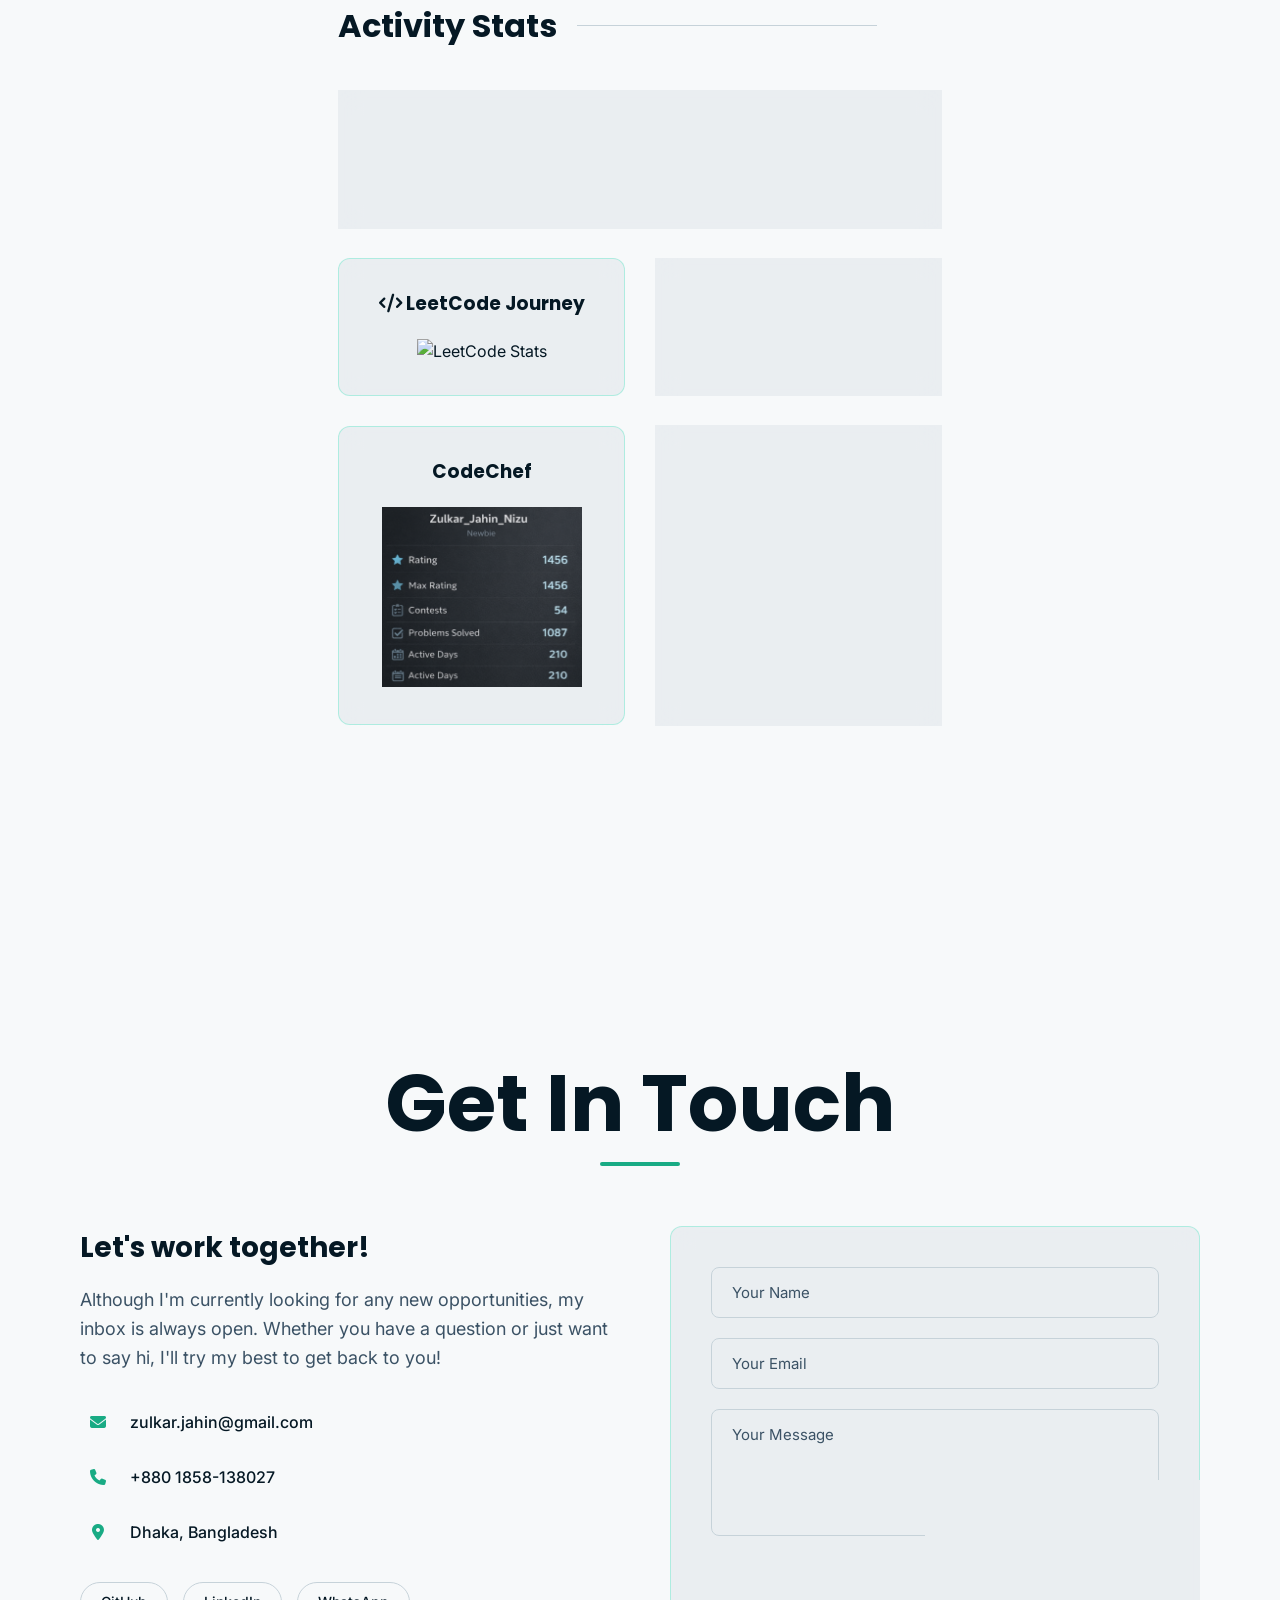
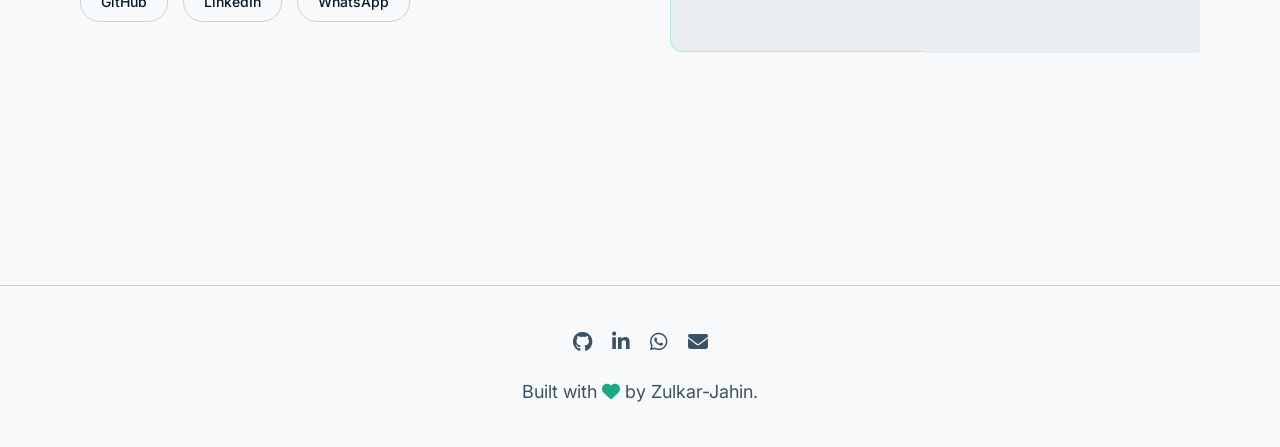
==== commit 20fd5296: "added new project details." ====
--- a/index.html
+++ b/index.html
@@ -313,6 +313,28 @@
                     </div>
                     <!-- Project Card 2 -->
                     <div class="project-card glass-card">
+                        <h3 class="project-title">Niyyah</h3>
+                        <div class="project-description">
+                            <p>A spiritual productivity app that helps Muslims maintain consistent dhikr practice through real-time counting, daily goals, and streak tracking. Features a global leaderboard for community engagement and an analytics dashboard with progress visualization. 
+                            </p>
+                        </div>
+                        <ul class="project-tech-list">
+                            <li>React</li>
+                            <li>Vite</li>
+                            <li>Tailwind CSS</li>
+                            <li>Firebase (Authentication & Database)</li>
+                            <li>React Router</li>
+                            <li>Chart.js</li>
+                        </ul>
+                        <div class="project-actions">
+                            <!-- Git Repo Link -->
+                            <a href="https://github.com/Zulkar-Jahin/Niyyah" target="_blank" rel="noopener noreferrer"
+                                class="btn btn-primary btn-sm"><i class="fa-brands fa-github"></i> Code</a>
+                            <!-- Live Preview Link -->
+                        </div>
+                    </div>
+                    <!-- Project Card 3 -->
+                    <div class="project-card glass-card">
                         <h3 class="project-title">Expense Pro</h3>
                         <div class="project-description">
                             <p>A full-stack web application with transaction management, featuring sorting, filtering,
@@ -330,7 +352,8 @@
                                     class="fa-brands fa-github"></i> Code</a>
                         </div>
                     </div>
-                    <!-- Project Card 3 -->
+
+                    <!-- Project Card 4 -->
                     <div class="project-card glass-card">
                         <h3 class="project-title">CineMax</h3>
                         <div class="project-description">
@@ -350,7 +373,7 @@
                                 class="btn btn-primary btn-sm"><i class="fa-brands fa-github"></i> Code</a>
                         </div>
                     </div>
-                    <!-- Project Card 4 -->
+                    <!-- Project Card 5 -->
                     <div class="project-card glass-card">
                         <h3 class="project-title">Bargain Box</h3>
                         <div class="project-description">
@@ -367,7 +390,7 @@
                             <!-- Git Repo Link -->
                         </div>
                     </div>
-                    <!-- Project Card 5 -->
+                    <!-- Project Card 6 -->
                     <div class="project-card glass-card">
                         <h3 class="project-title">Game : PacMan</h3>
                         <div class="project-description">
@@ -388,7 +411,7 @@
                             <!-- Live Preview Link -->
                         </div>
                     </div>
-                    <!-- Project Card 6 -->
+                    <!-- Project Card 7 -->
                     <div class="project-card glass-card">
                         <h3 class="project-title">QuoteBot</h3>
                         <div class="project-description">
@@ -412,6 +435,8 @@
                                 Live</a>
                         </div>
                     </div>
+
+                    
 
                 </div>
             </div>
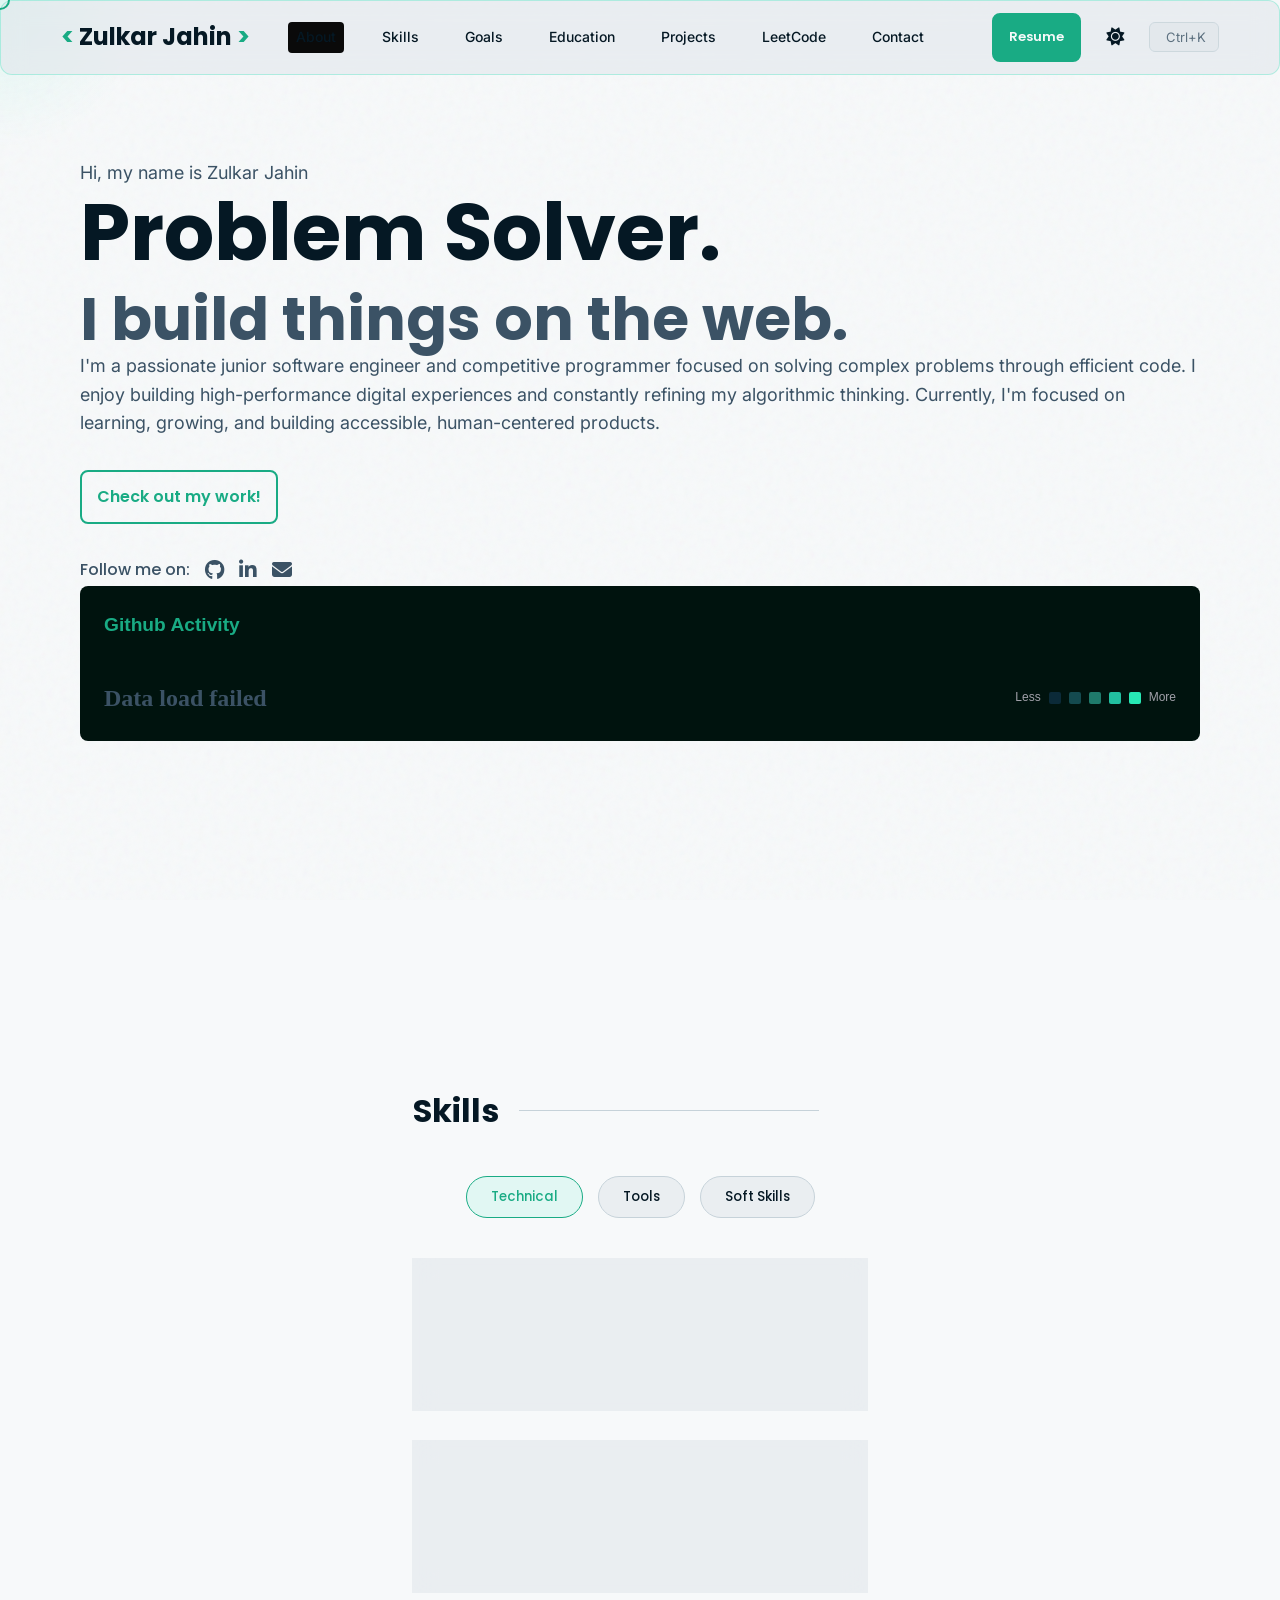
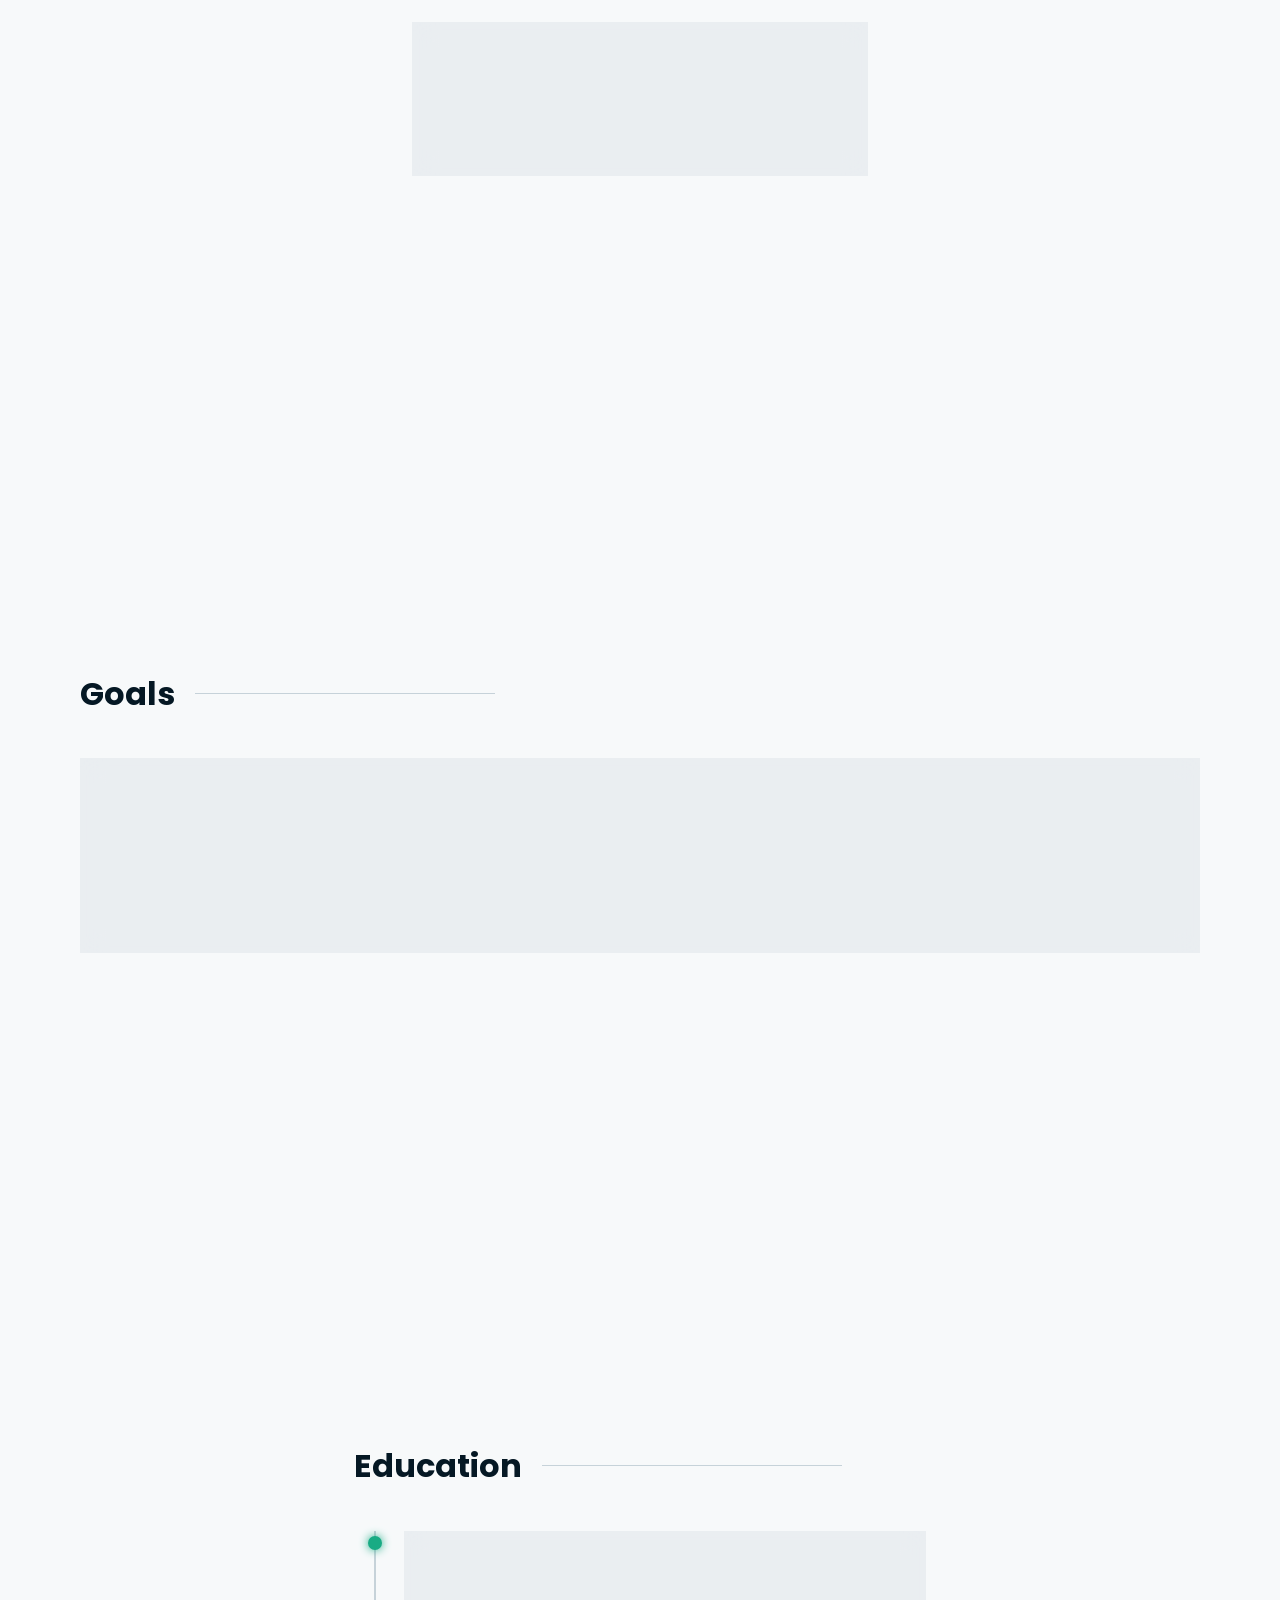
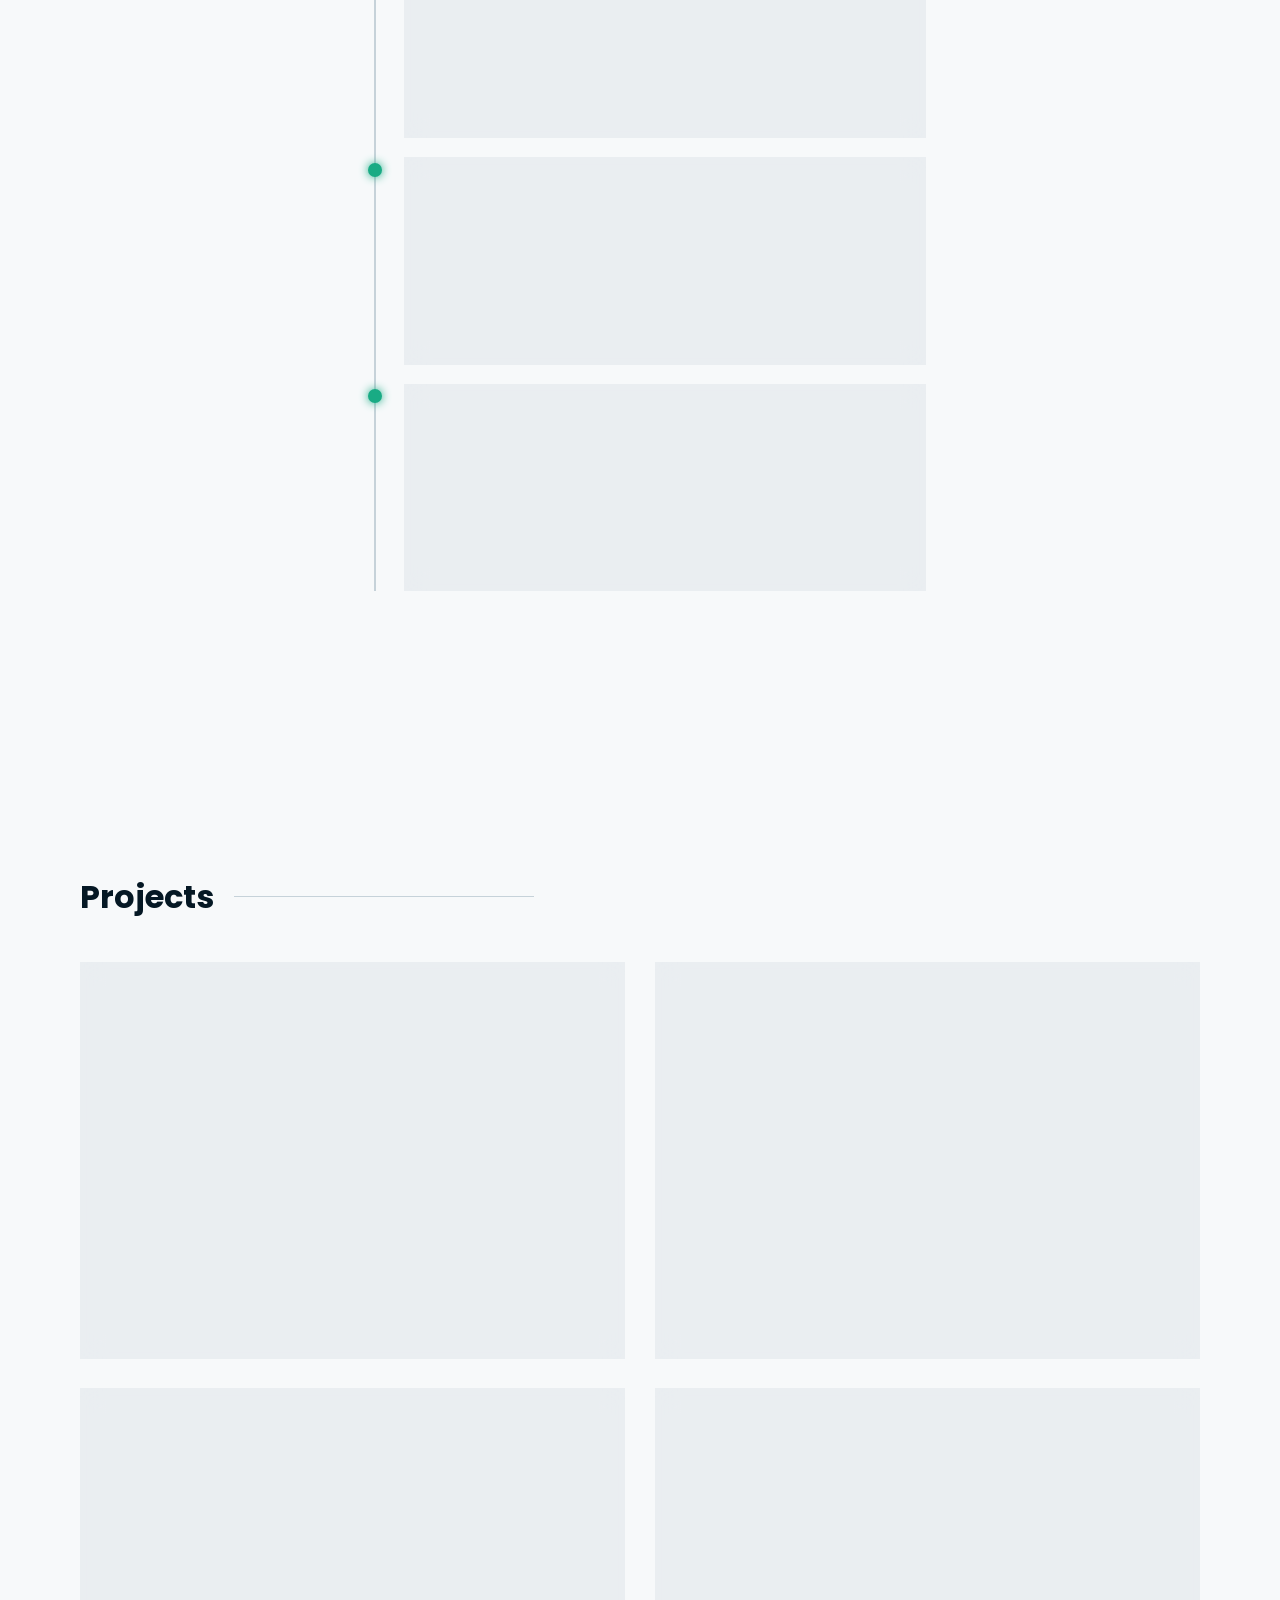
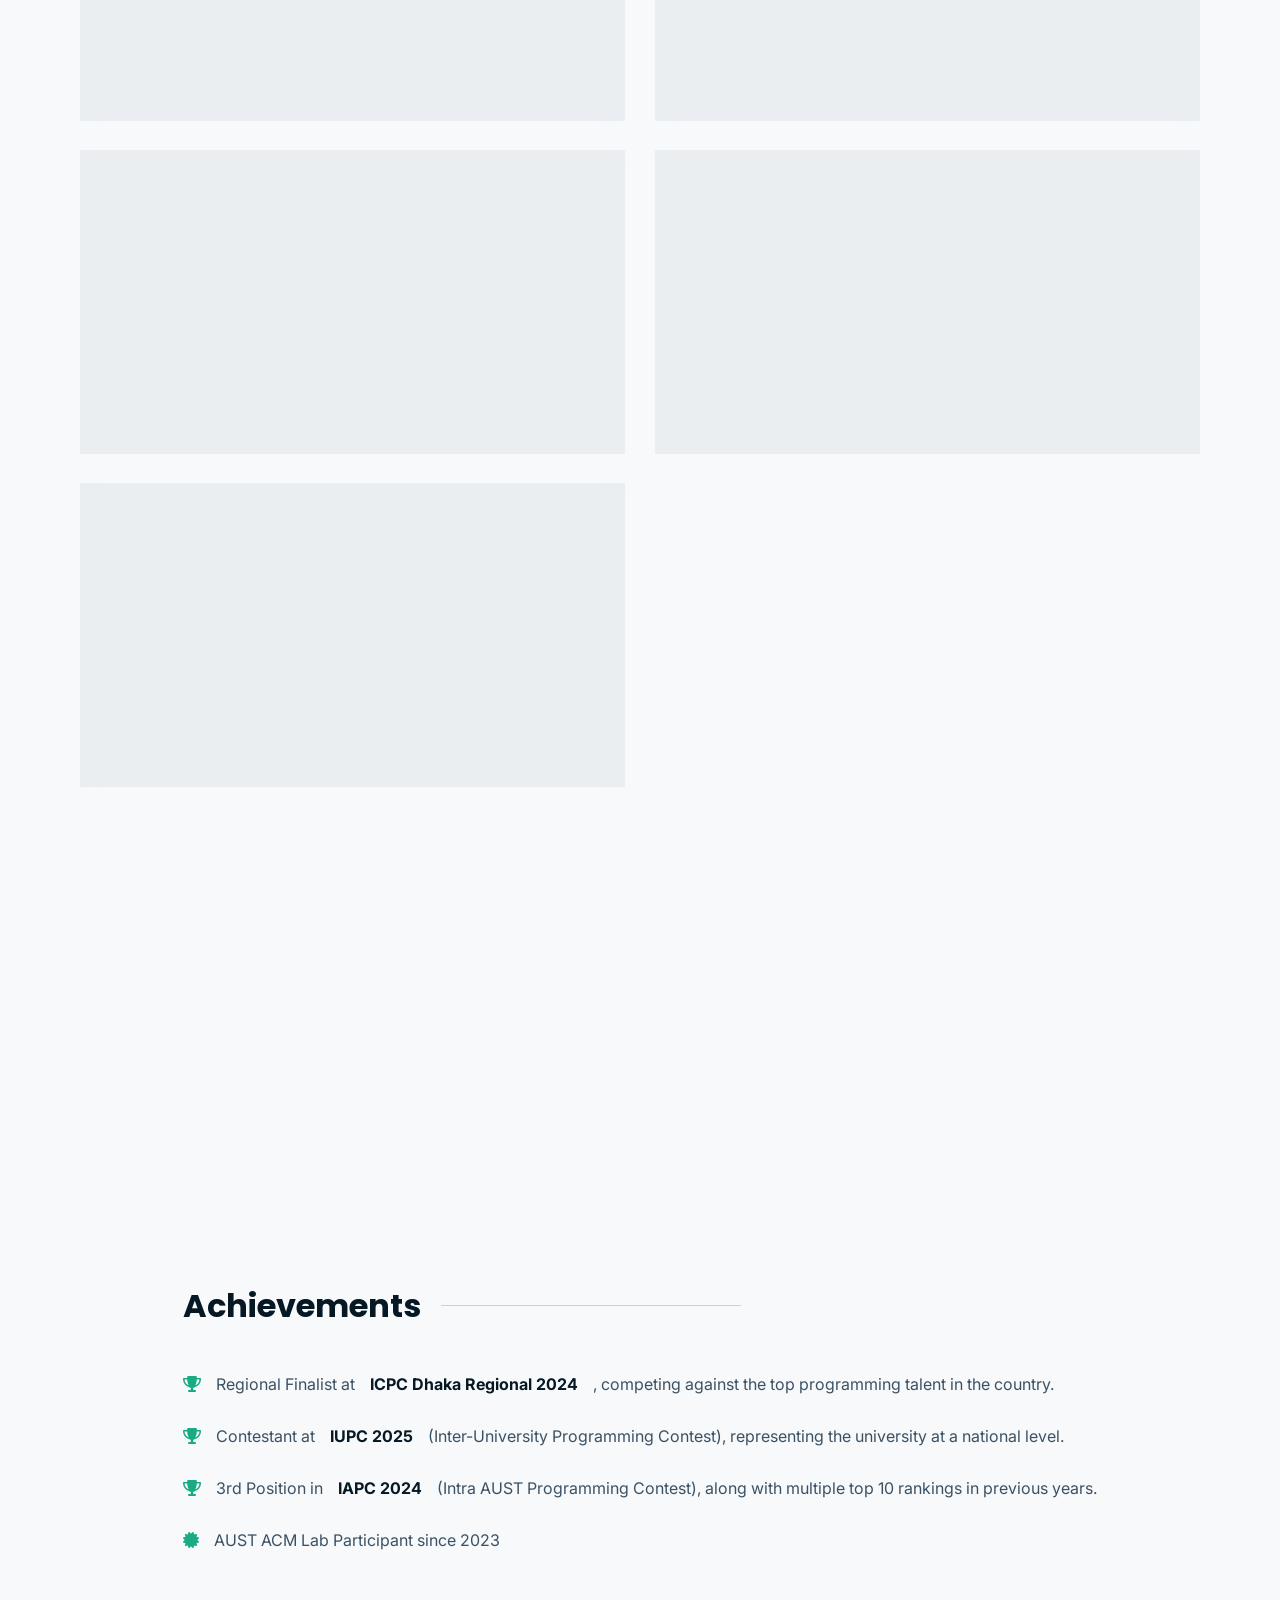
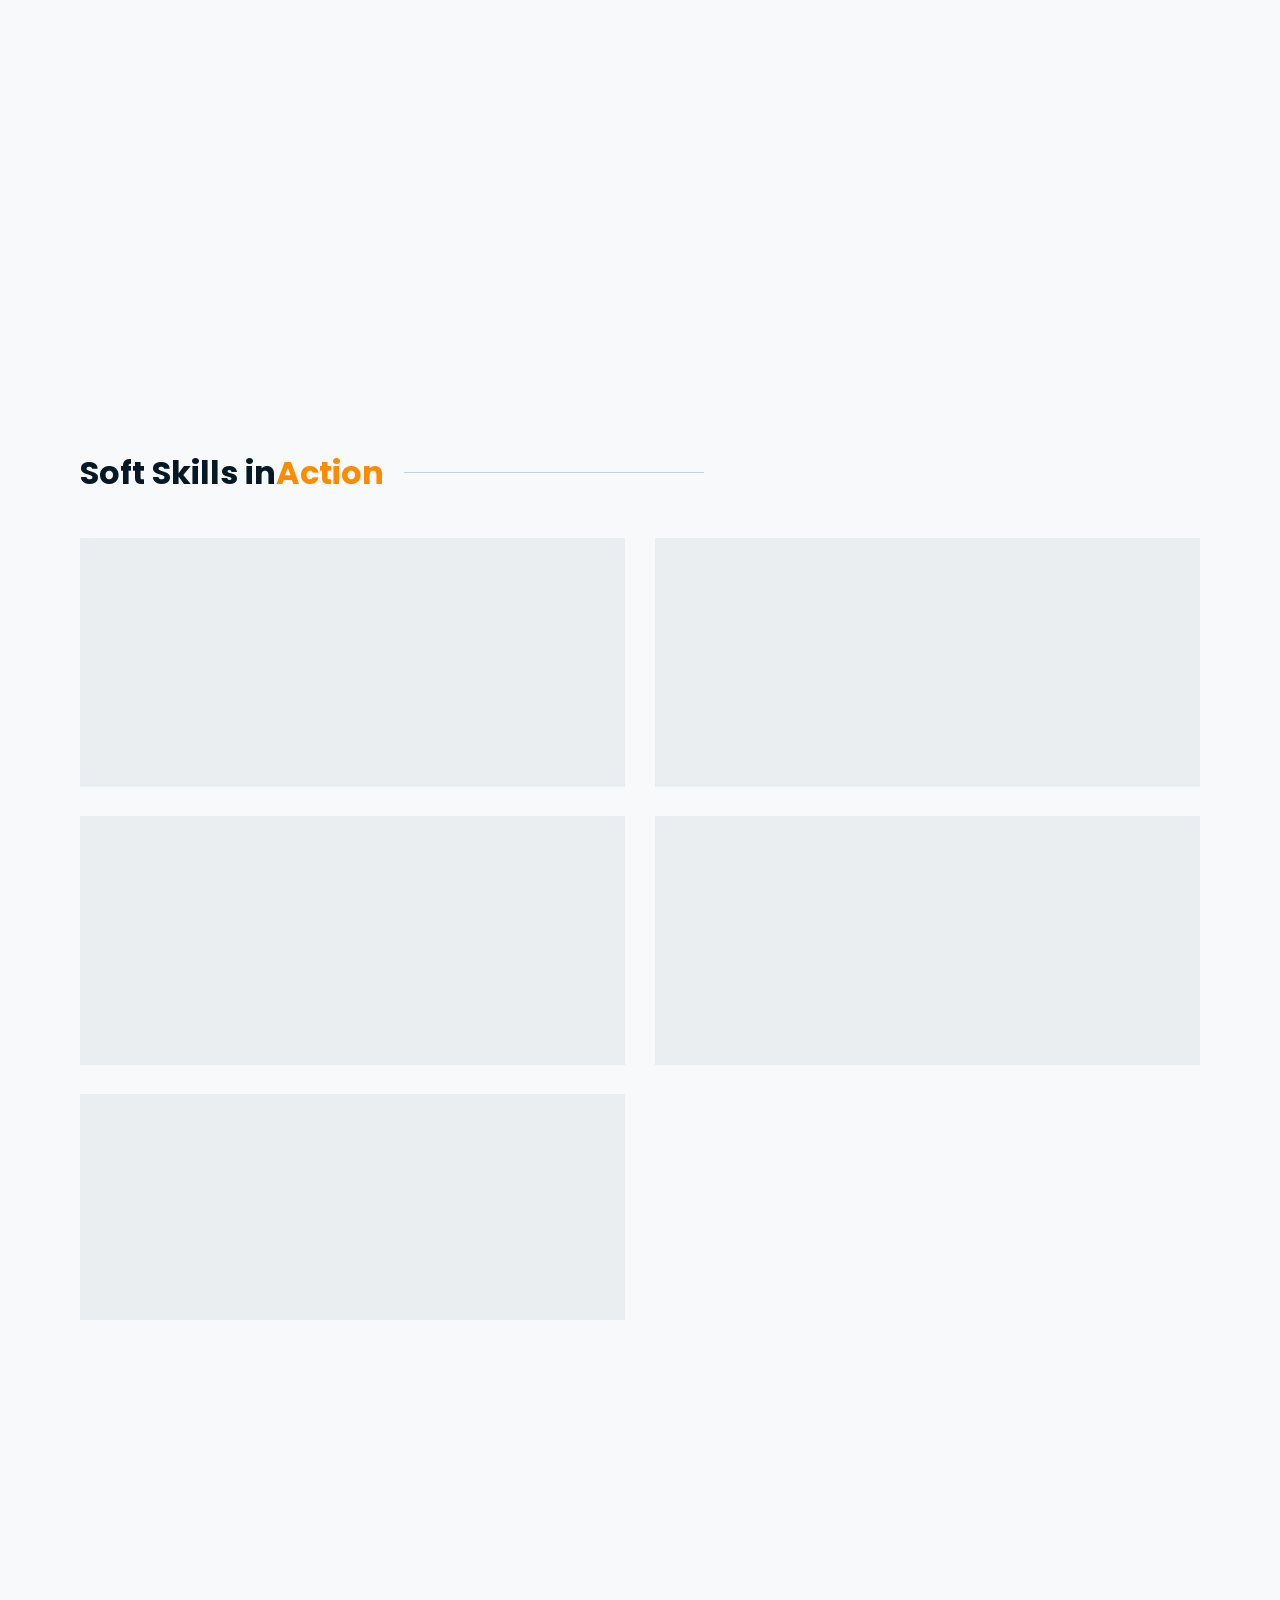
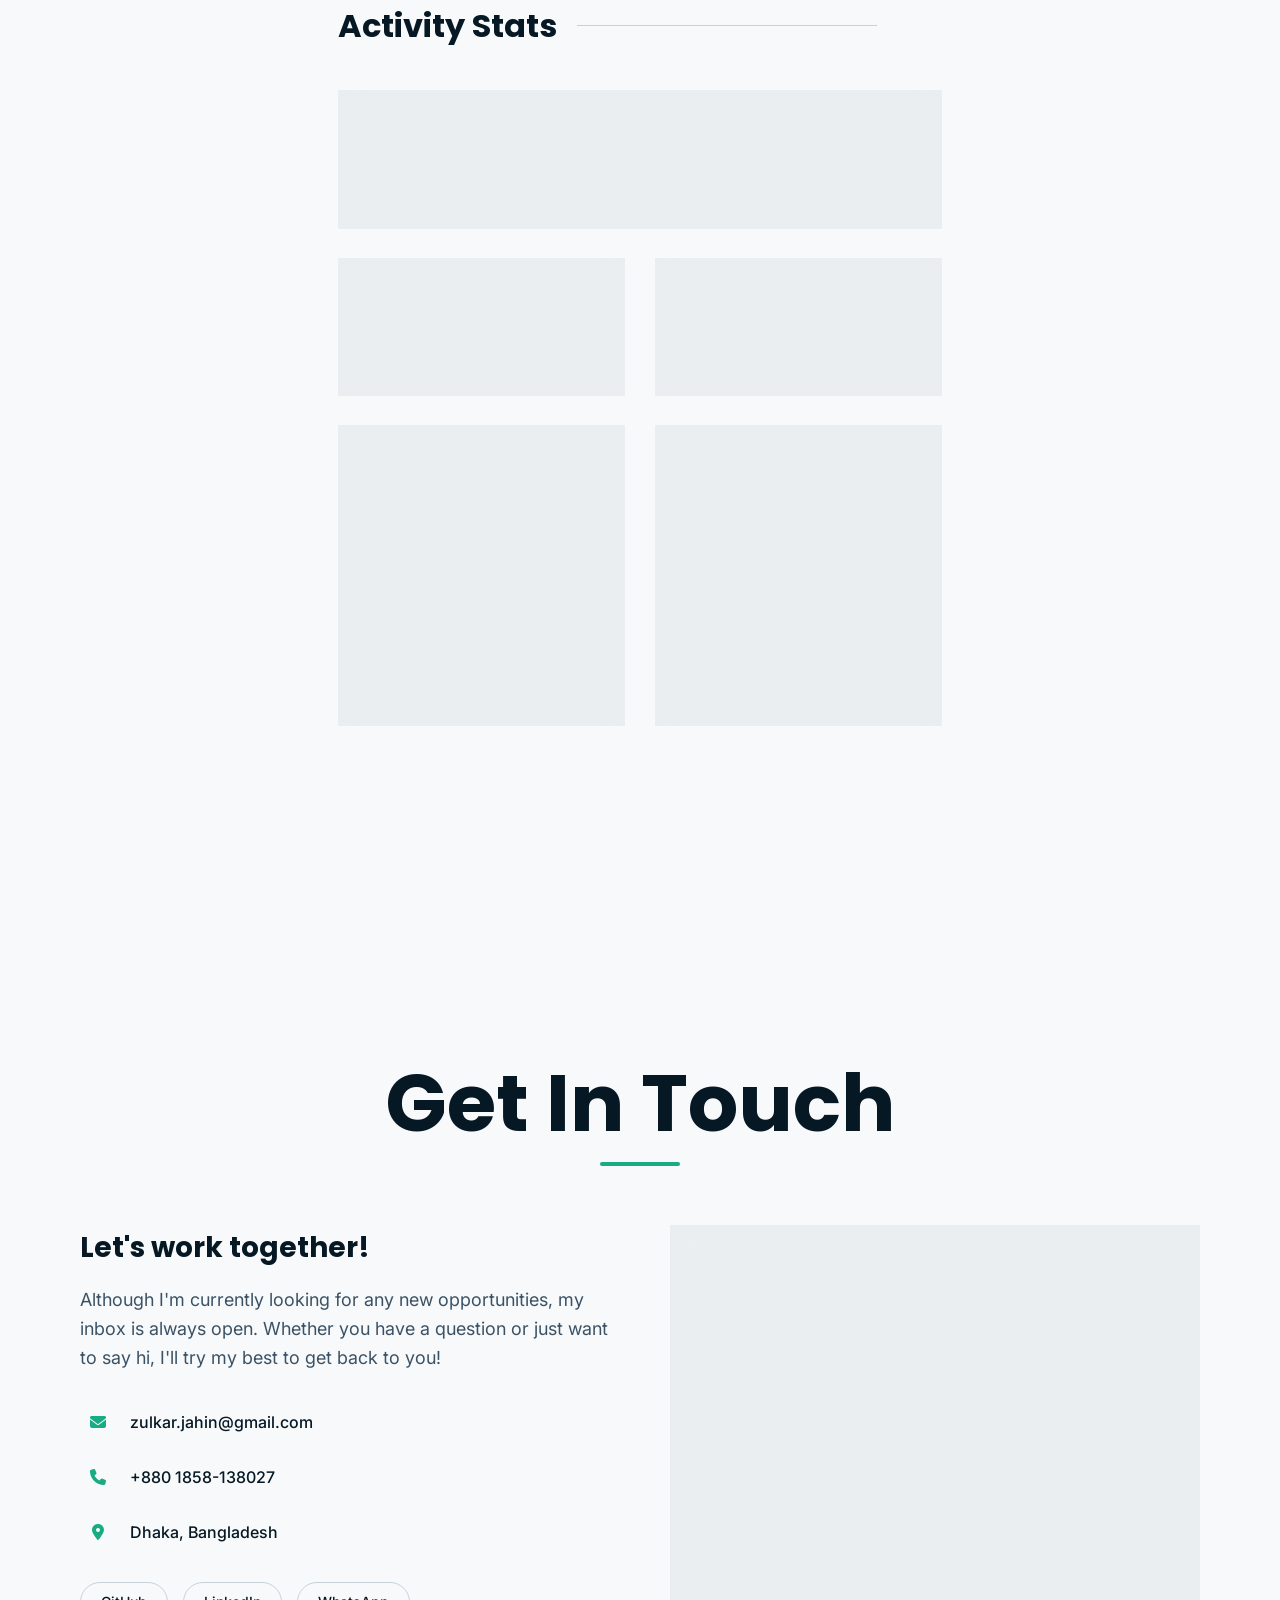
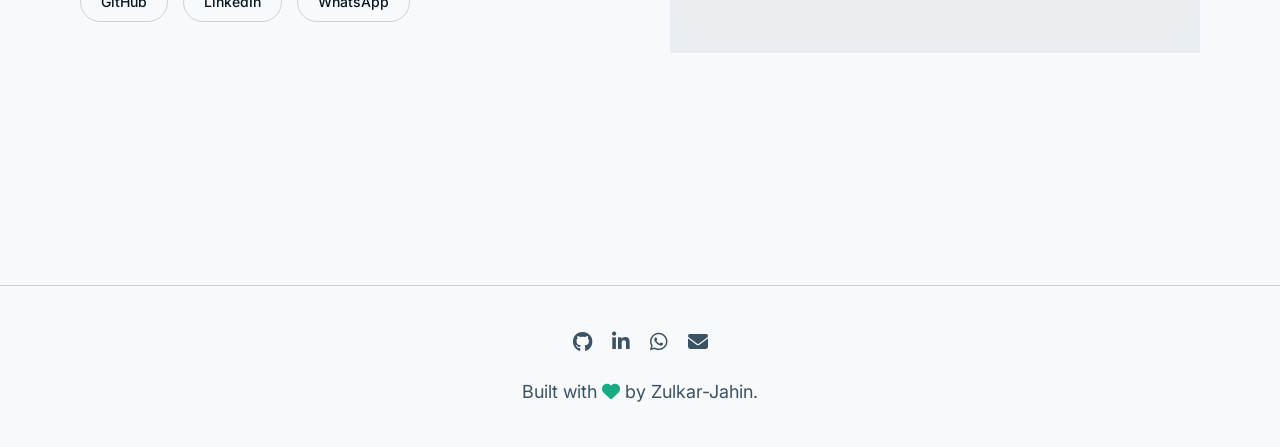
==== commit 76e4f528: "updated" ====
--- a/index.html
+++ b/index.html
@@ -48,7 +48,7 @@
                     <a href="#contact">Contact</a>
                 </div>
                 <div class="nav-actions">
-                    <a href="https://drive.google.com/file/d/1MyI3eonzUpgm8Sd77ahaLl_gGq3rF_5J/view?usp=sharing"
+                    <a href="https://drive.google.com/file/d/1lWnYI6NPKKguAnIFgP_larMGqnboyWU_/view?usp=sharing"
                         target="_blank" rel="noopener noreferrer" id="resumeBtn"
                         class="btn btn-secondary nav-btn">Resume</a>
                     <button id="themeToggle" aria-label="Toggle Theme">
